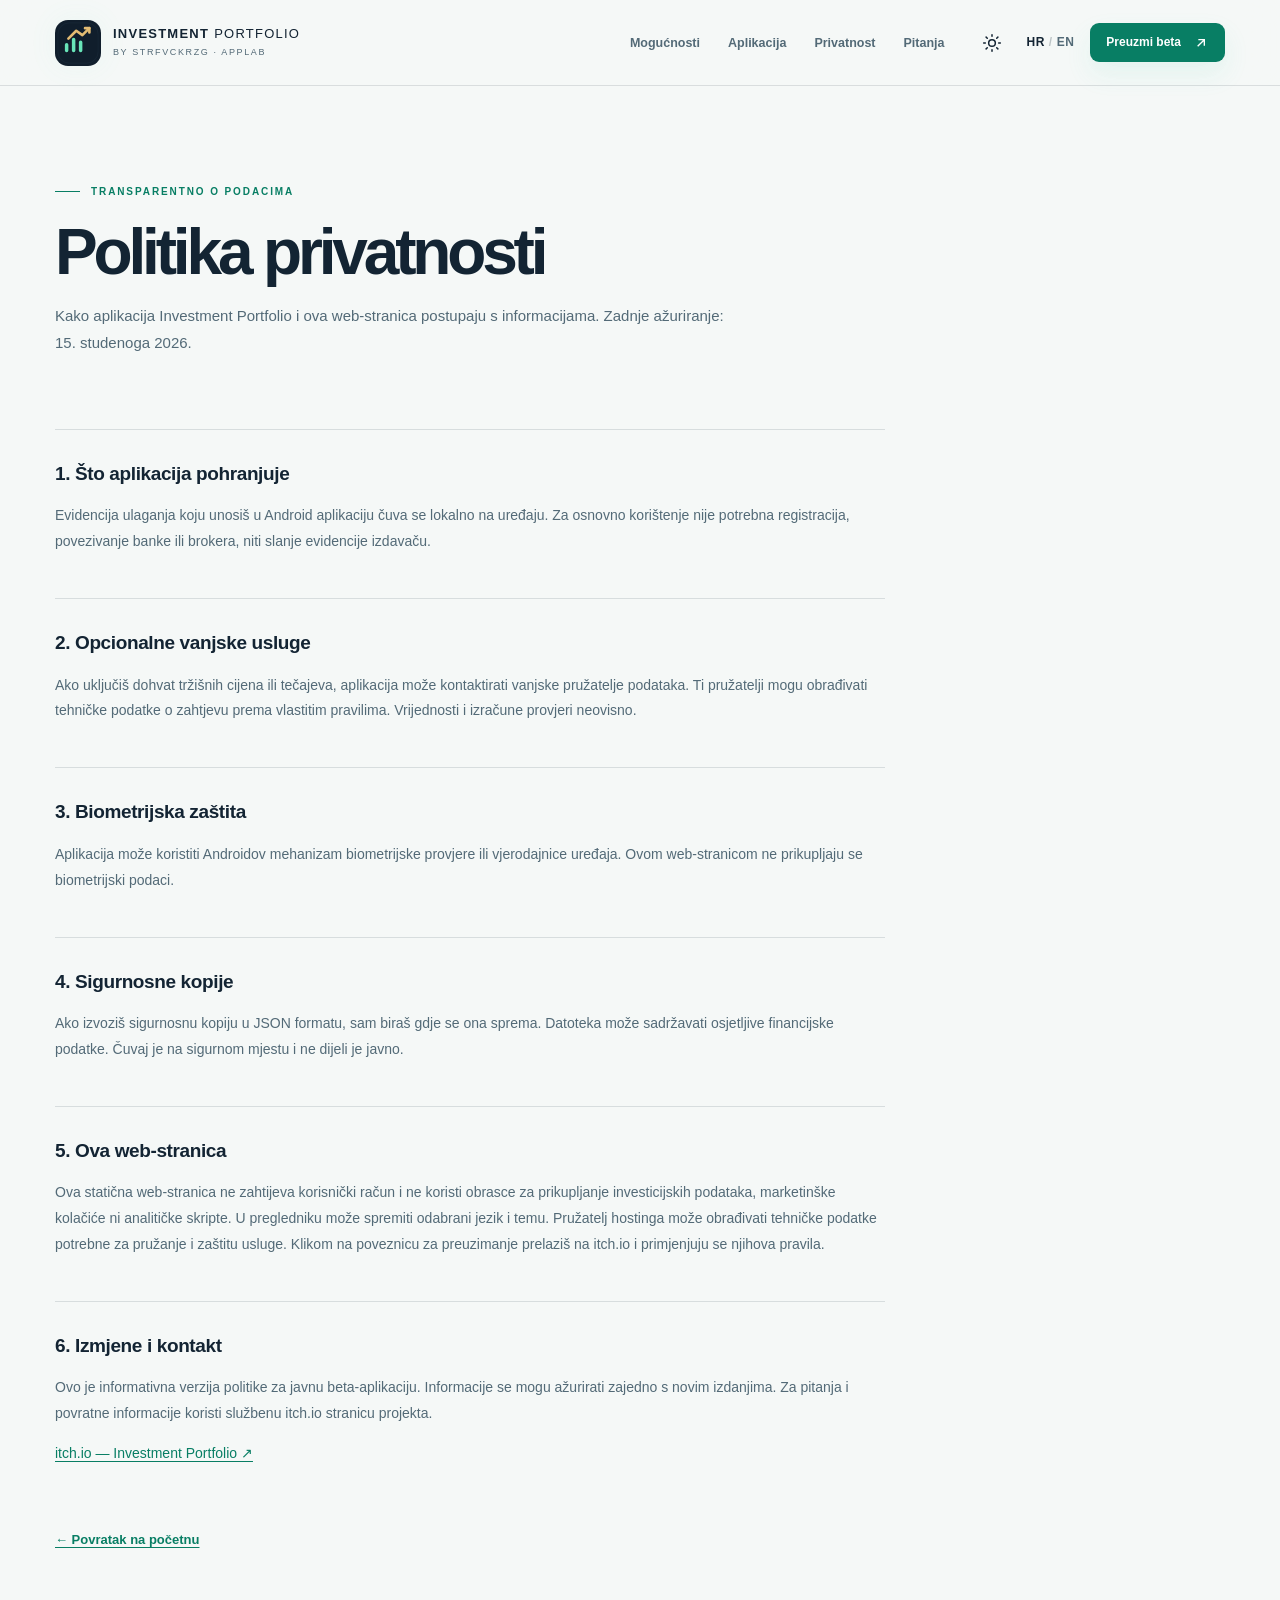
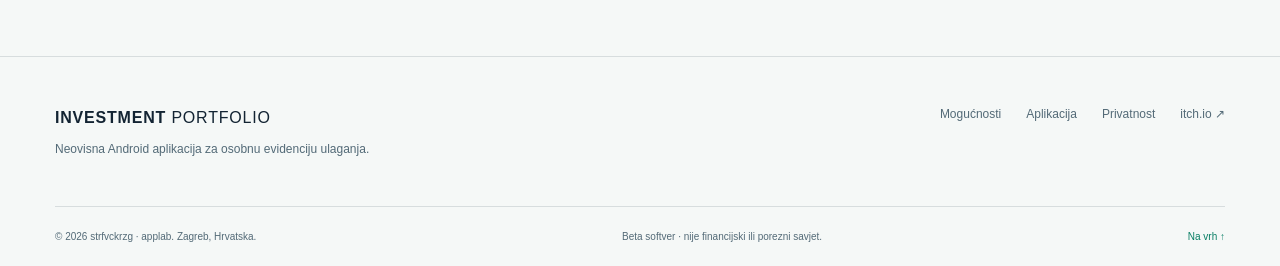
==== privacy.html @ 0c872c30 "Publish Investment Portfolio website with original app screenshots" ====
<!doctype html>
<html lang="hr">
<head>
<meta charset="utf-8"><meta name="viewport" content="width=device-width, initial-scale=1"><meta name="theme-color" content="#07111d"><meta name="color-scheme" content="dark light">
<meta name="description" content="Politika privatnosti Android aplikacije Investment Portfolio i njezine službene web-stranice.">
<title>Politika privatnosti — Investment Portfolio</title>
<link rel="icon" type="image/svg+xml" href="assets/favicon.svg"><link rel="stylesheet" href="styles.css"><script src="main.js" defer></script>
</head>
<body>
<a class="skip-link" href="#main" data-i18n="skip">Preskoči na sadržaj</a>
<header class="site-header"><div class="container header-inner">
<a class="brand" href="index.html" aria-label="Investment Portfolio — početna"><span class="brand-mark" aria-hidden="true"><svg viewBox="0 0 48 48" fill="none"><rect x="1" y="1" width="46" height="46" rx="13" stroke="currentColor" stroke-opacity=".25"/><path d="M11 32.5V26M19 32.5V20M27 32.5V23" stroke="#68e5b9" stroke-width="4" stroke-linecap="round"/><path d="m13 19 9-9 7 5 8-8" stroke="#e3bc73" stroke-width="3" stroke-linecap="round" stroke-linejoin="round"/><path d="M32 7h5v5" stroke="#e3bc73" stroke-width="3" stroke-linecap="round" stroke-linejoin="round"/></svg></span><span class="brand-text"><strong>INVESTMENT<span>PORTFOLIO</span></strong><small>by strfvckrzg · applab</small></span></a>
<nav class="nav-links" aria-label="Glavna navigacija"><a href="index.html#features" data-i18n="navFeatures">Mogućnosti</a><a href="index.html#screenshots" data-i18n="navScreens">Aplikacija</a><a href="index.html#privacy" data-i18n="navPrivacy">Privatnost</a><a href="index.html#faq" data-i18n="navFaq">Pitanja</a></nav>
<div class="header-actions"><button class="icon-button" id="themeToggle" type="button" aria-label="Promijeni temu"><svg class="theme-icon" viewBox="0 0 24 24" fill="none" stroke="currentColor" stroke-width="1.8" stroke-linecap="round"><path d="M20.2 15.5A8 8 0 0 1 8.5 3.8a8.2 8.2 0 1 0 11.7 11.7Z"/></svg></button><button class="lang-button" id="langToggle" type="button" aria-label="Change language to English"><span class="lang-current">HR</span><span class="lang-divider">/</span><span class="lang-other">EN</span></button><a class="button small primary header-download" href="https://strfvckrzg-applab.itch.io/investment-portfolio-public-beta-10" target="_blank" rel="noopener noreferrer"><span data-i18n="navDownload">Preuzmi beta</span><svg class="button-icon" viewBox="0 0 24 24" fill="none" stroke="currentColor" stroke-width="2"><path d="M7 17 17 7M8 7h9v9"/></svg></a><button class="menu-button" id="menuToggle" type="button" aria-controls="mobileMenu" aria-expanded="false" aria-label="Otvori izbornik"><span></span><span></span><span></span></button></div></div>
<nav class="mobile-menu" id="mobileMenu" aria-label="Mobilna navigacija" hidden><a href="index.html#features" data-i18n="navFeatures">Mogućnosti</a><a href="index.html#screenshots" data-i18n="navScreens">Aplikacija</a><a href="index.html#privacy" data-i18n="navPrivacy">Privatnost</a><a href="index.html#faq" data-i18n="navFaq">Pitanja</a><a href="https://strfvckrzg-applab.itch.io/investment-portfolio-public-beta-10" target="_blank" rel="noopener noreferrer" data-i18n="navDownload">Preuzmi beta</a></nav>
</header>
<main id="main"><section class="legal-hero"><div class="container"><span class="section-kicker"><span class="kicker-line"></span><span data-i18n="legalKicker">TRANSPARENTNO O PODACIMA</span></span><h1 data-i18n="legalTitle">Politika privatnosti</h1><p data-i18n="legalIntro">Kako aplikacija Investment Portfolio i ova web-stranica postupaju s informacijama. Zadnje ažuriranje: 15. studenoga 2026.</p></div></section>
<section class="legal-body"><div class="container"><div class="legal-content"><section><h2 data-i18n="legal1Title">1. Što aplikacija pohranjuje</h2><p data-i18n="legal1">Evidencija ulaganja koju unosiš u Android aplikaciju čuva se lokalno na uređaju. Za osnovno korištenje nije potrebna registracija, povezivanje banke ili brokera, niti slanje evidencije izdavaču.</p></section><section><h2 data-i18n="legal2Title">2. Opcionalne vanjske usluge</h2><p data-i18n="legal2">Ako uključiš dohvat tržišnih cijena ili tečajeva, aplikacija može kontaktirati vanjske pružatelje podataka. Ti pružatelji mogu obrađivati tehničke podatke o zahtjevu prema vlastitim pravilima. Vrijednosti i izračune provjeri neovisno.</p></section><section><h2 data-i18n="legal3Title">3. Biometrijska zaštita</h2><p data-i18n="legal3">Aplikacija može koristiti Androidov mehanizam biometrijske provjere ili vjerodajnice uređaja. Ovom web-stranicom ne prikupljaju se biometrijski podaci.</p></section><section><h2 data-i18n="legal4Title">4. Sigurnosne kopije</h2><p data-i18n="legal4">Ako izvoziš sigurnosnu kopiju u JSON formatu, sam biraš gdje se ona sprema. Datoteka može sadržavati osjetljive financijske podatke. Čuvaj je na sigurnom mjestu i ne dijeli je javno.</p></section><section><h2 data-i18n="legal5Title">5. Ova web-stranica</h2><p data-i18n="legal5">Ova statična web-stranica ne zahtijeva korisnički račun i ne koristi obrasce za prikupljanje investicijskih podataka, marketinške kolačiće ni analitičke skripte. U pregledniku može spremiti odabrani jezik i temu. Pružatelj hostinga može obrađivati tehničke podatke potrebne za pružanje i zaštitu usluge. Klikom na poveznicu za preuzimanje prelaziš na itch.io i primjenjuju se njihova pravila.</p></section><section><h2 data-i18n="legal6Title">6. Izmjene i kontakt</h2><p data-i18n="legal6">Ovo je informativna verzija politike za javnu beta-aplikaciju. Informacije se mogu ažurirati zajedno s novim izdanjima. Za pitanja i povratne informacije koristi službenu itch.io stranicu projekta.</p><p><a href="https://strfvckrzg-applab.itch.io/investment-portfolio-public-beta-10" target="_blank" rel="noopener noreferrer">itch.io — Investment Portfolio ↗</a></p></section><a class="legal-back" href="index.html" data-i18n="legalBack">← Povratak na početnu</a></div></div></section></main>
<footer class="footer"><div class="container footer-top"><div><a class="footer-brand" href="index.html">INVESTMENT <span>PORTFOLIO</span></a><p data-i18n="footerTagline">Neovisna Android aplikacija za osobnu evidenciju ulaganja.</p></div><div class="footer-nav"><a href="index.html#features" data-i18n="navFeatures">Mogućnosti</a><a href="index.html#screenshots" data-i18n="navScreens">Aplikacija</a><a href="privacy.html" data-i18n="privacyPolicy">Privatnost</a><a href="https://strfvckrzg-applab.itch.io/investment-portfolio-public-beta-10" target="_blank" rel="noopener noreferrer">itch.io ↗</a></div></div><div class="container footer-bottom"><span>© 2026 strfvckrzg · applab. <span data-i18n="footerLocation">Zagreb, Hrvatska.</span></span><span data-i18n="footerDisclaimer">Beta softver · nije financijski ili porezni savjet.</span><a class="back-top" href="#main"><span data-i18n="backTop">Na vrh</span> ↑</a></div></footer>
</body>
</html>
---- styles.css ----
/* Investment Portfolio · handcrafted static site; no frontend dependencies */
:root{--bg:#080f1b;--bg-alt:#0b1624;--surface:#121f30;--surface-2:#1b2d42;--stroke:rgba(183,207,224,.13);--stroke-hi:rgba(183,207,224,.28);--text:#f5f8fa;--soft:#d8e4ed;--muted:#a3b4c4;--mint:#69e5bc;--mint-hover:#8ef0ce;--gold:#dfbc7a;--gold-light:#ebd5b0;--shadow:0 24px 80px rgba(0,0,0,.24);--radius:22px;--container:1170px;--font:Inter,ui-sans-serif,-apple-system,BlinkMacSystemFont,"Segoe UI",Arial,sans-serif;--editorial:Georgia,"Times New Roman",serif;scroll-behavior:smooth}
*{box-sizing:border-box}html{scroll-padding-top:96px}body{margin:0;background:var(--bg);color:var(--text);font-family:var(--font);font-size:16px;line-height:1.6;-webkit-font-smoothing:antialiased;overflow-x:hidden}body:not(.light){color-scheme:dark}body.light{color-scheme:light;--bg:#f5f8f7;--bg-alt:#eaf0ef;--surface:#fff;--surface-2:#edf3f1;--stroke:rgba(20,43,56,.13);--stroke-hi:rgba(20,43,56,.25);--text:#132433;--soft:#2a4252;--muted:#536a77;--mint:#087e64;--mint-hover:#056d57;--gold:#946b2a;--gold-light:#7c5926;--shadow:0 24px 70px rgba(22,51,61,.10)}
a{color:inherit;text-decoration:none}button{font:inherit}img,svg{max-width:100%}img{display:block}button,a{-webkit-tap-highlight-color:transparent}button{cursor:pointer}button:disabled{cursor:not-allowed}::selection{background:var(--mint);color:#04140f}a:focus-visible,button:focus-visible,summary:focus-visible{outline:3px solid var(--gold);outline-offset:4px}.container{width:min(calc(100% - 56px),var(--container));margin-inline:auto}.section-space{padding:118px 0}.section-shell{position:relative}.subtle-text{color:var(--muted)}.serif-accent{font-family:var(--editorial);font-style:italic;font-weight:400;letter-spacing:-.064em;color:var(--gold-light)}.skip-link{position:fixed;top:-80px;left:15px;padding:12px 18px;background:var(--mint);color:#081c1b;z-index:999}.skip-link:focus{top:15px}.ambient{position:absolute;z-index:-1;inset:0 0 auto;height:1050px;pointer-events:none;background:radial-gradient(ellipse 540px 390px at 78% 38%,rgba(49,115,123,.20),transparent 78%),radial-gradient(ellipse 530px 390px at 24% 8%,rgba(33,69,97,.18),transparent 75%)}
/* Header */
.site-header{position:sticky;top:0;z-index:40;background:rgba(8,15,27,.84);border-bottom:1px solid var(--stroke);backdrop-filter:blur(20px);-webkit-backdrop-filter:blur(20px)}body.light .site-header{background:rgba(245,248,247,.90)}.header-inner{height:85px;display:flex;align-items:center;justify-content:space-between;gap:28px}.brand{display:flex;align-items:center;gap:12px;min-width:0}.brand-mark{width:46px;height:46px;display:grid;place-items:center;border-radius:13px;color:var(--soft);flex-shrink:0;background:#101e2c;box-shadow:0 0 30px rgba(105,229,188,.07)}.brand-mark svg{width:42px}.brand-text{display:flex;flex-direction:column;line-height:1.05;white-space:nowrap}.brand-text strong{font-size:13px;font-weight:840;letter-spacing:.095em;color:var(--text)}.brand-text strong span{font-weight:450;margin-left:5px}.brand-text small{margin-top:7px;font-size:9px;letter-spacing:.18em;text-transform:uppercase;color:var(--muted)}.nav-links{display:flex;align-items:center;gap:28px;margin-left:auto}.nav-links a{color:var(--muted);font-size:12.5px;font-weight:610;transition:color .2s}.nav-links a:hover{color:var(--text)}.header-actions{display:flex;align-items:center;gap:10px}.icon-button,.lang-button,.menu-button{border:0;background:transparent;color:var(--text);border-radius:9px}.icon-button{width:38px;height:38px;display:grid;place-items:center}.icon-button:hover,.lang-button:hover{background:var(--surface-2)}.icon-button svg{width:20px}.lang-button{padding:9px 6px;font-weight:760;font-size:12px;letter-spacing:.04em}.lang-current{color:var(--text)}.lang-other{color:var(--muted)}.lang-divider{color:var(--stroke-hi);padding:0 4px}.button{display:inline-flex;align-items:center;justify-content:center;gap:12px;min-height:53px;border:1px solid transparent;border-radius:12px;padding:14px 21px;font-weight:755;font-size:13.5px;line-height:1.35;white-space:nowrap;transition:transform .2s,background-color .2s,border-color .2s,box-shadow .2s}.button:hover{transform:translateY(-2px)}.button.primary{background:var(--mint);color:#071e1c;box-shadow:0 12px 26px rgba(77,213,170,.11)}body.light .button.primary{color:white}.button.primary:hover{background:var(--mint-hover);box-shadow:0 14px 35px rgba(77,213,170,.20)}.button.secondary{background:rgba(255,255,255,.018);color:var(--soft);border-color:var(--stroke-hi)}.button.secondary:hover{border-color:var(--mint);color:var(--text)}.button.small{min-height:39px;padding:10px 15px;border-radius:9px;font-size:12px}.button svg{width:20px;height:20px;flex-shrink:0}.button svg.button-icon{width:16px;height:16px}.menu-button{display:none;width:40px;height:40px;align-items:center;flex-direction:column;justify-content:center;gap:5px;border:1px solid var(--stroke)}.menu-button span{height:2px;width:20px;background:var(--text);border-radius:2px}.mobile-menu{background:var(--bg-alt);padding:10px 28px 24px;border-top:1px solid var(--stroke)}.mobile-menu:not([hidden]){display:grid;gap:0}.mobile-menu a{padding:12px 0;border-bottom:1px solid var(--stroke);font-weight:650;font-size:14px}
/* Hero */
.hero{padding:78px 0 0;overflow:hidden}.hero-layout{display:grid;grid-template-columns:1.05fr .95fr;min-height:655px;align-items:center;gap:45px}.hero-copy{padding-bottom:70px;position:relative;z-index:2}.eyebrow,.section-kicker{display:inline-flex;align-items:center;gap:11px;text-transform:uppercase;color:var(--mint);font-size:10px;font-weight:825;letter-spacing:.19em}.launch-label{background:rgba(105,229,188,.055);border:1px solid rgba(105,229,188,.14);border-radius:100px;padding:10px 13px;gap:10px;letter-spacing:.10em;font-size:10px}.status-dot{display:inline-block;width:7px;height:7px;border-radius:50%;background:var(--mint);box-shadow:0 0 12px rgba(105,229,188,.8);flex:none}.eyebrow-sep{height:11px;width:1px;background:var(--stroke-hi)}.hero h1{font-size:clamp(54px,5.65vw,88px);line-height:1.04;letter-spacing:-.075em;margin:29px 0 25px;font-weight:780;white-space:nowrap}.hero h1 .serif-accent{white-space:nowrap}.hero-description{font-size:17px;line-height:1.85;color:var(--muted);max-width:500px;margin:0 0 34px}.hero-cta{display:flex;flex-wrap:wrap;gap:12px;align-items:center}.hero-assurance{margin-top:32px;display:flex;flex-wrap:wrap;gap:14px;align-items:center;color:var(--muted);font-size:11.5px;font-weight:550}.hero-assurance>span{display:inline-flex;align-items:center;gap:7px}.hero-assurance svg{width:16px;height:16px;color:var(--mint)}.hero-assurance i{height:14px;width:1px;background:var(--stroke-hi)}.hero-visual{height:650px;position:relative;display:flex;justify-content:center;align-items:flex-start}.hero-orbit{position:absolute;border:1px solid rgba(122,174,187,.12);border-radius:50%;width:600px;height:600px;top:1%;left:50%;transform:translateX(-50%)}.orbit-two{width:490px;height:490px;top:9%}.glow-ball{position:absolute;width:370px;height:430px;background:radial-gradient(ellipse,rgba(53,153,147,.22),rgba(23,83,94,.05) 64%,transparent 73%);filter:blur(16px);top:12%;left:19%}.phone-mockup{position:relative;background:#03070e;border:8px solid #111e2c;border-radius:38px;box-shadow:0 35px 80px rgba(0,0,0,.55),inset 0 0 0 1px rgba(255,255,255,.10),0 0 0 1px rgba(189,215,229,.16);overflow:hidden;flex:none}.hero-phone{width:284px;height:590px;top:22px;transform:rotate(6deg);transition:transform .55s}.hero-phone:hover{transform:rotate(2deg) translateY(-8px)}.phone-mockup img{width:100%;height:100%;object-fit:cover;object-position:top;background:#0e1927}.phone-top{z-index:2;position:absolute;left:50%;top:10px;transform:translateX(-50%);height:12px;width:88px;background:#050a12;border-radius:20px;display:grid;place-items:center}.phone-top span{width:24px;height:3px;background:#182738;border-radius:5px}.phone-bottom{position:absolute;bottom:8px;left:50%;transform:translateX(-50%);width:74px;height:4px;border-radius:99px;background:rgba(255,255,255,.5)}.floating-label{position:absolute;z-index:3;display:flex;align-items:center;gap:11px;border:1px solid rgba(189,215,229,.24);background:rgba(24,40,55,.93);color:#ecf7f7;box-shadow:0 20px 45px rgba(0,0,0,.25);backdrop-filter:blur(14px);border-radius:12px;padding:12px 15px;font-size:11px;font-weight:650}.top-floating{top:84px;left:-6px;transform:rotate(-6deg)}.tiny-symbol{font-size:19px;color:#e3c387}.bottom-floating{bottom:101px;right:-25px;transform:rotate(3deg)}.bottom-floating strong{display:block;color:#f2fbf9;font-size:12px}.bottom-floating small{display:block;color:#aebfc8;font-size:10px;font-weight:500}.mini-lock{display:grid;place-items:center;width:31px;height:31px;border-radius:9px;background:rgba(98,229,183,.12);color:#7ce4c4}.mini-lock svg{width:17px}.hero-visual-caption{position:absolute;bottom:11px;color:var(--muted);font-size:10px;letter-spacing:.035em;text-align:center}.hero-divider{height:68px;display:flex;align-items:center;gap:25px;color:var(--muted);font-size:9.5px;letter-spacing:.18em;font-weight:660}.line-long{height:1px;background:var(--stroke);flex:1}
/* Ticker */
.ticker-section{border-top:1px solid var(--stroke);border-bottom:1px solid var(--stroke);background:rgba(121,158,180,.035)}.ticker-row{display:flex;align-items:center;gap:40px;justify-content:space-between;min-height:105px}.ticker-row>span{color:var(--muted);font-size:10px;font-weight:680;letter-spacing:.12em;max-width:195px;line-height:1.7}.ticker-tags{display:flex;justify-content:space-between;align-items:center;flex:1;gap:24px;max-width:810px;color:var(--soft);font-weight:750;font-size:13px;letter-spacing:.065em}.ticker-tags b{font-size:14px;font-weight:400;color:var(--gold)}
/* Common */
.section-kicker{font-size:10px}.kicker-line{height:1px;width:25px;background:var(--mint)}.section-intro{margin-bottom:43px}.section-intro h2,.demo-copy h2,.privacy-copy h2,.faq-intro h2,.closing h2{font-size:clamp(39px,4.3vw,59px);letter-spacing:-.065em;line-height:1.11;font-weight:760;margin:18px 0 0}.intro-split{display:flex;align-items:end;justify-content:space-between;gap:45px}.intro-split>p{max-width:360px;color:var(--muted);font-size:14px;line-height:1.9;margin:0 0 6px}
/* Features */
.features{background:var(--bg)}.feature-grid{display:grid;grid-template-columns:repeat(3,minmax(0,1fr));gap:16px}.feature-card{padding:29px 29px 31px;min-height:265px;background:var(--surface);border:1px solid var(--stroke);border-radius:17px;position:relative;overflow:hidden;transition:transform .22s,border-color .22s}.feature-card:hover{transform:translateY(-4px);border-color:rgba(105,229,188,.36)}.feature-icon{width:46px;height:46px;display:grid;place-items:center;background:rgba(105,229,188,.075);color:var(--mint);border:1px solid rgba(105,229,188,.10);border-radius:12px}.feature-icon svg{width:23px;height:23px}.feature-id{position:absolute;right:24px;top:28px;color:var(--muted);font-size:10px;font-weight:780;letter-spacing:.11em}.feature-card h3{font-size:19px;letter-spacing:-.03em;line-height:1.3;margin:24px 0 12px;font-weight:760;max-width:280px}.feature-card p{font-size:13px;color:var(--muted);line-height:1.75;margin:0;max-width:320px}.card-highlight{background:linear-gradient(145deg,rgba(55,119,115,.25),var(--surface) 72%)}.card-motif{position:absolute;display:flex;align-items:end;gap:7px;bottom:-3px;right:15px;opacity:.13;transform:rotate(16deg)}.card-motif span{display:block;width:25px;height:90px;border-radius:5px;background:var(--mint)}.card-motif span:nth-child(2){height:120px}.card-motif span:nth-child(3){height:150px}.card-motif span:nth-child(4){height:180px}
/* Screenshots */
.showcase{background:var(--bg-alt);border-top:1px solid var(--stroke);border-bottom:1px solid var(--stroke);overflow:hidden}.showcase-top{display:flex;justify-content:space-between;align-items:end;gap:36px}.gallery-intro{max-width:355px}.gallery-intro p{font-size:14px;color:var(--muted);line-height:1.8}.gallery-controls{display:flex;gap:10px;margin-top:18px}.gallery-arrow{display:grid;place-items:center;width:43px;height:43px;background:var(--surface);border:1px solid var(--stroke-hi);border-radius:50%;color:var(--text);transition:background .2s,border .2s}.gallery-arrow:hover{border-color:var(--mint);background:var(--surface-2)}.gallery-arrow svg{width:17px}.gallery{display:flex;overflow-x:auto;gap:20px;padding:0 0 17px;scroll-snap-type:x mandatory;scrollbar-width:thin;scrollbar-color:var(--stroke-hi) transparent}.screenshot-item{flex:0 0 calc((100% - 60px)/4);min-width:220px;border:1px solid var(--stroke);background:var(--surface);color:var(--text);border-radius:17px;padding:9px;text-align:left;scroll-snap-align:start;overflow:hidden;transition:border-color .25s,transform .25s}.screenshot-item:hover{border-color:var(--mint);transform:translateY(-2px)}.screenshot-img{display:block;aspect-ratio:430/760;background:#101b2b;border-radius:11px;overflow:hidden;position:relative}.screenshot-img::after{content:"";position:absolute;inset:auto 0 0;height:40px;background:linear-gradient(transparent,rgba(7,14,24,.38))}.screenshot-img img{height:100%;width:100%;object-fit:cover;object-position:top;transition:transform .45s}.screenshot-item:hover img{transform:scale(1.035)}.screenshot-caption{padding:18px 8px 8px;display:flex;align-items:center;justify-content:space-between;gap:8px}.screenshot-caption>span:first-child{display:flex;flex-direction:column;gap:2px}.screenshot-caption b{font-size:10px;color:var(--mint);letter-spacing:.1em}.screenshot-caption strong{font-size:13px;font-weight:700;white-space:normal}.corner-arrow{color:var(--mint);font-size:22px;line-height:1}.gallery-disclaimer{display:flex;align-items:start;gap:9px;color:var(--muted);font-size:11px;line-height:1.8;margin:21px 0 0}.gallery-disclaimer svg{width:16px;min-width:16px;margin-top:2px}
/* Demo */
.demo-layout{display:grid;grid-template-columns:.72fr 1fr;align-items:center;gap:80px}.demo-copy>p{font-size:15px;line-height:1.9;color:var(--muted);max-width:365px;margin:26px 0 24px}.demo-label{display:flex;align-items:flex-start;gap:11px;color:var(--muted);max-width:360px;font-size:11px;line-height:1.75}.demo-beacon{width:9px;height:9px;flex:none;border-radius:50%;background:var(--gold);margin-top:5px}.dashboard-demo{background:linear-gradient(155deg,var(--surface-2),var(--surface) 64%);border:1px solid var(--stroke-hi);border-radius:21px;box-shadow:var(--shadow);padding:28px 31px 25px;overflow:hidden}.demo-panel-head{display:flex;align-items:center;gap:10px;font-size:13px;font-weight:700}.demo-panel-icon{width:33px;height:33px;background:rgba(105,229,188,.08);display:grid;place-items:center;border-radius:9px;color:var(--mint)}.demo-panel-icon svg{width:18px}.demo-fake{margin-left:auto;border:1px solid var(--stroke-hi);font-size:9px;color:var(--muted);border-radius:50px;padding:5px 9px;letter-spacing:.12em;white-space:nowrap}.demo-data-top{display:flex;align-items:end;justify-content:space-between;gap:8px;margin:30px 0 7px}.demo-data-top>div{display:grid}.demo-data-top small{color:var(--muted);font-size:12px}.demo-data-top strong{font-size:36px;letter-spacing:-.06em;margin-top:4px;line-height:1.25}.demo-gain{font-size:14px;font-weight:770;color:var(--mint);white-space:nowrap;padding-bottom:4px}.demo-gain small{font-size:11px;font-weight:550}.chart-holder{margin:12px 0 20px}.chart-holder svg{display:block;width:100%;height:auto;overflow:visible;color:var(--soft)}.chart-holder #chartArea,.chart-holder #chartLine,.chart-holder #chartDot{transition:d .38s ease,cx .38s ease,cy .38s ease}.chart-axis{display:flex;justify-content:space-between;color:var(--muted);font-size:10px;margin-top:-5px;padding:0 10px}.chart-footer{border-top:1px solid var(--stroke);padding-top:21px;display:flex;justify-content:space-between;align-items:center;gap:10px}.chart-legend{display:flex;align-items:center;gap:8px;font-size:11px;color:var(--muted)}.legend-dot{width:7px;height:7px;border-radius:50%;background:var(--mint)}.period-tabs{display:flex;gap:4px;background:rgba(128,165,169,.08);border-radius:8px;padding:4px;border:1px solid var(--stroke)}.period-tabs button{border:none;background:transparent;color:var(--muted);padding:7px 12px;border-radius:6px;font-size:10px;font-weight:775}.period-tabs button[aria-pressed=true]{background:var(--mint);color:#071d1a}body.light .period-tabs button[aria-pressed=true]{color:white}
/* Privacy */
.privacy{padding-top:0}.privacy-panel{position:relative;display:grid;grid-template-columns:240px 1fr;gap:65px;align-items:center;padding:75px 85px;background:linear-gradient(125deg,#132a30 0%,#10202e 70%);border-radius:24px;border:1px solid rgba(105,229,188,.16);color:#f4f9f8;overflow:hidden}.privacy-panel::after{content:"";position:absolute;inset:0;background:radial-gradient(ellipse at 13% 65%,rgba(105,229,188,.13),transparent 39%);pointer-events:none}.privacy-symbol{position:relative;z-index:1;width:200px;height:200px;border:1px solid rgba(105,229,188,.20);border-radius:50%;display:grid;place-items:center;box-shadow:0 0 0 27px rgba(105,229,188,.035),0 0 0 56px rgba(105,229,188,.025);color:rgba(186,227,220,.6)}.privacy-symbol svg{width:96px}.privacy-copy{position:relative;z-index:1}.privacy-copy h2{font-size:clamp(35px,4vw,54px)}.privacy-copy>p{font-size:14px;line-height:1.8;color:#b6c9cd;max-width:640px}.privacy-bullets{display:flex;flex-wrap:wrap;gap:12px 24px;margin:25px 0}.privacy-bullets>span{display:inline-flex;align-items:center;gap:8px;color:#e0efed;font-size:12px;font-weight:600}.checkmark{width:20px;height:20px;border:1px solid rgba(105,229,188,.3);border-radius:50%;display:grid;place-items:center;color:#69e5bc;font-size:11px;font-style:normal}.privacy-copy p.privacy-caveat{font-size:11px;color:#9eb6b9;line-height:1.65}.text-link{display:inline-block;color:#6de4bc;font-size:12px;font-weight:750;border-bottom:1px solid rgba(105,229,188,.4);padding-bottom:3px;margin-top:8px}.text-link:hover{color:#afffe0}
/* Steps */
.steps{padding-top:15px}.steps .section-intro{text-align:center;margin-bottom:61px}.steps .section-kicker{justify-content:center}.steps-grid{display:grid;grid-template-columns:repeat(3,1fr);gap:36px}.step>span{color:var(--gold);font-family:var(--editorial);font-size:38px;font-style:italic}.step-rule{height:1px;background:linear-gradient(90deg,var(--mint) 0,var(--mint) 55px,var(--stroke) 55px);margin:18px 0 22px}.step h3{font-size:19px;letter-spacing:-.025em;margin:0 0 9px}.step p{font-size:13px;line-height:1.75;color:var(--muted);max-width:290px;margin:0}
/* FAQ */
.faq{background:var(--bg-alt);border-top:1px solid var(--stroke);border-bottom:1px solid var(--stroke)}.faq-layout{display:grid;grid-template-columns:.8fr 1.2fr;gap:85px}.faq-intro>p{color:var(--muted);font-size:14px;max-width:320px;margin-top:24px;line-height:1.8}.faq-items{border-top:1px solid var(--stroke-hi)}.faq-items details{border-bottom:1px solid var(--stroke-hi)}.faq-items summary{display:flex;align-items:center;justify-content:space-between;gap:18px;padding:24px 2px;cursor:pointer;list-style:none;font-size:14px;font-weight:730;line-height:1.45}.faq-items summary::-webkit-details-marker{display:none}.plus-symbol{width:27px;height:27px;border:1px solid var(--stroke-hi);border-radius:50%;position:relative;flex:none}.plus-symbol::before,.plus-symbol::after{content:"";position:absolute;top:50%;left:50%;background:var(--mint);transform:translate(-50%,-50%)}.plus-symbol::before{width:9px;height:1.5px}.plus-symbol::after{width:1.5px;height:9px}.faq-items details[open] .plus-symbol::after{display:none}.faq-items details p{color:var(--muted);font-size:13px;line-height:1.85;padding:0 34px 25px 2px;margin:0}
/* Closing */
.closing{padding:105px 0}.closing-card{position:relative;border-radius:23px;overflow:hidden;background:#132c32;border:1px solid rgba(105,229,188,.24);color:#f8faf8;min-height:470px;display:flex;align-items:center;padding:72px 80px}.closing-grid{position:absolute;inset:0;pointer-events:none;background-image:linear-gradient(rgba(185,236,222,.055) 1px,transparent 1px),linear-gradient(90deg,rgba(185,236,222,.055) 1px,transparent 1px);background-size:48px 48px;mask-image:linear-gradient(to right,transparent 12%,#000 100%)}.closing-card::after{content:"";position:absolute;width:460px;height:460px;right:-110px;top:-90px;background:radial-gradient(circle,rgba(105,229,188,.14),transparent 68%);pointer-events:none}.closing-content{position:relative;z-index:2;max-width:550px}.closing-label{display:inline-flex;align-items:center;gap:9px;font-size:10px;color:#76ebc3;letter-spacing:.17em;font-weight:800}.closing h2{font-size:clamp(45px,5.2vw,70px);margin:18px 0}.closing-content p{font-size:15px;color:#bed0d0;max-width:470px;line-height:1.85;margin:0 0 26px}.closing-decoration{position:absolute;z-index:1;right:65px;top:35px;font-size:330px;font-weight:850;line-height:1;letter-spacing:-.13em;color:rgba(123,224,197,.085);white-space:nowrap}.closing-decoration span{position:relative;top:-85px;font-size:120px;color:rgba(226,194,126,.2)}.download-note{display:block;margin-top:14px;color:#a6c3c0;font-size:11px}
/* Footer */
.footer{border-top:1px solid var(--stroke)}.footer-top{padding:48px 0 47px;display:flex;justify-content:space-between;gap:30px}.footer-brand{font-size:16px;font-weight:860;letter-spacing:.05em}.footer-brand span{font-weight:380}.footer-top p{color:var(--muted);font-size:12px;margin:9px 0 0}.footer-nav{display:flex;align-items:flex-start;flex-wrap:wrap;justify-content:end;gap:12px 25px}.footer-nav a{font-size:12px;color:var(--muted)}.footer-nav a:hover{color:var(--mint)}.footer-bottom{min-height:60px;border-top:1px solid var(--stroke);display:flex;align-items:center;gap:24px;justify-content:space-between;color:var(--muted);font-size:10px}.back-top{color:var(--mint);white-space:nowrap}
/* Lightbox */
.image-dialog{background:#111d2a;border:1px solid rgba(255,255,255,.28);border-radius:18px;color:white;padding:14px 16px 18px;max-height:min(92vh,1100px);max-width:min(94vw,560px);width:100%;box-shadow:0 20px 100px rgba(0,0,0,.6);overflow:auto}.image-dialog::backdrop{background:rgba(3,7,11,.83);backdrop-filter:blur(7px)}.dialog-head{display:flex;align-items:center;justify-content:space-between;gap:20px;font-size:13px;font-weight:750;margin-bottom:13px}.dialog-head button{border:1px solid rgba(255,255,255,.25);border-radius:8px;background:rgba(255,255,255,.08);color:white;font-size:24px;width:37px;height:37px;line-height:1}.dialog-image-wrap{height:min(70vh,770px);overflow:auto;scrollbar-width:thin;border-radius:10px;background:#0c1522}.dialog-image-wrap img{width:100%;height:auto}.dialog-caption{font-size:11px;line-height:1.5;color:#a7bec9;margin:12px 0 0}
/* Legal page */
.legal-hero{padding:88px 0 20px}.legal-hero h1{font-size:clamp(44px,5vw,68px);letter-spacing:-.065em;line-height:1.1;margin:17px 0 12px}.legal-hero>div>p{max-width:690px;color:var(--muted);font-size:15px;line-height:1.8}.legal-body{padding:38px 0 105px}.legal-content{max-width:830px}.legal-content section{padding:29px 0;border-top:1px solid var(--stroke)}.legal-content h2{font-size:19px;letter-spacing:-.02em;margin:0 0 13px}.legal-content p,.legal-content li{font-size:14px;line-height:1.85;color:var(--muted)}.legal-content ul{padding-left:21px}.legal-content a{color:var(--mint);text-decoration:underline;text-underline-offset:3px}.legal-back{margin-top:20px;display:inline-block;color:var(--mint);font-weight:700;font-size:13px}
/* Motion & breakpoints */
@media(max-width:1100px){.nav-links{gap:16px}.header-inner{gap:16px}.hero h1{font-size:clamp(49px,5.45vw,68px)}.floating-label.bottom-floating{right:-4px}.demo-layout{gap:42px}.privacy-panel{padding:65px 57px;gap:40px;grid-template-columns:190px 1fr}.privacy-symbol{width:160px;height:160px}.feature-card{min-height:285px;padding:26px 23px}}
@media(max-width:900px){.header-inner{height:74px}.nav-links,.header-download{display:none}.menu-button{display:flex}.hero{padding-top:57px}.hero-layout{grid-template-columns:1fr 1fr;gap:10px;min-height:550px}.hero h1{font-size:clamp(43px,5.8vw,63px)}.hero-description{font-size:14px}.hero-copy{padding-bottom:25px}.hero-visual{height:585px}.hero-phone{width:250px;height:518px;top:25px}.top-floating{left:-12px;top:65px}.bottom-floating{bottom:55px}.hero-visual-caption{bottom:4px}.hero-orbit{width:460px;height:460px;top:4%}.orbit-two{width:370px;height:370px;top:13%}.ticker-row{min-height:92px;gap:25px}.ticker-tags{gap:10px}.ticker-tags span{font-size:11px}.feature-grid{grid-template-columns:repeat(2,1fr)}.feature-card{min-height:240px}.screenshot-item{flex-basis:calc((100% - 40px)/3)}.demo-layout{grid-template-columns:1fr;gap:37px}.demo-copy{max-width:700px}.demo-copy p{max-width:600px}.dashboard-demo{max-width:650px;width:100%;margin:auto}.privacy-panel{grid-template-columns:1fr;gap:25px;padding:52px}.privacy-symbol{width:105px;height:105px;box-shadow:0 0 0 16px rgba(105,229,188,.04)}.privacy-symbol svg{width:62px}.privacy-bullets{gap:14px}.faq-layout{gap:35px}.closing-decoration{font-size:250px;right:20px;top:70px}}
@media(max-width:650px){.container{width:min(calc(100% - 36px),var(--container))}.section-space{padding:78px 0}.brand-mark{width:39px;height:39px}.brand-mark svg{width:35px}.brand-text strong{font-size:11px}.brand-text small{font-size:8px}.header-inner{height:67px;gap:10px}.header-actions{gap:2px}.icon-button{width:35px}.lang-button{font-size:11px}.hero{padding:51px 0 0}.hero-layout{display:flex;flex-direction:column;gap:0;align-items:stretch}.hero-copy{padding:0}.hero h1{font-size:clamp(48px,11vw,70px);letter-spacing:-.071em;margin:22px 0 22px}.hero-description{font-size:15px;line-height:1.8;max-width:540px;margin-bottom:25px}.hero-cta{gap:9px}.button{min-height:50px;padding:13px 17px;font-size:12px;gap:8px}.hero-assurance{margin-top:22px;font-size:10.5px;gap:11px}.hero-visual{height:560px;max-width:450px;width:100%;margin:15px auto 0}.hero-phone{width:239px;height:501px;top:23px;transform:rotate(5deg)}.top-floating{left:0;top:68px;font-size:10px}.bottom-floating{right:-3px;bottom:77px}.hero-orbit{width:460px;height:460px;top:4%;left:50%}.orbit-two{width:350px;height:350px;top:12%}.glow-ball{left:10%;width:310px}.hero-visual-caption{bottom:4px;font-size:9px}.hero-divider{height:60px;gap:10px;font-size:8px}.ticker-row{min-height:115px;display:flex;flex-direction:column;align-items:flex-start;justify-content:center;gap:13px}.ticker-row>span{font-size:9px;max-width:none}.ticker-tags{width:100%;justify-content:flex-start;flex-wrap:wrap;gap:8px 12px}.ticker-tags span{font-size:10px}.intro-split,.showcase-top{display:block}.section-intro h2,.demo-copy h2,.privacy-copy h2,.faq-intro h2{font-size:clamp(38px,9vw,51px)}.intro-split>p{margin-top:20px;font-size:13px}.feature-grid{grid-template-columns:1fr;gap:12px}.feature-card{min-height:0;padding:24px}.feature-card h3{font-size:18px;margin:20px 0 9px}.feature-card p{max-width:none}.showcase{padding:75px 0}.gallery-intro{margin-top:18px;max-width:none}.gallery-intro p{font-size:13px}.gallery-controls{margin-top:13px}.screenshot-item{flex-basis:65%;min-width:225px}.screenshot-caption{padding:14px 6px 5px}.screenshot-caption strong{font-size:12px}.gallery-disclaimer{font-size:10px}.demo-layout{gap:31px}.demo-copy p{font-size:13px}.dashboard-demo{padding:21px 17px 18px;border-radius:16px}.demo-panel-head{font-size:12px}.demo-fake{font-size:8px}.demo-data-top{margin-top:25px;align-items:flex-start;flex-direction:column;gap:8px}.demo-data-top strong{font-size:33px}.demo-gain{font-size:13px}.chart-footer{flex-wrap:wrap;gap:12px}.privacy{padding-top:0}.privacy-panel{padding:35px 26px 39px;border-radius:18px}.privacy-copy>p{font-size:13px}.privacy-bullets{display:grid;gap:10px}.steps{padding-top:1px}.steps-grid{grid-template-columns:1fr;gap:35px}.steps .section-intro{margin-bottom:41px}.step h3{font-size:17px}.step-rule{margin:8px 0 14px}.faq-layout{grid-template-columns:1fr;gap:25px}.faq-intro>p{margin-top:15px}.faq-items summary{padding:18px 0;font-size:13px}.faq-items details p{font-size:12px}.closing{padding:65px 0}.closing-card{padding:49px 28px 53px;min-height:415px}.closing h2{font-size:clamp(43px,10vw,60px)}.closing-content p{font-size:13px}.closing-decoration{font-size:200px;top:140px;right:8px}.closing-decoration span{font-size:60px}.closing-button{white-space:normal}.footer-top{flex-direction:column;gap:21px;padding:38px 0 28px}.footer-nav{justify-content:flex-start;gap:12px 18px}.footer-bottom{display:flex;align-items:flex-start;flex-wrap:wrap;justify-content:space-between;min-height:100px;padding:20px 0;font-size:10px;gap:8px 15px}.footer-bottom>span:nth-child(2){order:3;flex-basis:100%}.legal-hero{padding-top:62px}.legal-body{padding-bottom:70px}}
@media(max-width:385px){.brand-text strong{font-size:9.8px}.brand-text small{font-size:7px}.brand-mark{width:34px;height:34px}.brand{gap:8px}.hero h1{font-size:clamp(40px,10.3vw,49px)}.hero-cta>.button{width:100%}.hero-visual{height:540px}.hero-phone{width:220px;height:470px}.top-floating{left:-5px}.bottom-floating{right:-7px}.screenshot-item{flex-basis:76%}}
@media(prefers-reduced-motion:reduce){*,*::before,*::after{scroll-behavior:auto!important;transition-duration:.01ms!important;animation-duration:.01ms!important;animation-iteration-count:1!important}}
/* File integrity */
.integrity{border-top:1px solid var(--stroke);border-bottom:1px solid var(--stroke);background:var(--bg-alt);padding:34px 0}.integrity-layout{display:flex;align-items:flex-start;gap:20px}.integrity-icon{width:46px;height:46px;display:grid;place-items:center;border-radius:12px;color:var(--mint);background:rgba(105,229,188,.08);flex:none}.integrity-icon svg{width:25px;height:25px}.integrity-copy{max-width:840px}.integrity-kicker{color:var(--mint);font-size:10px;font-weight:800;letter-spacing:.13em}.integrity h3{font-size:17px;letter-spacing:-.02em;margin:7px 0 3px}.integrity p{font-size:12px;line-height:1.7;color:var(--muted);margin:0 0 15px}.hash-row{display:flex;gap:10px;align-items:center}.hash-row code{font-size:11px;color:var(--soft);background:var(--surface);border:1px solid var(--stroke);border-radius:8px;padding:11px 13px;overflow-wrap:anywhere;word-break:break-all;letter-spacing:.015em}.hash-row button{border:1px solid var(--stroke-hi);background:var(--surface);color:var(--mint);font-size:11px;border-radius:8px;padding:10px 13px;flex:none;font-weight:750}.hash-row button:hover{border-color:var(--mint)}.integrity small{display:block;font-size:10px;line-height:1.8;color:var(--muted);margin-top:11px}
@media(max-width:650px){.integrity{padding:30px 0}.integrity-layout{gap:12px}.integrity-icon{width:35px;height:35px}.integrity-icon svg{width:20px}.hash-row{flex-wrap:wrap}.hash-row button{margin-left:auto}}
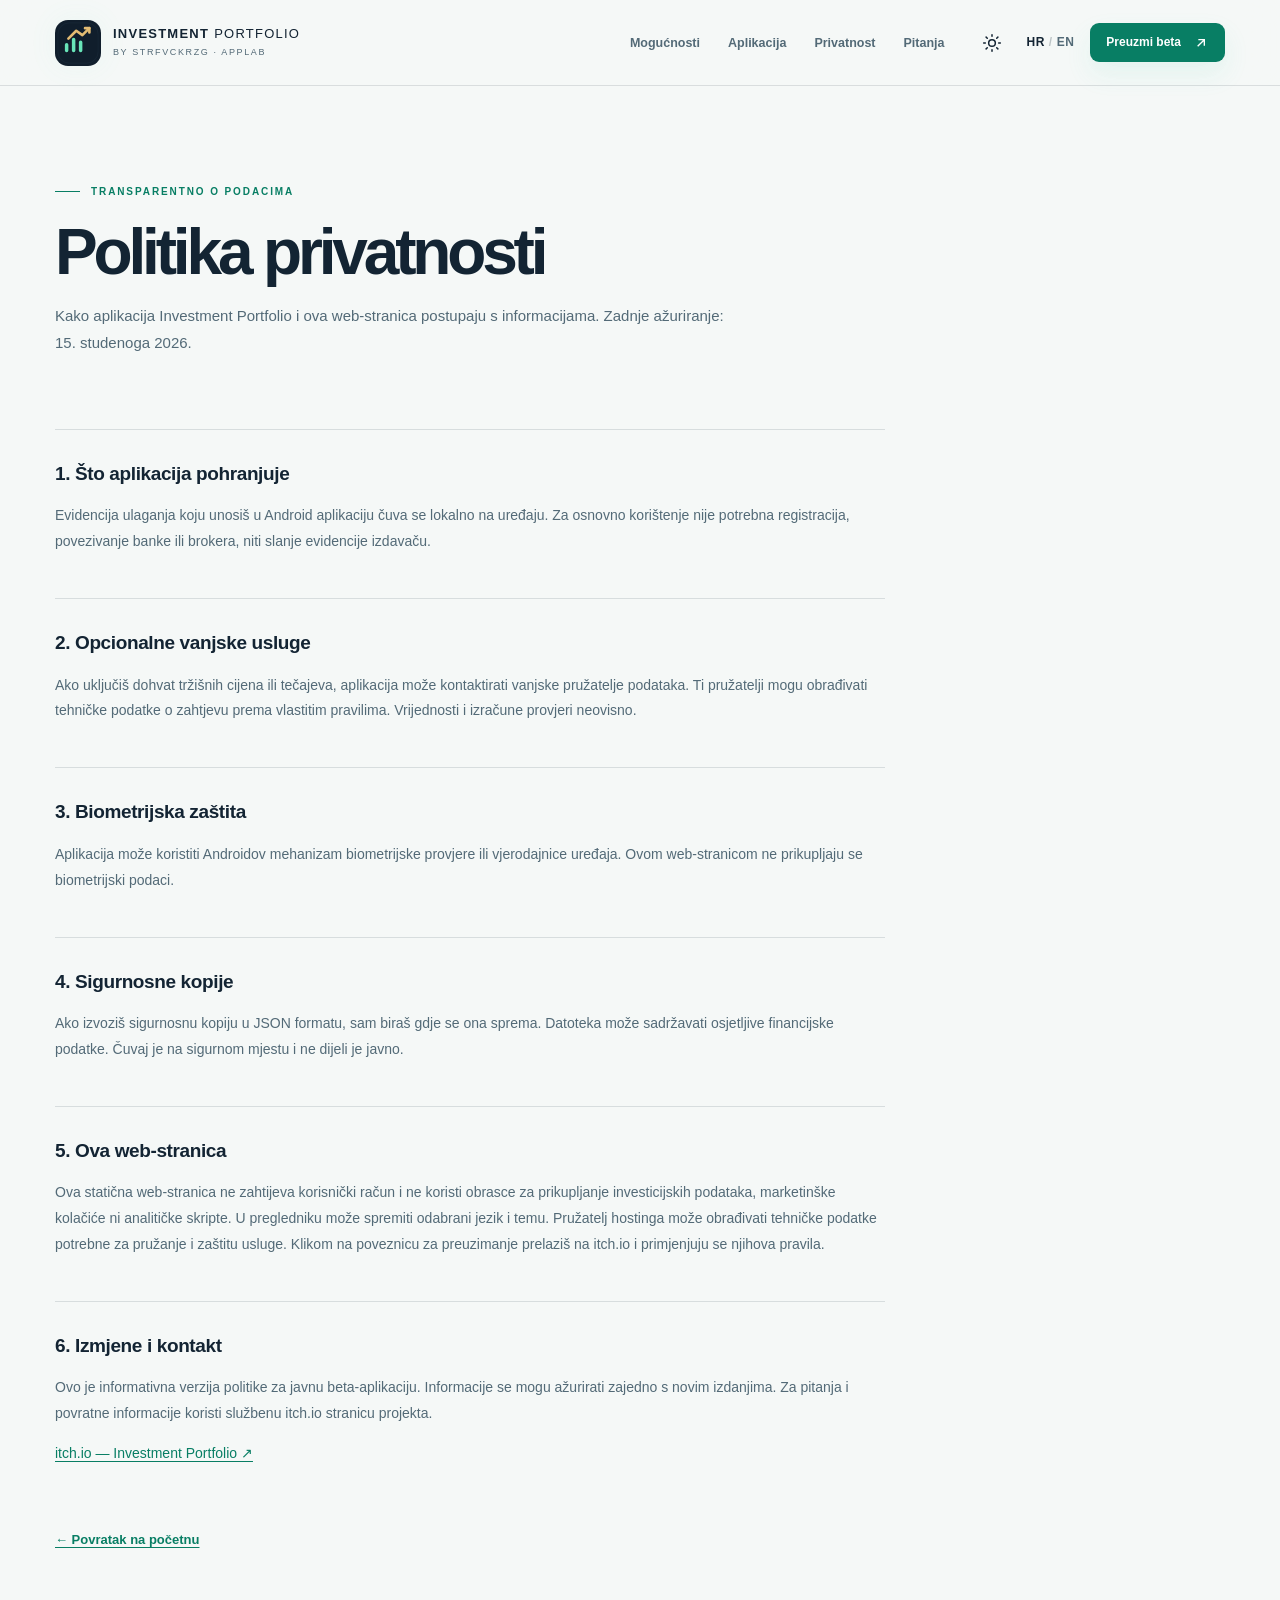
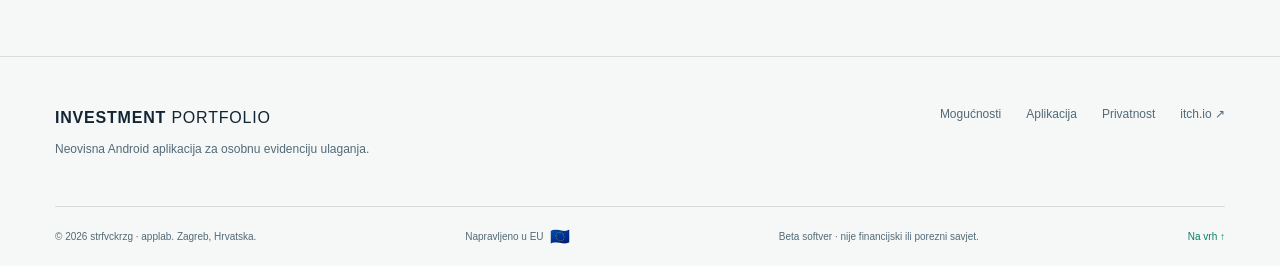
==== commit 15b08b56: "Add bilingual Made in the EU footer badge and EU flag" ====
--- a/privacy.html
+++ b/privacy.html
@@ -16,6 +16,6 @@
 </header>
 <main id="main"><section class="legal-hero"><div class="container"><span class="section-kicker"><span class="kicker-line"></span><span data-i18n="legalKicker">TRANSPARENTNO O PODACIMA</span></span><h1 data-i18n="legalTitle">Politika privatnosti</h1><p data-i18n="legalIntro">Kako aplikacija Investment Portfolio i ova web-stranica postupaju s informacijama. Zadnje ažuriranje: 15. studenoga 2026.</p></div></section>
 <section class="legal-body"><div class="container"><div class="legal-content"><section><h2 data-i18n="legal1Title">1. Što aplikacija pohranjuje</h2><p data-i18n="legal1">Evidencija ulaganja koju unosiš u Android aplikaciju čuva se lokalno na uređaju. Za osnovno korištenje nije potrebna registracija, povezivanje banke ili brokera, niti slanje evidencije izdavaču.</p></section><section><h2 data-i18n="legal2Title">2. Opcionalne vanjske usluge</h2><p data-i18n="legal2">Ako uključiš dohvat tržišnih cijena ili tečajeva, aplikacija može kontaktirati vanjske pružatelje podataka. Ti pružatelji mogu obrađivati tehničke podatke o zahtjevu prema vlastitim pravilima. Vrijednosti i izračune provjeri neovisno.</p></section><section><h2 data-i18n="legal3Title">3. Biometrijska zaštita</h2><p data-i18n="legal3">Aplikacija može koristiti Androidov mehanizam biometrijske provjere ili vjerodajnice uređaja. Ovom web-stranicom ne prikupljaju se biometrijski podaci.</p></section><section><h2 data-i18n="legal4Title">4. Sigurnosne kopije</h2><p data-i18n="legal4">Ako izvoziš sigurnosnu kopiju u JSON formatu, sam biraš gdje se ona sprema. Datoteka može sadržavati osjetljive financijske podatke. Čuvaj je na sigurnom mjestu i ne dijeli je javno.</p></section><section><h2 data-i18n="legal5Title">5. Ova web-stranica</h2><p data-i18n="legal5">Ova statična web-stranica ne zahtijeva korisnički račun i ne koristi obrasce za prikupljanje investicijskih podataka, marketinške kolačiće ni analitičke skripte. U pregledniku može spremiti odabrani jezik i temu. Pružatelj hostinga može obrađivati tehničke podatke potrebne za pružanje i zaštitu usluge. Klikom na poveznicu za preuzimanje prelaziš na itch.io i primjenjuju se njihova pravila.</p></section><section><h2 data-i18n="legal6Title">6. Izmjene i kontakt</h2><p data-i18n="legal6">Ovo je informativna verzija politike za javnu beta-aplikaciju. Informacije se mogu ažurirati zajedno s novim izdanjima. Za pitanja i povratne informacije koristi službenu itch.io stranicu projekta.</p><p><a href="https://strfvckrzg-applab.itch.io/investment-portfolio-public-beta-10" target="_blank" rel="noopener noreferrer">itch.io — Investment Portfolio ↗</a></p></section><a class="legal-back" href="index.html" data-i18n="legalBack">← Povratak na početnu</a></div></div></section></main>
-<footer class="footer"><div class="container footer-top"><div><a class="footer-brand" href="index.html">INVESTMENT <span>PORTFOLIO</span></a><p data-i18n="footerTagline">Neovisna Android aplikacija za osobnu evidenciju ulaganja.</p></div><div class="footer-nav"><a href="index.html#features" data-i18n="navFeatures">Mogućnosti</a><a href="index.html#screenshots" data-i18n="navScreens">Aplikacija</a><a href="privacy.html" data-i18n="privacyPolicy">Privatnost</a><a href="https://strfvckrzg-applab.itch.io/investment-portfolio-public-beta-10" target="_blank" rel="noopener noreferrer">itch.io ↗</a></div></div><div class="container footer-bottom"><span>© 2026 strfvckrzg · applab. <span data-i18n="footerLocation">Zagreb, Hrvatska.</span></span><span data-i18n="footerDisclaimer">Beta softver · nije financijski ili porezni savjet.</span><a class="back-top" href="#main"><span data-i18n="backTop">Na vrh</span> ↑</a></div></footer>
+<footer class="footer"><div class="container footer-top"><div><a class="footer-brand" href="index.html">INVESTMENT <span>PORTFOLIO</span></a><p data-i18n="footerTagline">Neovisna Android aplikacija za osobnu evidenciju ulaganja.</p></div><div class="footer-nav"><a href="index.html#features" data-i18n="navFeatures">Mogućnosti</a><a href="index.html#screenshots" data-i18n="navScreens">Aplikacija</a><a href="privacy.html" data-i18n="privacyPolicy">Privatnost</a><a href="https://strfvckrzg-applab.itch.io/investment-portfolio-public-beta-10" target="_blank" rel="noopener noreferrer">itch.io ↗</a></div></div><div class="container footer-bottom"><span>© 2026 strfvckrzg · applab. <span data-i18n="footerLocation">Zagreb, Hrvatska.</span></span><span class="made-in-eu"><span data-i18n="madeInEu">Napravljeno u EU</span><span class="eu-flag" aria-hidden="true">🇪🇺</span></span><span data-i18n="footerDisclaimer">Beta softver · nije financijski ili porezni savjet.</span><a class="back-top" href="#main"><span data-i18n="backTop">Na vrh</span> ↑</a></div></footer>
 </body>
 </html>
--- a/styles.css
+++ b/styles.css
@@ -33,9 +33,12 @@
 /* Motion & breakpoints */
 @media(max-width:1100px){.nav-links{gap:16px}.header-inner{gap:16px}.hero h1{font-size:clamp(49px,5.45vw,68px)}.floating-label.bottom-floating{right:-4px}.demo-layout{gap:42px}.privacy-panel{padding:65px 57px;gap:40px;grid-template-columns:190px 1fr}.privacy-symbol{width:160px;height:160px}.feature-card{min-height:285px;padding:26px 23px}}
 @media(max-width:900px){.header-inner{height:74px}.nav-links,.header-download{display:none}.menu-button{display:flex}.hero{padding-top:57px}.hero-layout{grid-template-columns:1fr 1fr;gap:10px;min-height:550px}.hero h1{font-size:clamp(43px,5.8vw,63px)}.hero-description{font-size:14px}.hero-copy{padding-bottom:25px}.hero-visual{height:585px}.hero-phone{width:250px;height:518px;top:25px}.top-floating{left:-12px;top:65px}.bottom-floating{bottom:55px}.hero-visual-caption{bottom:4px}.hero-orbit{width:460px;height:460px;top:4%}.orbit-two{width:370px;height:370px;top:13%}.ticker-row{min-height:92px;gap:25px}.ticker-tags{gap:10px}.ticker-tags span{font-size:11px}.feature-grid{grid-template-columns:repeat(2,1fr)}.feature-card{min-height:240px}.screenshot-item{flex-basis:calc((100% - 40px)/3)}.demo-layout{grid-template-columns:1fr;gap:37px}.demo-copy{max-width:700px}.demo-copy p{max-width:600px}.dashboard-demo{max-width:650px;width:100%;margin:auto}.privacy-panel{grid-template-columns:1fr;gap:25px;padding:52px}.privacy-symbol{width:105px;height:105px;box-shadow:0 0 0 16px rgba(105,229,188,.04)}.privacy-symbol svg{width:62px}.privacy-bullets{gap:14px}.faq-layout{gap:35px}.closing-decoration{font-size:250px;right:20px;top:70px}}
-@media(max-width:650px){.container{width:min(calc(100% - 36px),var(--container))}.section-space{padding:78px 0}.brand-mark{width:39px;height:39px}.brand-mark svg{width:35px}.brand-text strong{font-size:11px}.brand-text small{font-size:8px}.header-inner{height:67px;gap:10px}.header-actions{gap:2px}.icon-button{width:35px}.lang-button{font-size:11px}.hero{padding:51px 0 0}.hero-layout{display:flex;flex-direction:column;gap:0;align-items:stretch}.hero-copy{padding:0}.hero h1{font-size:clamp(48px,11vw,70px);letter-spacing:-.071em;margin:22px 0 22px}.hero-description{font-size:15px;line-height:1.8;max-width:540px;margin-bottom:25px}.hero-cta{gap:9px}.button{min-height:50px;padding:13px 17px;font-size:12px;gap:8px}.hero-assurance{margin-top:22px;font-size:10.5px;gap:11px}.hero-visual{height:560px;max-width:450px;width:100%;margin:15px auto 0}.hero-phone{width:239px;height:501px;top:23px;transform:rotate(5deg)}.top-floating{left:0;top:68px;font-size:10px}.bottom-floating{right:-3px;bottom:77px}.hero-orbit{width:460px;height:460px;top:4%;left:50%}.orbit-two{width:350px;height:350px;top:12%}.glow-ball{left:10%;width:310px}.hero-visual-caption{bottom:4px;font-size:9px}.hero-divider{height:60px;gap:10px;font-size:8px}.ticker-row{min-height:115px;display:flex;flex-direction:column;align-items:flex-start;justify-content:center;gap:13px}.ticker-row>span{font-size:9px;max-width:none}.ticker-tags{width:100%;justify-content:flex-start;flex-wrap:wrap;gap:8px 12px}.ticker-tags span{font-size:10px}.intro-split,.showcase-top{display:block}.section-intro h2,.demo-copy h2,.privacy-copy h2,.faq-intro h2{font-size:clamp(38px,9vw,51px)}.intro-split>p{margin-top:20px;font-size:13px}.feature-grid{grid-template-columns:1fr;gap:12px}.feature-card{min-height:0;padding:24px}.feature-card h3{font-size:18px;margin:20px 0 9px}.feature-card p{max-width:none}.showcase{padding:75px 0}.gallery-intro{margin-top:18px;max-width:none}.gallery-intro p{font-size:13px}.gallery-controls{margin-top:13px}.screenshot-item{flex-basis:65%;min-width:225px}.screenshot-caption{padding:14px 6px 5px}.screenshot-caption strong{font-size:12px}.gallery-disclaimer{font-size:10px}.demo-layout{gap:31px}.demo-copy p{font-size:13px}.dashboard-demo{padding:21px 17px 18px;border-radius:16px}.demo-panel-head{font-size:12px}.demo-fake{font-size:8px}.demo-data-top{margin-top:25px;align-items:flex-start;flex-direction:column;gap:8px}.demo-data-top strong{font-size:33px}.demo-gain{font-size:13px}.chart-footer{flex-wrap:wrap;gap:12px}.privacy{padding-top:0}.privacy-panel{padding:35px 26px 39px;border-radius:18px}.privacy-copy>p{font-size:13px}.privacy-bullets{display:grid;gap:10px}.steps{padding-top:1px}.steps-grid{grid-template-columns:1fr;gap:35px}.steps .section-intro{margin-bottom:41px}.step h3{font-size:17px}.step-rule{margin:8px 0 14px}.faq-layout{grid-template-columns:1fr;gap:25px}.faq-intro>p{margin-top:15px}.faq-items summary{padding:18px 0;font-size:13px}.faq-items details p{font-size:12px}.closing{padding:65px 0}.closing-card{padding:49px 28px 53px;min-height:415px}.closing h2{font-size:clamp(43px,10vw,60px)}.closing-content p{font-size:13px}.closing-decoration{font-size:200px;top:140px;right:8px}.closing-decoration span{font-size:60px}.closing-button{white-space:normal}.footer-top{flex-direction:column;gap:21px;padding:38px 0 28px}.footer-nav{justify-content:flex-start;gap:12px 18px}.footer-bottom{display:flex;align-items:flex-start;flex-wrap:wrap;justify-content:space-between;min-height:100px;padding:20px 0;font-size:10px;gap:8px 15px}.footer-bottom>span:nth-child(2){order:3;flex-basis:100%}.legal-hero{padding-top:62px}.legal-body{padding-bottom:70px}}
+@media(max-width:650px){.container{width:min(calc(100% - 36px),var(--container))}.section-space{padding:78px 0}.brand-mark{width:39px;height:39px}.brand-mark svg{width:35px}.brand-text strong{font-size:11px}.brand-text small{font-size:8px}.header-inner{height:67px;gap:10px}.header-actions{gap:2px}.icon-button{width:35px}.lang-button{font-size:11px}.hero{padding:51px 0 0}.hero-layout{display:flex;flex-direction:column;gap:0;align-items:stretch}.hero-copy{padding:0}.hero h1{font-size:clamp(48px,11vw,70px);letter-spacing:-.071em;margin:22px 0 22px}.hero-description{font-size:15px;line-height:1.8;max-width:540px;margin-bottom:25px}.hero-cta{gap:9px}.button{min-height:50px;padding:13px 17px;font-size:12px;gap:8px}.hero-assurance{margin-top:22px;font-size:10.5px;gap:11px}.hero-visual{height:560px;max-width:450px;width:100%;margin:15px auto 0}.hero-phone{width:239px;height:501px;top:23px;transform:rotate(5deg)}.top-floating{left:0;top:68px;font-size:10px}.bottom-floating{right:-3px;bottom:77px}.hero-orbit{width:460px;height:460px;top:4%;left:50%}.orbit-two{width:350px;height:350px;top:12%}.glow-ball{left:10%;width:310px}.hero-visual-caption{bottom:4px;font-size:9px}.hero-divider{height:60px;gap:10px;font-size:8px}.ticker-row{min-height:115px;display:flex;flex-direction:column;align-items:flex-start;justify-content:center;gap:13px}.ticker-row>span{font-size:9px;max-width:none}.ticker-tags{width:100%;justify-content:flex-start;flex-wrap:wrap;gap:8px 12px}.ticker-tags span{font-size:10px}.intro-split,.showcase-top{display:block}.section-intro h2,.demo-copy h2,.privacy-copy h2,.faq-intro h2{font-size:clamp(38px,9vw,51px)}.intro-split>p{margin-top:20px;font-size:13px}.feature-grid{grid-template-columns:1fr;gap:12px}.feature-card{min-height:0;padding:24px}.feature-card h3{font-size:18px;margin:20px 0 9px}.feature-card p{max-width:none}.showcase{padding:75px 0}.gallery-intro{margin-top:18px;max-width:none}.gallery-intro p{font-size:13px}.gallery-controls{margin-top:13px}.screenshot-item{flex-basis:65%;min-width:225px}.screenshot-caption{padding:14px 6px 5px}.screenshot-caption strong{font-size:12px}.gallery-disclaimer{font-size:10px}.demo-layout{gap:31px}.demo-copy p{font-size:13px}.dashboard-demo{padding:21px 17px 18px;border-radius:16px}.demo-panel-head{font-size:12px}.demo-fake{font-size:8px}.demo-data-top{margin-top:25px;align-items:flex-start;flex-direction:column;gap:8px}.demo-data-top strong{font-size:33px}.demo-gain{font-size:13px}.chart-footer{flex-wrap:wrap;gap:12px}.privacy{padding-top:0}.privacy-panel{padding:35px 26px 39px;border-radius:18px}.privacy-copy>p{font-size:13px}.privacy-bullets{display:grid;gap:10px}.steps{padding-top:1px}.steps-grid{grid-template-columns:1fr;gap:35px}.steps .section-intro{margin-bottom:41px}.step h3{font-size:17px}.step-rule{margin:8px 0 14px}.faq-layout{grid-template-columns:1fr;gap:25px}.faq-intro>p{margin-top:15px}.faq-items summary{padding:18px 0;font-size:13px}.faq-items details p{font-size:12px}.closing{padding:65px 0}.closing-card{padding:49px 28px 53px;min-height:415px}.closing h2{font-size:clamp(43px,10vw,60px)}.closing-content p{font-size:13px}.closing-decoration{font-size:200px;top:140px;right:8px}.closing-decoration span{font-size:60px}.closing-button{white-space:normal}.footer-top{flex-direction:column;gap:21px;padding:38px 0 28px}.footer-nav{justify-content:flex-start;gap:12px 18px}.footer-bottom{display:flex;align-items:flex-start;flex-wrap:wrap;justify-content:space-between;min-height:100px;padding:20px 0;font-size:10px;gap:8px 15px}.footer-bottom>span:nth-child(3){order:3;flex-basis:100%}.legal-hero{padding-top:62px}.legal-body{padding-bottom:70px}}
 @media(max-width:385px){.brand-text strong{font-size:9.8px}.brand-text small{font-size:7px}.brand-mark{width:34px;height:34px}.brand{gap:8px}.hero h1{font-size:clamp(40px,10.3vw,49px)}.hero-cta>.button{width:100%}.hero-visual{height:540px}.hero-phone{width:220px;height:470px}.top-floating{left:-5px}.bottom-floating{right:-7px}.screenshot-item{flex-basis:76%}}
 @media(prefers-reduced-motion:reduce){*,*::before,*::after{scroll-behavior:auto!important;transition-duration:.01ms!important;animation-duration:.01ms!important;animation-iteration-count:1!important}}
 /* File integrity */
 .integrity{border-top:1px solid var(--stroke);border-bottom:1px solid var(--stroke);background:var(--bg-alt);padding:34px 0}.integrity-layout{display:flex;align-items:flex-start;gap:20px}.integrity-icon{width:46px;height:46px;display:grid;place-items:center;border-radius:12px;color:var(--mint);background:rgba(105,229,188,.08);flex:none}.integrity-icon svg{width:25px;height:25px}.integrity-copy{max-width:840px}.integrity-kicker{color:var(--mint);font-size:10px;font-weight:800;letter-spacing:.13em}.integrity h3{font-size:17px;letter-spacing:-.02em;margin:7px 0 3px}.integrity p{font-size:12px;line-height:1.7;color:var(--muted);margin:0 0 15px}.hash-row{display:flex;gap:10px;align-items:center}.hash-row code{font-size:11px;color:var(--soft);background:var(--surface);border:1px solid var(--stroke);border-radius:8px;padding:11px 13px;overflow-wrap:anywhere;word-break:break-all;letter-spacing:.015em}.hash-row button{border:1px solid var(--stroke-hi);background:var(--surface);color:var(--mint);font-size:11px;border-radius:8px;padding:10px 13px;flex:none;font-weight:750}.hash-row button:hover{border-color:var(--mint)}.integrity small{display:block;font-size:10px;line-height:1.8;color:var(--muted);margin-top:11px}
-@media(max-width:650px){.integrity{padding:30px 0}.integrity-layout{gap:12px}.integrity-icon{width:35px;height:35px}.integrity-icon svg{width:20px}.hash-row{flex-wrap:wrap}.hash-row button{margin-left:auto}}+@media(max-width:650px){.integrity{padding:30px 0}.integrity-layout{gap:12px}.integrity-icon{width:35px;height:35px}.integrity-icon svg{width:20px}.hash-row{flex-wrap:wrap}.hash-row button{margin-left:auto}}
+/* European Union origin badge */
+.made-in-eu{display:inline-flex;align-items:center;gap:.4rem;white-space:nowrap;color:var(--muted)}
+.made-in-eu .eu-flag{font-size:16px;line-height:1;display:inline-block}
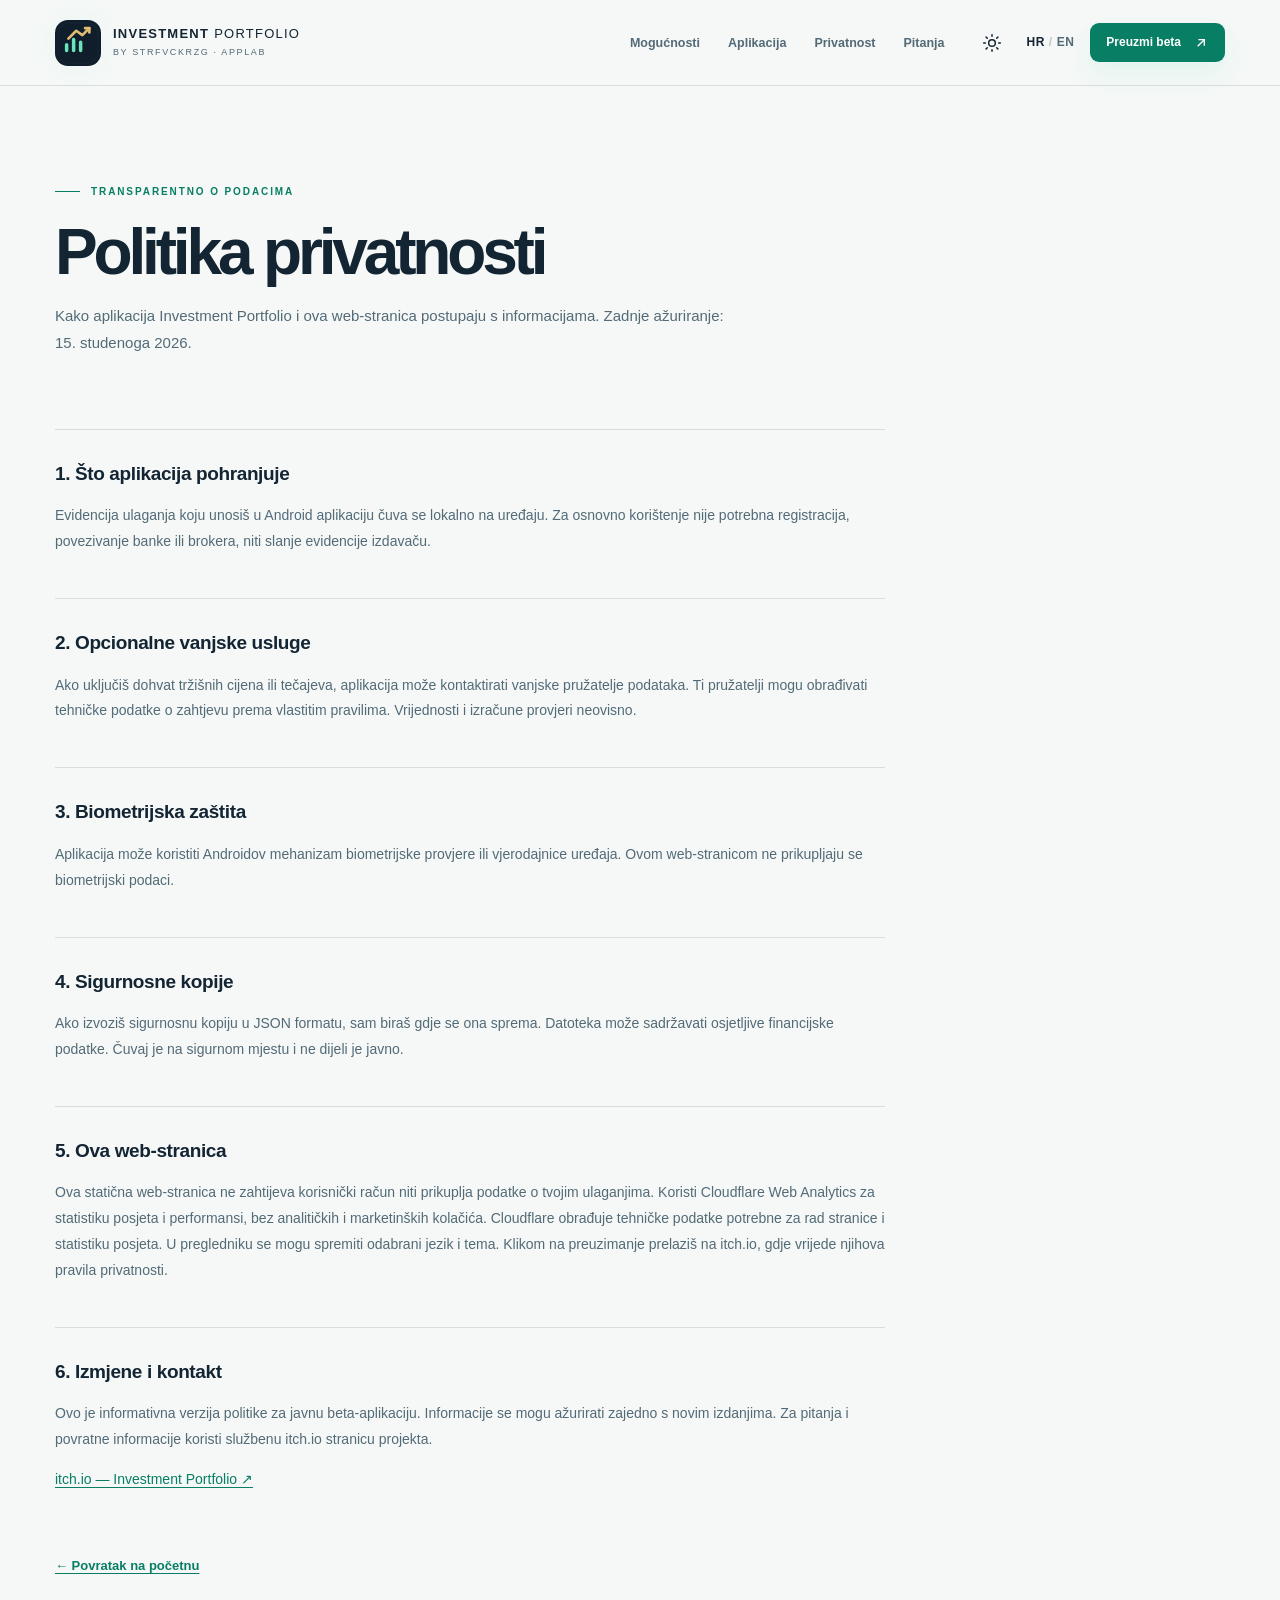
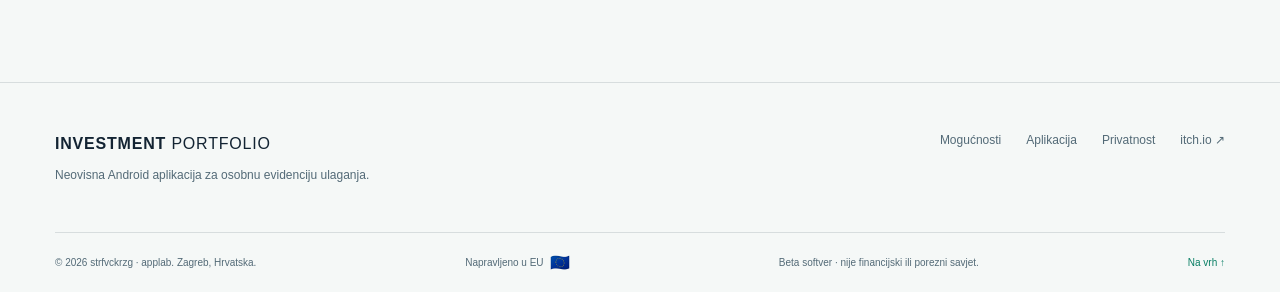
==== commit 2d21d9d6: "Improve discovery: sitemap, canonical URLs, social metadata; align Cloudflare analytics CSP and priv" ====
--- a/privacy.html
+++ b/privacy.html
@@ -4,6 +4,7 @@
 <meta charset="utf-8"><meta name="viewport" content="width=device-width, initial-scale=1"><meta name="theme-color" content="#07111d"><meta name="color-scheme" content="dark light">
 <meta name="description" content="Politika privatnosti Android aplikacije Investment Portfolio i njezine službene web-stranice.">
 <title>Politika privatnosti — Investment Portfolio</title>
+<link rel="canonical" href="https://investment-portfolio-app.pages.dev/privacy.html">
 <link rel="icon" type="image/svg+xml" href="assets/favicon.svg"><link rel="stylesheet" href="styles.css"><script src="main.js" defer></script>
 </head>
 <body>
@@ -15,7 +16,7 @@
 <nav class="mobile-menu" id="mobileMenu" aria-label="Mobilna navigacija" hidden><a href="index.html#features" data-i18n="navFeatures">Mogućnosti</a><a href="index.html#screenshots" data-i18n="navScreens">Aplikacija</a><a href="index.html#privacy" data-i18n="navPrivacy">Privatnost</a><a href="index.html#faq" data-i18n="navFaq">Pitanja</a><a href="https://strfvckrzg-applab.itch.io/investment-portfolio-public-beta-10" target="_blank" rel="noopener noreferrer" data-i18n="navDownload">Preuzmi beta</a></nav>
 </header>
 <main id="main"><section class="legal-hero"><div class="container"><span class="section-kicker"><span class="kicker-line"></span><span data-i18n="legalKicker">TRANSPARENTNO O PODACIMA</span></span><h1 data-i18n="legalTitle">Politika privatnosti</h1><p data-i18n="legalIntro">Kako aplikacija Investment Portfolio i ova web-stranica postupaju s informacijama. Zadnje ažuriranje: 15. studenoga 2026.</p></div></section>
-<section class="legal-body"><div class="container"><div class="legal-content"><section><h2 data-i18n="legal1Title">1. Što aplikacija pohranjuje</h2><p data-i18n="legal1">Evidencija ulaganja koju unosiš u Android aplikaciju čuva se lokalno na uređaju. Za osnovno korištenje nije potrebna registracija, povezivanje banke ili brokera, niti slanje evidencije izdavaču.</p></section><section><h2 data-i18n="legal2Title">2. Opcionalne vanjske usluge</h2><p data-i18n="legal2">Ako uključiš dohvat tržišnih cijena ili tečajeva, aplikacija može kontaktirati vanjske pružatelje podataka. Ti pružatelji mogu obrađivati tehničke podatke o zahtjevu prema vlastitim pravilima. Vrijednosti i izračune provjeri neovisno.</p></section><section><h2 data-i18n="legal3Title">3. Biometrijska zaštita</h2><p data-i18n="legal3">Aplikacija može koristiti Androidov mehanizam biometrijske provjere ili vjerodajnice uređaja. Ovom web-stranicom ne prikupljaju se biometrijski podaci.</p></section><section><h2 data-i18n="legal4Title">4. Sigurnosne kopije</h2><p data-i18n="legal4">Ako izvoziš sigurnosnu kopiju u JSON formatu, sam biraš gdje se ona sprema. Datoteka može sadržavati osjetljive financijske podatke. Čuvaj je na sigurnom mjestu i ne dijeli je javno.</p></section><section><h2 data-i18n="legal5Title">5. Ova web-stranica</h2><p data-i18n="legal5">Ova statična web-stranica ne zahtijeva korisnički račun i ne koristi obrasce za prikupljanje investicijskih podataka, marketinške kolačiće ni analitičke skripte. U pregledniku može spremiti odabrani jezik i temu. Pružatelj hostinga može obrađivati tehničke podatke potrebne za pružanje i zaštitu usluge. Klikom na poveznicu za preuzimanje prelaziš na itch.io i primjenjuju se njihova pravila.</p></section><section><h2 data-i18n="legal6Title">6. Izmjene i kontakt</h2><p data-i18n="legal6">Ovo je informativna verzija politike za javnu beta-aplikaciju. Informacije se mogu ažurirati zajedno s novim izdanjima. Za pitanja i povratne informacije koristi službenu itch.io stranicu projekta.</p><p><a href="https://strfvckrzg-applab.itch.io/investment-portfolio-public-beta-10" target="_blank" rel="noopener noreferrer">itch.io — Investment Portfolio ↗</a></p></section><a class="legal-back" href="index.html" data-i18n="legalBack">← Povratak na početnu</a></div></div></section></main>
+<section class="legal-body"><div class="container"><div class="legal-content"><section><h2 data-i18n="legal1Title">1. Što aplikacija pohranjuje</h2><p data-i18n="legal1">Evidencija ulaganja koju unosiš u Android aplikaciju čuva se lokalno na uređaju. Za osnovno korištenje nije potrebna registracija, povezivanje banke ili brokera, niti slanje evidencije izdavaču.</p></section><section><h2 data-i18n="legal2Title">2. Opcionalne vanjske usluge</h2><p data-i18n="legal2">Ako uključiš dohvat tržišnih cijena ili tečajeva, aplikacija može kontaktirati vanjske pružatelje podataka. Ti pružatelji mogu obrađivati tehničke podatke o zahtjevu prema vlastitim pravilima. Vrijednosti i izračune provjeri neovisno.</p></section><section><h2 data-i18n="legal3Title">3. Biometrijska zaštita</h2><p data-i18n="legal3">Aplikacija može koristiti Androidov mehanizam biometrijske provjere ili vjerodajnice uređaja. Ovom web-stranicom ne prikupljaju se biometrijski podaci.</p></section><section><h2 data-i18n="legal4Title">4. Sigurnosne kopije</h2><p data-i18n="legal4">Ako izvoziš sigurnosnu kopiju u JSON formatu, sam biraš gdje se ona sprema. Datoteka može sadržavati osjetljive financijske podatke. Čuvaj je na sigurnom mjestu i ne dijeli je javno.</p></section><section><h2 data-i18n="legal5Title">5. Ova web-stranica</h2><p data-i18n="legal5">Ova statična web-stranica ne zahtijeva korisnički račun niti prikuplja podatke o tvojim ulaganjima. Koristi Cloudflare Web Analytics za statistiku posjeta i performansi, bez analitičkih i marketinških kolačića. Cloudflare obrađuje tehničke podatke potrebne za rad stranice i statistiku posjeta. U pregledniku se mogu spremiti odabrani jezik i tema. Klikom na preuzimanje prelaziš na itch.io, gdje vrijede njihova pravila privatnosti.</p></section><section><h2 data-i18n="legal6Title">6. Izmjene i kontakt</h2><p data-i18n="legal6">Ovo je informativna verzija politike za javnu beta-aplikaciju. Informacije se mogu ažurirati zajedno s novim izdanjima. Za pitanja i povratne informacije koristi službenu itch.io stranicu projekta.</p><p><a href="https://strfvckrzg-applab.itch.io/investment-portfolio-public-beta-10" target="_blank" rel="noopener noreferrer">itch.io — Investment Portfolio ↗</a></p></section><a class="legal-back" href="index.html" data-i18n="legalBack">← Povratak na početnu</a></div></div></section></main>
 <footer class="footer"><div class="container footer-top"><div><a class="footer-brand" href="index.html">INVESTMENT <span>PORTFOLIO</span></a><p data-i18n="footerTagline">Neovisna Android aplikacija za osobnu evidenciju ulaganja.</p></div><div class="footer-nav"><a href="index.html#features" data-i18n="navFeatures">Mogućnosti</a><a href="index.html#screenshots" data-i18n="navScreens">Aplikacija</a><a href="privacy.html" data-i18n="privacyPolicy">Privatnost</a><a href="https://strfvckrzg-applab.itch.io/investment-portfolio-public-beta-10" target="_blank" rel="noopener noreferrer">itch.io ↗</a></div></div><div class="container footer-bottom"><span>© 2026 strfvckrzg · applab. <span data-i18n="footerLocation">Zagreb, Hrvatska.</span></span><span class="made-in-eu"><span data-i18n="madeInEu">Napravljeno u EU</span><span class="eu-flag" aria-hidden="true">🇪🇺</span></span><span data-i18n="footerDisclaimer">Beta softver · nije financijski ili porezni savjet.</span><a class="back-top" href="#main"><span data-i18n="backTop">Na vrh</span> ↑</a></div></footer>
 </body>
 </html>
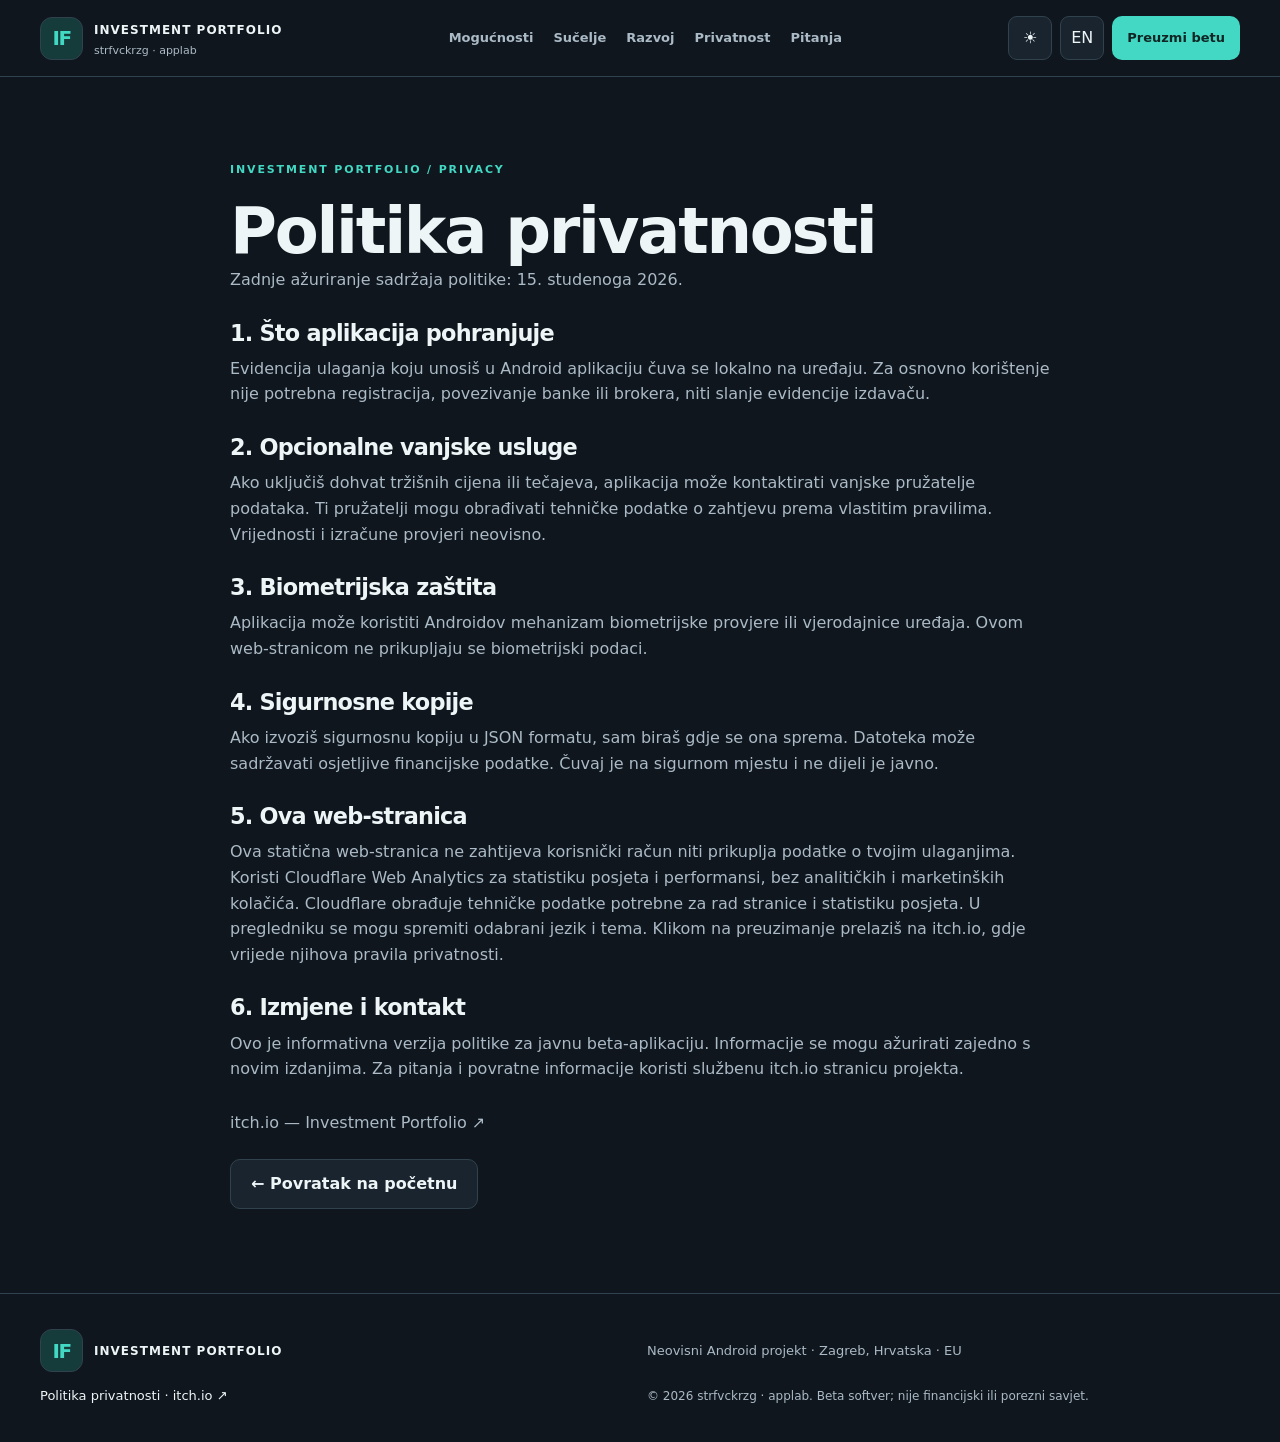
==== commit 4c92ae35: "Publish Precision Finance website redesign (phase 110)" ====
--- a/privacy.html
+++ b/privacy.html
@@ -1,22 +1 @@
-<!doctype html>
-<html lang="hr">
-<head>
-<meta charset="utf-8"><meta name="viewport" content="width=device-width, initial-scale=1"><meta name="theme-color" content="#07111d"><meta name="color-scheme" content="dark light">
-<meta name="description" content="Politika privatnosti Android aplikacije Investment Portfolio i njezine službene web-stranice.">
-<title>Politika privatnosti — Investment Portfolio</title>
-<link rel="canonical" href="https://investment-portfolio-app.pages.dev/privacy.html">
-<link rel="icon" type="image/svg+xml" href="assets/favicon.svg"><link rel="stylesheet" href="styles.css"><script src="main.js" defer></script>
-</head>
-<body>
-<a class="skip-link" href="#main" data-i18n="skip">Preskoči na sadržaj</a>
-<header class="site-header"><div class="container header-inner">
-<a class="brand" href="index.html" aria-label="Investment Portfolio — početna"><span class="brand-mark" aria-hidden="true"><svg viewBox="0 0 48 48" fill="none"><rect x="1" y="1" width="46" height="46" rx="13" stroke="currentColor" stroke-opacity=".25"/><path d="M11 32.5V26M19 32.5V20M27 32.5V23" stroke="#68e5b9" stroke-width="4" stroke-linecap="round"/><path d="m13 19 9-9 7 5 8-8" stroke="#e3bc73" stroke-width="3" stroke-linecap="round" stroke-linejoin="round"/><path d="M32 7h5v5" stroke="#e3bc73" stroke-width="3" stroke-linecap="round" stroke-linejoin="round"/></svg></span><span class="brand-text"><strong>INVESTMENT<span>PORTFOLIO</span></strong><small>by strfvckrzg · applab</small></span></a>
-<nav class="nav-links" aria-label="Glavna navigacija"><a href="index.html#features" data-i18n="navFeatures">Mogućnosti</a><a href="index.html#screenshots" data-i18n="navScreens">Aplikacija</a><a href="index.html#privacy" data-i18n="navPrivacy">Privatnost</a><a href="index.html#faq" data-i18n="navFaq">Pitanja</a></nav>
-<div class="header-actions"><button class="icon-button" id="themeToggle" type="button" aria-label="Promijeni temu"><svg class="theme-icon" viewBox="0 0 24 24" fill="none" stroke="currentColor" stroke-width="1.8" stroke-linecap="round"><path d="M20.2 15.5A8 8 0 0 1 8.5 3.8a8.2 8.2 0 1 0 11.7 11.7Z"/></svg></button><button class="lang-button" id="langToggle" type="button" aria-label="Change language to English"><span class="lang-current">HR</span><span class="lang-divider">/</span><span class="lang-other">EN</span></button><a class="button small primary header-download" href="https://strfvckrzg-applab.itch.io/investment-portfolio-public-beta-10" target="_blank" rel="noopener noreferrer"><span data-i18n="navDownload">Preuzmi beta</span><svg class="button-icon" viewBox="0 0 24 24" fill="none" stroke="currentColor" stroke-width="2"><path d="M7 17 17 7M8 7h9v9"/></svg></a><button class="menu-button" id="menuToggle" type="button" aria-controls="mobileMenu" aria-expanded="false" aria-label="Otvori izbornik"><span></span><span></span><span></span></button></div></div>
-<nav class="mobile-menu" id="mobileMenu" aria-label="Mobilna navigacija" hidden><a href="index.html#features" data-i18n="navFeatures">Mogućnosti</a><a href="index.html#screenshots" data-i18n="navScreens">Aplikacija</a><a href="index.html#privacy" data-i18n="navPrivacy">Privatnost</a><a href="index.html#faq" data-i18n="navFaq">Pitanja</a><a href="https://strfvckrzg-applab.itch.io/investment-portfolio-public-beta-10" target="_blank" rel="noopener noreferrer" data-i18n="navDownload">Preuzmi beta</a></nav>
-</header>
-<main id="main"><section class="legal-hero"><div class="container"><span class="section-kicker"><span class="kicker-line"></span><span data-i18n="legalKicker">TRANSPARENTNO O PODACIMA</span></span><h1 data-i18n="legalTitle">Politika privatnosti</h1><p data-i18n="legalIntro">Kako aplikacija Investment Portfolio i ova web-stranica postupaju s informacijama. Zadnje ažuriranje: 15. studenoga 2026.</p></div></section>
-<section class="legal-body"><div class="container"><div class="legal-content"><section><h2 data-i18n="legal1Title">1. Što aplikacija pohranjuje</h2><p data-i18n="legal1">Evidencija ulaganja koju unosiš u Android aplikaciju čuva se lokalno na uređaju. Za osnovno korištenje nije potrebna registracija, povezivanje banke ili brokera, niti slanje evidencije izdavaču.</p></section><section><h2 data-i18n="legal2Title">2. Opcionalne vanjske usluge</h2><p data-i18n="legal2">Ako uključiš dohvat tržišnih cijena ili tečajeva, aplikacija može kontaktirati vanjske pružatelje podataka. Ti pružatelji mogu obrađivati tehničke podatke o zahtjevu prema vlastitim pravilima. Vrijednosti i izračune provjeri neovisno.</p></section><section><h2 data-i18n="legal3Title">3. Biometrijska zaštita</h2><p data-i18n="legal3">Aplikacija može koristiti Androidov mehanizam biometrijske provjere ili vjerodajnice uređaja. Ovom web-stranicom ne prikupljaju se biometrijski podaci.</p></section><section><h2 data-i18n="legal4Title">4. Sigurnosne kopije</h2><p data-i18n="legal4">Ako izvoziš sigurnosnu kopiju u JSON formatu, sam biraš gdje se ona sprema. Datoteka može sadržavati osjetljive financijske podatke. Čuvaj je na sigurnom mjestu i ne dijeli je javno.</p></section><section><h2 data-i18n="legal5Title">5. Ova web-stranica</h2><p data-i18n="legal5">Ova statična web-stranica ne zahtijeva korisnički račun niti prikuplja podatke o tvojim ulaganjima. Koristi Cloudflare Web Analytics za statistiku posjeta i performansi, bez analitičkih i marketinških kolačića. Cloudflare obrađuje tehničke podatke potrebne za rad stranice i statistiku posjeta. U pregledniku se mogu spremiti odabrani jezik i tema. Klikom na preuzimanje prelaziš na itch.io, gdje vrijede njihova pravila privatnosti.</p></section><section><h2 data-i18n="legal6Title">6. Izmjene i kontakt</h2><p data-i18n="legal6">Ovo je informativna verzija politike za javnu beta-aplikaciju. Informacije se mogu ažurirati zajedno s novim izdanjima. Za pitanja i povratne informacije koristi službenu itch.io stranicu projekta.</p><p><a href="https://strfvckrzg-applab.itch.io/investment-portfolio-public-beta-10" target="_blank" rel="noopener noreferrer">itch.io — Investment Portfolio ↗</a></p></section><a class="legal-back" href="index.html" data-i18n="legalBack">← Povratak na početnu</a></div></div></section></main>
-<footer class="footer"><div class="container footer-top"><div><a class="footer-brand" href="index.html">INVESTMENT <span>PORTFOLIO</span></a><p data-i18n="footerTagline">Neovisna Android aplikacija za osobnu evidenciju ulaganja.</p></div><div class="footer-nav"><a href="index.html#features" data-i18n="navFeatures">Mogućnosti</a><a href="index.html#screenshots" data-i18n="navScreens">Aplikacija</a><a href="privacy.html" data-i18n="privacyPolicy">Privatnost</a><a href="https://strfvckrzg-applab.itch.io/investment-portfolio-public-beta-10" target="_blank" rel="noopener noreferrer">itch.io ↗</a></div></div><div class="container footer-bottom"><span>© 2026 strfvckrzg · applab. <span data-i18n="footerLocation">Zagreb, Hrvatska.</span></span><span class="made-in-eu"><span data-i18n="madeInEu">Napravljeno u EU</span><span class="eu-flag" aria-hidden="true">🇪🇺</span></span><span data-i18n="footerDisclaimer">Beta softver · nije financijski ili porezni savjet.</span><a class="back-top" href="#main"><span data-i18n="backTop">Na vrh</span> ↑</a></div></footer>
-</body>
-</html>+<!doctype html><html lang="hr" data-theme="dark"><head><meta charset="utf-8"><meta name="viewport" content="width=device-width, initial-scale=1"><meta name="theme-color" content="#10161d"><meta name="color-scheme" content="dark light"><meta name="description" content="Politika privatnosti Android aplikacije Investment Portfolio."><meta name="google-site-verification" content="X1fkiprhalncVIZ9IxXHjNL3WYvZCoOJ_Sbv2_--LiU"><link rel="canonical" href="https://investment-portfolio-app.pages.dev/privacy"><meta property="og:url" content="https://investment-portfolio-app.pages.dev/privacy"><meta property="og:title" content="Investment Portfolio | Precision Finance"><meta property="og:description" content="Independent Android portfolio tracker. Public Beta 1.1 available; development preview of Precision Finance."><meta property="og:type" content="website"><meta property="og:image" content="https://investment-portfolio-app.pages.dev/assets/pf-social.png"><meta name="twitter:card" content="summary_large_image"><meta name="twitter:image" content="https://investment-portfolio-app.pages.dev/assets/pf-social.png"><title>Politika privatnosti — Investment Portfolio</title><link rel="icon" href="assets/pf-favicon.svg" type="image/svg+xml"><link rel="stylesheet" href="styles.css?v=precision-110"><script src="main.js?v=precision-110" defer></script></head><body><a class="skip" href="#main"><span data-i18n="skip" >Preskoči na sadržaj</span></a><header id="top"><div class="wrap head"><a class="brand" href="index.html"><span class="mark">IF</span><span><strong>INVESTMENT PORTFOLIO</strong><small>strfvckrzg · applab</small></span></a><nav id="siteNav" aria-label="Navigation"><a class="" href="index.html#features"><span data-i18n="navFeatures" >Mogućnosti</span></a><a class="" href="index.html#screenshots"><span data-i18n="navScreens" >Sučelje</span></a><a class="" href="index.html#updates"><span data-i18n="navNews" >Razvoj</span></a><a class="" href="index.html#privacy"><span data-i18n="navPrivacy" >Privatnost</span></a><a class="" href="index.html#faq"><span data-i18n="navFaq" >Pitanja</span></a></nav><div class="tools"><button id="themeToggle" type="button" aria-label="Tema / Theme" title="Tema / Theme">◐</button><button id="langToggle" type="button" aria-label="Change language to English">EN</button><a class="btn small primary" href="https://strfvckrzg-applab.itch.io/investment-portfolio-public-beta-10" target="_blank" rel="noopener noreferrer"><span data-i18n="navDownload" >Preuzmi betu</span></a><button id="menuToggle" type="button" aria-controls="siteNav" aria-expanded="false" aria-label="Izbornik / Menu">☰</button></div></div></header><main id="main" class="wrap legal section"><div class="kicker">INVESTMENT PORTFOLIO / PRIVACY</div><h1 data-i18n="legalTitle" >Politika privatnosti</h1><p data-i18n="legalIntro" class="muted">Zadnje ažuriranje sadržaja politike: 15. studenoga 2026.</p><section><h2 data-i18n="legalh0" >1. Što aplikacija pohranjuje</h2><p data-i18n="legalp0" class="">Evidencija ulaganja koju unosiš u Android aplikaciju čuva se lokalno na uređaju. Za osnovno korištenje nije potrebna registracija, povezivanje banke ili brokera, niti slanje evidencije izdavaču.</p></section><section><h2 data-i18n="legalh1" >2. Opcionalne vanjske usluge</h2><p data-i18n="legalp1" class="">Ako uključiš dohvat tržišnih cijena ili tečajeva, aplikacija može kontaktirati vanjske pružatelje podataka. Ti pružatelji mogu obrađivati tehničke podatke o zahtjevu prema vlastitim pravilima. Vrijednosti i izračune provjeri neovisno.</p></section><section><h2 data-i18n="legalh2" >3. Biometrijska zaštita</h2><p data-i18n="legalp2" class="">Aplikacija može koristiti Androidov mehanizam biometrijske provjere ili vjerodajnice uređaja. Ovom web-stranicom ne prikupljaju se biometrijski podaci.</p></section><section><h2 data-i18n="legalh3" >4. Sigurnosne kopije</h2><p data-i18n="legalp3" class="">Ako izvoziš sigurnosnu kopiju u JSON formatu, sam biraš gdje se ona sprema. Datoteka može sadržavati osjetljive financijske podatke. Čuvaj je na sigurnom mjestu i ne dijeli je javno.</p></section><section><h2 data-i18n="legalh4" >5. Ova web-stranica</h2><p data-i18n="legalp4" class="">Ova statična web-stranica ne zahtijeva korisnički račun niti prikuplja podatke o tvojim ulaganjima. Koristi Cloudflare Web Analytics za statistiku posjeta i performansi, bez analitičkih i marketinških kolačića. Cloudflare obrađuje tehničke podatke potrebne za rad stranice i statistiku posjeta. U pregledniku se mogu spremiti odabrani jezik i tema. Klikom na preuzimanje prelaziš na itch.io, gdje vrijede njihova pravila privatnosti.</p></section><section><h2 data-i18n="legalh5" >6. Izmjene i kontakt</h2><p data-i18n="legalp5" class="">Ovo je informativna verzija politike za javnu beta-aplikaciju. Informacije se mogu ažurirati zajedno s novim izdanjima. Za pitanja i povratne informacije koristi službenu itch.io stranicu projekta.</p></section><p><a href="https://strfvckrzg-applab.itch.io/investment-portfolio-public-beta-10" target="_blank" rel="noopener noreferrer">itch.io — Investment Portfolio ↗</a></p><a class="btn secondary" href="index.html"><span data-i18n="legalBack" >← Povratak na početnu</span></a></main><footer><div class="wrap foot"><a class="brand" href="index.html"><span class="mark">IF</span><strong>INVESTMENT PORTFOLIO</strong></a><p data-i18n="footerTagline" class="">Neovisni Android projekt · Zagreb, Hrvatska · EU</p><div><a class="" href="privacy.html"><span data-i18n="privacyPolicy" >Politika privatnosti</span></a> · <a href="https://strfvckrzg-applab.itch.io/investment-portfolio-public-beta-10" target="_blank" rel="noopener noreferrer">itch.io ↗</a></div><p data-i18n="footerDisclaimer" class="muted">© 2026 strfvckrzg · applab. Beta softver; nije financijski ili porezni savjet.</p></div></footer></body></html>
--- a/styles.css
+++ b/styles.css
@@ -1,44 +1,5 @@
-/* Investment Portfolio · handcrafted static site; no frontend dependencies */
-:root{--bg:#080f1b;--bg-alt:#0b1624;--surface:#121f30;--surface-2:#1b2d42;--stroke:rgba(183,207,224,.13);--stroke-hi:rgba(183,207,224,.28);--text:#f5f8fa;--soft:#d8e4ed;--muted:#a3b4c4;--mint:#69e5bc;--mint-hover:#8ef0ce;--gold:#dfbc7a;--gold-light:#ebd5b0;--shadow:0 24px 80px rgba(0,0,0,.24);--radius:22px;--container:1170px;--font:Inter,ui-sans-serif,-apple-system,BlinkMacSystemFont,"Segoe UI",Arial,sans-serif;--editorial:Georgia,"Times New Roman",serif;scroll-behavior:smooth}
-*{box-sizing:border-box}html{scroll-padding-top:96px}body{margin:0;background:var(--bg);color:var(--text);font-family:var(--font);font-size:16px;line-height:1.6;-webkit-font-smoothing:antialiased;overflow-x:hidden}body:not(.light){color-scheme:dark}body.light{color-scheme:light;--bg:#f5f8f7;--bg-alt:#eaf0ef;--surface:#fff;--surface-2:#edf3f1;--stroke:rgba(20,43,56,.13);--stroke-hi:rgba(20,43,56,.25);--text:#132433;--soft:#2a4252;--muted:#536a77;--mint:#087e64;--mint-hover:#056d57;--gold:#946b2a;--gold-light:#7c5926;--shadow:0 24px 70px rgba(22,51,61,.10)}
-a{color:inherit;text-decoration:none}button{font:inherit}img,svg{max-width:100%}img{display:block}button,a{-webkit-tap-highlight-color:transparent}button{cursor:pointer}button:disabled{cursor:not-allowed}::selection{background:var(--mint);color:#04140f}a:focus-visible,button:focus-visible,summary:focus-visible{outline:3px solid var(--gold);outline-offset:4px}.container{width:min(calc(100% - 56px),var(--container));margin-inline:auto}.section-space{padding:118px 0}.section-shell{position:relative}.subtle-text{color:var(--muted)}.serif-accent{font-family:var(--editorial);font-style:italic;font-weight:400;letter-spacing:-.064em;color:var(--gold-light)}.skip-link{position:fixed;top:-80px;left:15px;padding:12px 18px;background:var(--mint);color:#081c1b;z-index:999}.skip-link:focus{top:15px}.ambient{position:absolute;z-index:-1;inset:0 0 auto;height:1050px;pointer-events:none;background:radial-gradient(ellipse 540px 390px at 78% 38%,rgba(49,115,123,.20),transparent 78%),radial-gradient(ellipse 530px 390px at 24% 8%,rgba(33,69,97,.18),transparent 75%)}
-/* Header */
-.site-header{position:sticky;top:0;z-index:40;background:rgba(8,15,27,.84);border-bottom:1px solid var(--stroke);backdrop-filter:blur(20px);-webkit-backdrop-filter:blur(20px)}body.light .site-header{background:rgba(245,248,247,.90)}.header-inner{height:85px;display:flex;align-items:center;justify-content:space-between;gap:28px}.brand{display:flex;align-items:center;gap:12px;min-width:0}.brand-mark{width:46px;height:46px;display:grid;place-items:center;border-radius:13px;color:var(--soft);flex-shrink:0;background:#101e2c;box-shadow:0 0 30px rgba(105,229,188,.07)}.brand-mark svg{width:42px}.brand-text{display:flex;flex-direction:column;line-height:1.05;white-space:nowrap}.brand-text strong{font-size:13px;font-weight:840;letter-spacing:.095em;color:var(--text)}.brand-text strong span{font-weight:450;margin-left:5px}.brand-text small{margin-top:7px;font-size:9px;letter-spacing:.18em;text-transform:uppercase;color:var(--muted)}.nav-links{display:flex;align-items:center;gap:28px;margin-left:auto}.nav-links a{color:var(--muted);font-size:12.5px;font-weight:610;transition:color .2s}.nav-links a:hover{color:var(--text)}.header-actions{display:flex;align-items:center;gap:10px}.icon-button,.lang-button,.menu-button{border:0;background:transparent;color:var(--text);border-radius:9px}.icon-button{width:38px;height:38px;display:grid;place-items:center}.icon-button:hover,.lang-button:hover{background:var(--surface-2)}.icon-button svg{width:20px}.lang-button{padding:9px 6px;font-weight:760;font-size:12px;letter-spacing:.04em}.lang-current{color:var(--text)}.lang-other{color:var(--muted)}.lang-divider{color:var(--stroke-hi);padding:0 4px}.button{display:inline-flex;align-items:center;justify-content:center;gap:12px;min-height:53px;border:1px solid transparent;border-radius:12px;padding:14px 21px;font-weight:755;font-size:13.5px;line-height:1.35;white-space:nowrap;transition:transform .2s,background-color .2s,border-color .2s,box-shadow .2s}.button:hover{transform:translateY(-2px)}.button.primary{background:var(--mint);color:#071e1c;box-shadow:0 12px 26px rgba(77,213,170,.11)}body.light .button.primary{color:white}.button.primary:hover{background:var(--mint-hover);box-shadow:0 14px 35px rgba(77,213,170,.20)}.button.secondary{background:rgba(255,255,255,.018);color:var(--soft);border-color:var(--stroke-hi)}.button.secondary:hover{border-color:var(--mint);color:var(--text)}.button.small{min-height:39px;padding:10px 15px;border-radius:9px;font-size:12px}.button svg{width:20px;height:20px;flex-shrink:0}.button svg.button-icon{width:16px;height:16px}.menu-button{display:none;width:40px;height:40px;align-items:center;flex-direction:column;justify-content:center;gap:5px;border:1px solid var(--stroke)}.menu-button span{height:2px;width:20px;background:var(--text);border-radius:2px}.mobile-menu{background:var(--bg-alt);padding:10px 28px 24px;border-top:1px solid var(--stroke)}.mobile-menu:not([hidden]){display:grid;gap:0}.mobile-menu a{padding:12px 0;border-bottom:1px solid var(--stroke);font-weight:650;font-size:14px}
-/* Hero */
-.hero{padding:78px 0 0;overflow:hidden}.hero-layout{display:grid;grid-template-columns:1.05fr .95fr;min-height:655px;align-items:center;gap:45px}.hero-copy{padding-bottom:70px;position:relative;z-index:2}.eyebrow,.section-kicker{display:inline-flex;align-items:center;gap:11px;text-transform:uppercase;color:var(--mint);font-size:10px;font-weight:825;letter-spacing:.19em}.launch-label{background:rgba(105,229,188,.055);border:1px solid rgba(105,229,188,.14);border-radius:100px;padding:10px 13px;gap:10px;letter-spacing:.10em;font-size:10px}.status-dot{display:inline-block;width:7px;height:7px;border-radius:50%;background:var(--mint);box-shadow:0 0 12px rgba(105,229,188,.8);flex:none}.eyebrow-sep{height:11px;width:1px;background:var(--stroke-hi)}.hero h1{font-size:clamp(54px,5.65vw,88px);line-height:1.04;letter-spacing:-.075em;margin:29px 0 25px;font-weight:780;white-space:nowrap}.hero h1 .serif-accent{white-space:nowrap}.hero-description{font-size:17px;line-height:1.85;color:var(--muted);max-width:500px;margin:0 0 34px}.hero-cta{display:flex;flex-wrap:wrap;gap:12px;align-items:center}.hero-assurance{margin-top:32px;display:flex;flex-wrap:wrap;gap:14px;align-items:center;color:var(--muted);font-size:11.5px;font-weight:550}.hero-assurance>span{display:inline-flex;align-items:center;gap:7px}.hero-assurance svg{width:16px;height:16px;color:var(--mint)}.hero-assurance i{height:14px;width:1px;background:var(--stroke-hi)}.hero-visual{height:650px;position:relative;display:flex;justify-content:center;align-items:flex-start}.hero-orbit{position:absolute;border:1px solid rgba(122,174,187,.12);border-radius:50%;width:600px;height:600px;top:1%;left:50%;transform:translateX(-50%)}.orbit-two{width:490px;height:490px;top:9%}.glow-ball{position:absolute;width:370px;height:430px;background:radial-gradient(ellipse,rgba(53,153,147,.22),rgba(23,83,94,.05) 64%,transparent 73%);filter:blur(16px);top:12%;left:19%}.phone-mockup{position:relative;background:#03070e;border:8px solid #111e2c;border-radius:38px;box-shadow:0 35px 80px rgba(0,0,0,.55),inset 0 0 0 1px rgba(255,255,255,.10),0 0 0 1px rgba(189,215,229,.16);overflow:hidden;flex:none}.hero-phone{width:284px;height:590px;top:22px;transform:rotate(6deg);transition:transform .55s}.hero-phone:hover{transform:rotate(2deg) translateY(-8px)}.phone-mockup img{width:100%;height:100%;object-fit:cover;object-position:top;background:#0e1927}.phone-top{z-index:2;position:absolute;left:50%;top:10px;transform:translateX(-50%);height:12px;width:88px;background:#050a12;border-radius:20px;display:grid;place-items:center}.phone-top span{width:24px;height:3px;background:#182738;border-radius:5px}.phone-bottom{position:absolute;bottom:8px;left:50%;transform:translateX(-50%);width:74px;height:4px;border-radius:99px;background:rgba(255,255,255,.5)}.floating-label{position:absolute;z-index:3;display:flex;align-items:center;gap:11px;border:1px solid rgba(189,215,229,.24);background:rgba(24,40,55,.93);color:#ecf7f7;box-shadow:0 20px 45px rgba(0,0,0,.25);backdrop-filter:blur(14px);border-radius:12px;padding:12px 15px;font-size:11px;font-weight:650}.top-floating{top:84px;left:-6px;transform:rotate(-6deg)}.tiny-symbol{font-size:19px;color:#e3c387}.bottom-floating{bottom:101px;right:-25px;transform:rotate(3deg)}.bottom-floating strong{display:block;color:#f2fbf9;font-size:12px}.bottom-floating small{display:block;color:#aebfc8;font-size:10px;font-weight:500}.mini-lock{display:grid;place-items:center;width:31px;height:31px;border-radius:9px;background:rgba(98,229,183,.12);color:#7ce4c4}.mini-lock svg{width:17px}.hero-visual-caption{position:absolute;bottom:11px;color:var(--muted);font-size:10px;letter-spacing:.035em;text-align:center}.hero-divider{height:68px;display:flex;align-items:center;gap:25px;color:var(--muted);font-size:9.5px;letter-spacing:.18em;font-weight:660}.line-long{height:1px;background:var(--stroke);flex:1}
-/* Ticker */
-.ticker-section{border-top:1px solid var(--stroke);border-bottom:1px solid var(--stroke);background:rgba(121,158,180,.035)}.ticker-row{display:flex;align-items:center;gap:40px;justify-content:space-between;min-height:105px}.ticker-row>span{color:var(--muted);font-size:10px;font-weight:680;letter-spacing:.12em;max-width:195px;line-height:1.7}.ticker-tags{display:flex;justify-content:space-between;align-items:center;flex:1;gap:24px;max-width:810px;color:var(--soft);font-weight:750;font-size:13px;letter-spacing:.065em}.ticker-tags b{font-size:14px;font-weight:400;color:var(--gold)}
-/* Common */
-.section-kicker{font-size:10px}.kicker-line{height:1px;width:25px;background:var(--mint)}.section-intro{margin-bottom:43px}.section-intro h2,.demo-copy h2,.privacy-copy h2,.faq-intro h2,.closing h2{font-size:clamp(39px,4.3vw,59px);letter-spacing:-.065em;line-height:1.11;font-weight:760;margin:18px 0 0}.intro-split{display:flex;align-items:end;justify-content:space-between;gap:45px}.intro-split>p{max-width:360px;color:var(--muted);font-size:14px;line-height:1.9;margin:0 0 6px}
-/* Features */
-.features{background:var(--bg)}.feature-grid{display:grid;grid-template-columns:repeat(3,minmax(0,1fr));gap:16px}.feature-card{padding:29px 29px 31px;min-height:265px;background:var(--surface);border:1px solid var(--stroke);border-radius:17px;position:relative;overflow:hidden;transition:transform .22s,border-color .22s}.feature-card:hover{transform:translateY(-4px);border-color:rgba(105,229,188,.36)}.feature-icon{width:46px;height:46px;display:grid;place-items:center;background:rgba(105,229,188,.075);color:var(--mint);border:1px solid rgba(105,229,188,.10);border-radius:12px}.feature-icon svg{width:23px;height:23px}.feature-id{position:absolute;right:24px;top:28px;color:var(--muted);font-size:10px;font-weight:780;letter-spacing:.11em}.feature-card h3{font-size:19px;letter-spacing:-.03em;line-height:1.3;margin:24px 0 12px;font-weight:760;max-width:280px}.feature-card p{font-size:13px;color:var(--muted);line-height:1.75;margin:0;max-width:320px}.card-highlight{background:linear-gradient(145deg,rgba(55,119,115,.25),var(--surface) 72%)}.card-motif{position:absolute;display:flex;align-items:end;gap:7px;bottom:-3px;right:15px;opacity:.13;transform:rotate(16deg)}.card-motif span{display:block;width:25px;height:90px;border-radius:5px;background:var(--mint)}.card-motif span:nth-child(2){height:120px}.card-motif span:nth-child(3){height:150px}.card-motif span:nth-child(4){height:180px}
-/* Screenshots */
-.showcase{background:var(--bg-alt);border-top:1px solid var(--stroke);border-bottom:1px solid var(--stroke);overflow:hidden}.showcase-top{display:flex;justify-content:space-between;align-items:end;gap:36px}.gallery-intro{max-width:355px}.gallery-intro p{font-size:14px;color:var(--muted);line-height:1.8}.gallery-controls{display:flex;gap:10px;margin-top:18px}.gallery-arrow{display:grid;place-items:center;width:43px;height:43px;background:var(--surface);border:1px solid var(--stroke-hi);border-radius:50%;color:var(--text);transition:background .2s,border .2s}.gallery-arrow:hover{border-color:var(--mint);background:var(--surface-2)}.gallery-arrow svg{width:17px}.gallery{display:flex;overflow-x:auto;gap:20px;padding:0 0 17px;scroll-snap-type:x mandatory;scrollbar-width:thin;scrollbar-color:var(--stroke-hi) transparent}.screenshot-item{flex:0 0 calc((100% - 60px)/4);min-width:220px;border:1px solid var(--stroke);background:var(--surface);color:var(--text);border-radius:17px;padding:9px;text-align:left;scroll-snap-align:start;overflow:hidden;transition:border-color .25s,transform .25s}.screenshot-item:hover{border-color:var(--mint);transform:translateY(-2px)}.screenshot-img{display:block;aspect-ratio:430/760;background:#101b2b;border-radius:11px;overflow:hidden;position:relative}.screenshot-img::after{content:"";position:absolute;inset:auto 0 0;height:40px;background:linear-gradient(transparent,rgba(7,14,24,.38))}.screenshot-img img{height:100%;width:100%;object-fit:cover;object-position:top;transition:transform .45s}.screenshot-item:hover img{transform:scale(1.035)}.screenshot-caption{padding:18px 8px 8px;display:flex;align-items:center;justify-content:space-between;gap:8px}.screenshot-caption>span:first-child{display:flex;flex-direction:column;gap:2px}.screenshot-caption b{font-size:10px;color:var(--mint);letter-spacing:.1em}.screenshot-caption strong{font-size:13px;font-weight:700;white-space:normal}.corner-arrow{color:var(--mint);font-size:22px;line-height:1}.gallery-disclaimer{display:flex;align-items:start;gap:9px;color:var(--muted);font-size:11px;line-height:1.8;margin:21px 0 0}.gallery-disclaimer svg{width:16px;min-width:16px;margin-top:2px}
-/* Demo */
-.demo-layout{display:grid;grid-template-columns:.72fr 1fr;align-items:center;gap:80px}.demo-copy>p{font-size:15px;line-height:1.9;color:var(--muted);max-width:365px;margin:26px 0 24px}.demo-label{display:flex;align-items:flex-start;gap:11px;color:var(--muted);max-width:360px;font-size:11px;line-height:1.75}.demo-beacon{width:9px;height:9px;flex:none;border-radius:50%;background:var(--gold);margin-top:5px}.dashboard-demo{background:linear-gradient(155deg,var(--surface-2),var(--surface) 64%);border:1px solid var(--stroke-hi);border-radius:21px;box-shadow:var(--shadow);padding:28px 31px 25px;overflow:hidden}.demo-panel-head{display:flex;align-items:center;gap:10px;font-size:13px;font-weight:700}.demo-panel-icon{width:33px;height:33px;background:rgba(105,229,188,.08);display:grid;place-items:center;border-radius:9px;color:var(--mint)}.demo-panel-icon svg{width:18px}.demo-fake{margin-left:auto;border:1px solid var(--stroke-hi);font-size:9px;color:var(--muted);border-radius:50px;padding:5px 9px;letter-spacing:.12em;white-space:nowrap}.demo-data-top{display:flex;align-items:end;justify-content:space-between;gap:8px;margin:30px 0 7px}.demo-data-top>div{display:grid}.demo-data-top small{color:var(--muted);font-size:12px}.demo-data-top strong{font-size:36px;letter-spacing:-.06em;margin-top:4px;line-height:1.25}.demo-gain{font-size:14px;font-weight:770;color:var(--mint);white-space:nowrap;padding-bottom:4px}.demo-gain small{font-size:11px;font-weight:550}.chart-holder{margin:12px 0 20px}.chart-holder svg{display:block;width:100%;height:auto;overflow:visible;color:var(--soft)}.chart-holder #chartArea,.chart-holder #chartLine,.chart-holder #chartDot{transition:d .38s ease,cx .38s ease,cy .38s ease}.chart-axis{display:flex;justify-content:space-between;color:var(--muted);font-size:10px;margin-top:-5px;padding:0 10px}.chart-footer{border-top:1px solid var(--stroke);padding-top:21px;display:flex;justify-content:space-between;align-items:center;gap:10px}.chart-legend{display:flex;align-items:center;gap:8px;font-size:11px;color:var(--muted)}.legend-dot{width:7px;height:7px;border-radius:50%;background:var(--mint)}.period-tabs{display:flex;gap:4px;background:rgba(128,165,169,.08);border-radius:8px;padding:4px;border:1px solid var(--stroke)}.period-tabs button{border:none;background:transparent;color:var(--muted);padding:7px 12px;border-radius:6px;font-size:10px;font-weight:775}.period-tabs button[aria-pressed=true]{background:var(--mint);color:#071d1a}body.light .period-tabs button[aria-pressed=true]{color:white}
-/* Privacy */
-.privacy{padding-top:0}.privacy-panel{position:relative;display:grid;grid-template-columns:240px 1fr;gap:65px;align-items:center;padding:75px 85px;background:linear-gradient(125deg,#132a30 0%,#10202e 70%);border-radius:24px;border:1px solid rgba(105,229,188,.16);color:#f4f9f8;overflow:hidden}.privacy-panel::after{content:"";position:absolute;inset:0;background:radial-gradient(ellipse at 13% 65%,rgba(105,229,188,.13),transparent 39%);pointer-events:none}.privacy-symbol{position:relative;z-index:1;width:200px;height:200px;border:1px solid rgba(105,229,188,.20);border-radius:50%;display:grid;place-items:center;box-shadow:0 0 0 27px rgba(105,229,188,.035),0 0 0 56px rgba(105,229,188,.025);color:rgba(186,227,220,.6)}.privacy-symbol svg{width:96px}.privacy-copy{position:relative;z-index:1}.privacy-copy h2{font-size:clamp(35px,4vw,54px)}.privacy-copy>p{font-size:14px;line-height:1.8;color:#b6c9cd;max-width:640px}.privacy-bullets{display:flex;flex-wrap:wrap;gap:12px 24px;margin:25px 0}.privacy-bullets>span{display:inline-flex;align-items:center;gap:8px;color:#e0efed;font-size:12px;font-weight:600}.checkmark{width:20px;height:20px;border:1px solid rgba(105,229,188,.3);border-radius:50%;display:grid;place-items:center;color:#69e5bc;font-size:11px;font-style:normal}.privacy-copy p.privacy-caveat{font-size:11px;color:#9eb6b9;line-height:1.65}.text-link{display:inline-block;color:#6de4bc;font-size:12px;font-weight:750;border-bottom:1px solid rgba(105,229,188,.4);padding-bottom:3px;margin-top:8px}.text-link:hover{color:#afffe0}
-/* Steps */
-.steps{padding-top:15px}.steps .section-intro{text-align:center;margin-bottom:61px}.steps .section-kicker{justify-content:center}.steps-grid{display:grid;grid-template-columns:repeat(3,1fr);gap:36px}.step>span{color:var(--gold);font-family:var(--editorial);font-size:38px;font-style:italic}.step-rule{height:1px;background:linear-gradient(90deg,var(--mint) 0,var(--mint) 55px,var(--stroke) 55px);margin:18px 0 22px}.step h3{font-size:19px;letter-spacing:-.025em;margin:0 0 9px}.step p{font-size:13px;line-height:1.75;color:var(--muted);max-width:290px;margin:0}
-/* FAQ */
-.faq{background:var(--bg-alt);border-top:1px solid var(--stroke);border-bottom:1px solid var(--stroke)}.faq-layout{display:grid;grid-template-columns:.8fr 1.2fr;gap:85px}.faq-intro>p{color:var(--muted);font-size:14px;max-width:320px;margin-top:24px;line-height:1.8}.faq-items{border-top:1px solid var(--stroke-hi)}.faq-items details{border-bottom:1px solid var(--stroke-hi)}.faq-items summary{display:flex;align-items:center;justify-content:space-between;gap:18px;padding:24px 2px;cursor:pointer;list-style:none;font-size:14px;font-weight:730;line-height:1.45}.faq-items summary::-webkit-details-marker{display:none}.plus-symbol{width:27px;height:27px;border:1px solid var(--stroke-hi);border-radius:50%;position:relative;flex:none}.plus-symbol::before,.plus-symbol::after{content:"";position:absolute;top:50%;left:50%;background:var(--mint);transform:translate(-50%,-50%)}.plus-symbol::before{width:9px;height:1.5px}.plus-symbol::after{width:1.5px;height:9px}.faq-items details[open] .plus-symbol::after{display:none}.faq-items details p{color:var(--muted);font-size:13px;line-height:1.85;padding:0 34px 25px 2px;margin:0}
-/* Closing */
-.closing{padding:105px 0}.closing-card{position:relative;border-radius:23px;overflow:hidden;background:#132c32;border:1px solid rgba(105,229,188,.24);color:#f8faf8;min-height:470px;display:flex;align-items:center;padding:72px 80px}.closing-grid{position:absolute;inset:0;pointer-events:none;background-image:linear-gradient(rgba(185,236,222,.055) 1px,transparent 1px),linear-gradient(90deg,rgba(185,236,222,.055) 1px,transparent 1px);background-size:48px 48px;mask-image:linear-gradient(to right,transparent 12%,#000 100%)}.closing-card::after{content:"";position:absolute;width:460px;height:460px;right:-110px;top:-90px;background:radial-gradient(circle,rgba(105,229,188,.14),transparent 68%);pointer-events:none}.closing-content{position:relative;z-index:2;max-width:550px}.closing-label{display:inline-flex;align-items:center;gap:9px;font-size:10px;color:#76ebc3;letter-spacing:.17em;font-weight:800}.closing h2{font-size:clamp(45px,5.2vw,70px);margin:18px 0}.closing-content p{font-size:15px;color:#bed0d0;max-width:470px;line-height:1.85;margin:0 0 26px}.closing-decoration{position:absolute;z-index:1;right:65px;top:35px;font-size:330px;font-weight:850;line-height:1;letter-spacing:-.13em;color:rgba(123,224,197,.085);white-space:nowrap}.closing-decoration span{position:relative;top:-85px;font-size:120px;color:rgba(226,194,126,.2)}.download-note{display:block;margin-top:14px;color:#a6c3c0;font-size:11px}
-/* Footer */
-.footer{border-top:1px solid var(--stroke)}.footer-top{padding:48px 0 47px;display:flex;justify-content:space-between;gap:30px}.footer-brand{font-size:16px;font-weight:860;letter-spacing:.05em}.footer-brand span{font-weight:380}.footer-top p{color:var(--muted);font-size:12px;margin:9px 0 0}.footer-nav{display:flex;align-items:flex-start;flex-wrap:wrap;justify-content:end;gap:12px 25px}.footer-nav a{font-size:12px;color:var(--muted)}.footer-nav a:hover{color:var(--mint)}.footer-bottom{min-height:60px;border-top:1px solid var(--stroke);display:flex;align-items:center;gap:24px;justify-content:space-between;color:var(--muted);font-size:10px}.back-top{color:var(--mint);white-space:nowrap}
-/* Lightbox */
-.image-dialog{background:#111d2a;border:1px solid rgba(255,255,255,.28);border-radius:18px;color:white;padding:14px 16px 18px;max-height:min(92vh,1100px);max-width:min(94vw,560px);width:100%;box-shadow:0 20px 100px rgba(0,0,0,.6);overflow:auto}.image-dialog::backdrop{background:rgba(3,7,11,.83);backdrop-filter:blur(7px)}.dialog-head{display:flex;align-items:center;justify-content:space-between;gap:20px;font-size:13px;font-weight:750;margin-bottom:13px}.dialog-head button{border:1px solid rgba(255,255,255,.25);border-radius:8px;background:rgba(255,255,255,.08);color:white;font-size:24px;width:37px;height:37px;line-height:1}.dialog-image-wrap{height:min(70vh,770px);overflow:auto;scrollbar-width:thin;border-radius:10px;background:#0c1522}.dialog-image-wrap img{width:100%;height:auto}.dialog-caption{font-size:11px;line-height:1.5;color:#a7bec9;margin:12px 0 0}
-/* Legal page */
-.legal-hero{padding:88px 0 20px}.legal-hero h1{font-size:clamp(44px,5vw,68px);letter-spacing:-.065em;line-height:1.1;margin:17px 0 12px}.legal-hero>div>p{max-width:690px;color:var(--muted);font-size:15px;line-height:1.8}.legal-body{padding:38px 0 105px}.legal-content{max-width:830px}.legal-content section{padding:29px 0;border-top:1px solid var(--stroke)}.legal-content h2{font-size:19px;letter-spacing:-.02em;margin:0 0 13px}.legal-content p,.legal-content li{font-size:14px;line-height:1.85;color:var(--muted)}.legal-content ul{padding-left:21px}.legal-content a{color:var(--mint);text-decoration:underline;text-underline-offset:3px}.legal-back{margin-top:20px;display:inline-block;color:var(--mint);font-weight:700;font-size:13px}
-/* Motion & breakpoints */
-@media(max-width:1100px){.nav-links{gap:16px}.header-inner{gap:16px}.hero h1{font-size:clamp(49px,5.45vw,68px)}.floating-label.bottom-floating{right:-4px}.demo-layout{gap:42px}.privacy-panel{padding:65px 57px;gap:40px;grid-template-columns:190px 1fr}.privacy-symbol{width:160px;height:160px}.feature-card{min-height:285px;padding:26px 23px}}
-@media(max-width:900px){.header-inner{height:74px}.nav-links,.header-download{display:none}.menu-button{display:flex}.hero{padding-top:57px}.hero-layout{grid-template-columns:1fr 1fr;gap:10px;min-height:550px}.hero h1{font-size:clamp(43px,5.8vw,63px)}.hero-description{font-size:14px}.hero-copy{padding-bottom:25px}.hero-visual{height:585px}.hero-phone{width:250px;height:518px;top:25px}.top-floating{left:-12px;top:65px}.bottom-floating{bottom:55px}.hero-visual-caption{bottom:4px}.hero-orbit{width:460px;height:460px;top:4%}.orbit-two{width:370px;height:370px;top:13%}.ticker-row{min-height:92px;gap:25px}.ticker-tags{gap:10px}.ticker-tags span{font-size:11px}.feature-grid{grid-template-columns:repeat(2,1fr)}.feature-card{min-height:240px}.screenshot-item{flex-basis:calc((100% - 40px)/3)}.demo-layout{grid-template-columns:1fr;gap:37px}.demo-copy{max-width:700px}.demo-copy p{max-width:600px}.dashboard-demo{max-width:650px;width:100%;margin:auto}.privacy-panel{grid-template-columns:1fr;gap:25px;padding:52px}.privacy-symbol{width:105px;height:105px;box-shadow:0 0 0 16px rgba(105,229,188,.04)}.privacy-symbol svg{width:62px}.privacy-bullets{gap:14px}.faq-layout{gap:35px}.closing-decoration{font-size:250px;right:20px;top:70px}}
-@media(max-width:650px){.container{width:min(calc(100% - 36px),var(--container))}.section-space{padding:78px 0}.brand-mark{width:39px;height:39px}.brand-mark svg{width:35px}.brand-text strong{font-size:11px}.brand-text small{font-size:8px}.header-inner{height:67px;gap:10px}.header-actions{gap:2px}.icon-button{width:35px}.lang-button{font-size:11px}.hero{padding:51px 0 0}.hero-layout{display:flex;flex-direction:column;gap:0;align-items:stretch}.hero-copy{padding:0}.hero h1{font-size:clamp(48px,11vw,70px);letter-spacing:-.071em;margin:22px 0 22px}.hero-description{font-size:15px;line-height:1.8;max-width:540px;margin-bottom:25px}.hero-cta{gap:9px}.button{min-height:50px;padding:13px 17px;font-size:12px;gap:8px}.hero-assurance{margin-top:22px;font-size:10.5px;gap:11px}.hero-visual{height:560px;max-width:450px;width:100%;margin:15px auto 0}.hero-phone{width:239px;height:501px;top:23px;transform:rotate(5deg)}.top-floating{left:0;top:68px;font-size:10px}.bottom-floating{right:-3px;bottom:77px}.hero-orbit{width:460px;height:460px;top:4%;left:50%}.orbit-two{width:350px;height:350px;top:12%}.glow-ball{left:10%;width:310px}.hero-visual-caption{bottom:4px;font-size:9px}.hero-divider{height:60px;gap:10px;font-size:8px}.ticker-row{min-height:115px;display:flex;flex-direction:column;align-items:flex-start;justify-content:center;gap:13px}.ticker-row>span{font-size:9px;max-width:none}.ticker-tags{width:100%;justify-content:flex-start;flex-wrap:wrap;gap:8px 12px}.ticker-tags span{font-size:10px}.intro-split,.showcase-top{display:block}.section-intro h2,.demo-copy h2,.privacy-copy h2,.faq-intro h2{font-size:clamp(38px,9vw,51px)}.intro-split>p{margin-top:20px;font-size:13px}.feature-grid{grid-template-columns:1fr;gap:12px}.feature-card{min-height:0;padding:24px}.feature-card h3{font-size:18px;margin:20px 0 9px}.feature-card p{max-width:none}.showcase{padding:75px 0}.gallery-intro{margin-top:18px;max-width:none}.gallery-intro p{font-size:13px}.gallery-controls{margin-top:13px}.screenshot-item{flex-basis:65%;min-width:225px}.screenshot-caption{padding:14px 6px 5px}.screenshot-caption strong{font-size:12px}.gallery-disclaimer{font-size:10px}.demo-layout{gap:31px}.demo-copy p{font-size:13px}.dashboard-demo{padding:21px 17px 18px;border-radius:16px}.demo-panel-head{font-size:12px}.demo-fake{font-size:8px}.demo-data-top{margin-top:25px;align-items:flex-start;flex-direction:column;gap:8px}.demo-data-top strong{font-size:33px}.demo-gain{font-size:13px}.chart-footer{flex-wrap:wrap;gap:12px}.privacy{padding-top:0}.privacy-panel{padding:35px 26px 39px;border-radius:18px}.privacy-copy>p{font-size:13px}.privacy-bullets{display:grid;gap:10px}.steps{padding-top:1px}.steps-grid{grid-template-columns:1fr;gap:35px}.steps .section-intro{margin-bottom:41px}.step h3{font-size:17px}.step-rule{margin:8px 0 14px}.faq-layout{grid-template-columns:1fr;gap:25px}.faq-intro>p{margin-top:15px}.faq-items summary{padding:18px 0;font-size:13px}.faq-items details p{font-size:12px}.closing{padding:65px 0}.closing-card{padding:49px 28px 53px;min-height:415px}.closing h2{font-size:clamp(43px,10vw,60px)}.closing-content p{font-size:13px}.closing-decoration{font-size:200px;top:140px;right:8px}.closing-decoration span{font-size:60px}.closing-button{white-space:normal}.footer-top{flex-direction:column;gap:21px;padding:38px 0 28px}.footer-nav{justify-content:flex-start;gap:12px 18px}.footer-bottom{display:flex;align-items:flex-start;flex-wrap:wrap;justify-content:space-between;min-height:100px;padding:20px 0;font-size:10px;gap:8px 15px}.footer-bottom>span:nth-child(3){order:3;flex-basis:100%}.legal-hero{padding-top:62px}.legal-body{padding-bottom:70px}}
-@media(max-width:385px){.brand-text strong{font-size:9.8px}.brand-text small{font-size:7px}.brand-mark{width:34px;height:34px}.brand{gap:8px}.hero h1{font-size:clamp(40px,10.3vw,49px)}.hero-cta>.button{width:100%}.hero-visual{height:540px}.hero-phone{width:220px;height:470px}.top-floating{left:-5px}.bottom-floating{right:-7px}.screenshot-item{flex-basis:76%}}
-@media(prefers-reduced-motion:reduce){*,*::before,*::after{scroll-behavior:auto!important;transition-duration:.01ms!important;animation-duration:.01ms!important;animation-iteration-count:1!important}}
-/* File integrity */
-.integrity{border-top:1px solid var(--stroke);border-bottom:1px solid var(--stroke);background:var(--bg-alt);padding:34px 0}.integrity-layout{display:flex;align-items:flex-start;gap:20px}.integrity-icon{width:46px;height:46px;display:grid;place-items:center;border-radius:12px;color:var(--mint);background:rgba(105,229,188,.08);flex:none}.integrity-icon svg{width:25px;height:25px}.integrity-copy{max-width:840px}.integrity-kicker{color:var(--mint);font-size:10px;font-weight:800;letter-spacing:.13em}.integrity h3{font-size:17px;letter-spacing:-.02em;margin:7px 0 3px}.integrity p{font-size:12px;line-height:1.7;color:var(--muted);margin:0 0 15px}.hash-row{display:flex;gap:10px;align-items:center}.hash-row code{font-size:11px;color:var(--soft);background:var(--surface);border:1px solid var(--stroke);border-radius:8px;padding:11px 13px;overflow-wrap:anywhere;word-break:break-all;letter-spacing:.015em}.hash-row button{border:1px solid var(--stroke-hi);background:var(--surface);color:var(--mint);font-size:11px;border-radius:8px;padding:10px 13px;flex:none;font-weight:750}.hash-row button:hover{border-color:var(--mint)}.integrity small{display:block;font-size:10px;line-height:1.8;color:var(--muted);margin-top:11px}
-@media(max-width:650px){.integrity{padding:30px 0}.integrity-layout{gap:12px}.integrity-icon{width:35px;height:35px}.integrity-icon svg{width:20px}.hash-row{flex-wrap:wrap}.hash-row button{margin-left:auto}}
-/* European Union origin badge */
-.made-in-eu{display:inline-flex;align-items:center;gap:.4rem;white-space:nowrap;color:var(--muted)}
-.made-in-eu .eu-flag{font-size:16px;line-height:1;display:inline-block}
+:root{color-scheme:dark;--bg:#10161d;--panel:#19242e;--panel2:#141e27;--ink:#eef5f7;--sub:#aabac6;--line:#30424e;--accent:#42d8c3;--accent-ink:#102624;--soft:#153b3b;--warn:#e5bf82;--shadow:0 24px 70px #0004}html[data-theme=light]{color-scheme:light;--bg:#f1f5f6;--panel:#fff;--panel2:#e7eeef;--ink:#172a34;--sub:#4b6472;--line:#cad9de;--accent:#007c72;--accent-ink:#fff;--soft:#d7eeeb;--warn:#855719;--shadow:0 24px 65px #23394814}*{box-sizing:border-box}html{scroll-behavior:smooth;scroll-padding-top:92px}body{margin:0;background:var(--bg);color:var(--ink);font-family:system-ui,-apple-system,BlinkMacSystemFont,"Segoe UI",sans-serif;font-size:16px;line-height:1.6}button,a{-webkit-tap-highlight-color:transparent}button{font:inherit;color:inherit;cursor:pointer}a{color:inherit;text-decoration:none}a:hover{color:var(--accent)}:focus-visible{outline:3px solid var(--accent);outline-offset:4px}img{max-width:100%;display:block;height:auto}h1,h2,h3,p{margin:0}h1,h2,h3{line-height:1.13;letter-spacing:-.035em}h1{font-size:clamp(3rem,6.2vw,5.8rem);font-weight:730}h2{font-size:clamp(2rem,3.8vw,3.65rem);font-weight:680}h3{font-size:1.3rem}p{color:var(--sub)}em{font-style:normal;color:var(--accent)}.wrap{width:min(1200px,calc(100% - 64px));margin-inline:auto}.skip{position:fixed;left:16px;top:-100px;padding:12px;background:var(--panel);z-index:10}.skip:focus{top:12px}header{position:sticky;top:0;z-index:9;background:var(--bg);border-bottom:1px solid var(--line)}.head{display:flex;align-items:center;justify-content:space-between;gap:18px;height:76px}.brand{display:flex;gap:11px;align-items:center;line-height:1.2;flex-shrink:0}.brand strong{font-size:12px;letter-spacing:.085em}.brand small{display:block;color:var(--sub);font-size:11px;margin-top:5px}.mark{display:grid;place-items:center;background:var(--soft);border:1px solid var(--line);color:var(--accent);width:43px;height:43px;border-radius:12px;font-size:20px;font-weight:800;letter-spacing:-.08em}nav{display:flex;gap:20px;font-size:13px;color:var(--sub);font-weight:600}.tools{display:flex;gap:8px;align-items:center}.tools button,.periods button,.dialog-nav button,.dialog-head button{min-width:44px;min-height:44px;border:1px solid var(--line);background:var(--panel);border-radius:9px}.tools button:hover,.periods button:hover{border-color:var(--accent)}#menuToggle{display:none}.btn{display:inline-flex;justify-content:center;align-items:center;min-height:50px;padding:12px 20px;font-weight:700;border-radius:10px;border:1px solid transparent;line-height:1.3}.primary{background:var(--accent);color:var(--accent-ink)}.primary:hover{color:var(--accent-ink);filter:brightness(1.08)}.secondary{background:var(--panel);border-color:var(--line);color:var(--ink)}.small{padding:10px 14px;font-size:13px;min-height:44px}.hero{display:grid;grid-template-columns:1fr .9fr;gap:45px;align-items:center;min-height:640px;padding-block:56px 62px}.status{display:inline-flex;gap:10px;align-items:center;font-size:11px;letter-spacing:.12em;font-weight:800;color:var(--accent);margin-bottom:23px}.status i{width:8px;height:8px;background:var(--accent);border-radius:100%}.lead{font-size:1.15rem;max-width:580px;margin-top:25px}.cta{display:flex;flex-wrap:wrap;gap:12px;margin-top:30px}.trust{display:flex;gap:10px;flex-wrap:wrap;color:var(--sub);font-size:12px;margin-top:24px}.trust b{color:var(--accent)}.hero-art{position:relative;border:1px solid var(--line);background:radial-gradient(ellipse at 50% 40%,var(--soft),transparent 75%),var(--panel2);border-radius:22px;overflow:hidden;min-height:540px;display:flex;flex-direction:column;justify-content:space-between;padding:20px 24px;box-shadow:var(--shadow)}.art-label{display:flex;align-items:center;justify-content:space-between;gap:12px;font-size:11px;letter-spacing:.12em;font-weight:750;color:var(--sub)}.tag{display:inline-flex;border:1px solid var(--line);padding:5px 9px;border-radius:7px;font-size:10px;font-weight:700;letter-spacing:.07em;color:var(--accent);background:var(--panel)}.phone-stack{position:relative;height:460px;width:100%;margin-top:18px}.phone{position:absolute;width:202px;border:6px solid #0c1117;border-radius:23px;box-shadow:0 20px 40px #0006;object-fit:cover;object-position:top;height:445px}.phone.front{left:calc(50% - 130px);top:0;transform:rotate(-5deg);z-index:2}.phone.back{left:calc(50% - 5px);top:34px;transform:rotate(8deg)}.art-caption{font-size:11px;text-align:center;position:relative;margin-top:12px}.strip{border-block:1px solid var(--line);background:var(--panel2)}.strip-inner{display:flex;gap:18px;align-items:center;min-height:72px;font-size:14px;flex-wrap:wrap}.strip-inner>span:not(.strip-end){color:var(--accent)}.strip-end{margin-left:auto;color:var(--sub);font-size:11px;letter-spacing:.15em}.section{padding-block:84px}.kicker{font-size:11px;letter-spacing:.17em;font-weight:800;color:var(--accent);margin-bottom:16px}.section-top{display:flex;justify-content:space-between;gap:24px;align-items:end;margin-bottom:32px}.section-top>p{max-width:340px}.muted,.note{color:var(--sub)}.note{font-size:13px;line-height:1.55;margin-top:17px}.features{display:grid;grid-template-columns:repeat(3,1fr);gap:14px}.feature{padding:25px;min-height:196px;background:var(--panel);border:1px solid var(--line);border-radius:14px}.feature-no{display:inline-flex;color:var(--accent);background:var(--soft);padding:5px 10px;border-radius:6px;font-size:12px;font-weight:700;margin-bottom:25px}.feature h3{margin-bottom:10px}.feature p{font-size:14px}.showcase,.demo-section{background:var(--panel2);border-block:1px solid var(--line)}.gallery{display:grid;grid-template-columns:repeat(6,minmax(0,1fr));gap:14px}.shot{background:var(--panel);border:1px solid var(--line);border-radius:13px;padding:9px;display:flex;flex-wrap:wrap;align-items:center;justify-content:space-between;gap:8px;text-align:left;min-width:0}.shot img{width:100%;border-radius:8px;border:1px solid var(--line)}.shot strong{font-size:12px;line-height:1.35;flex:1}.shot>span{color:var(--accent)}.shot:hover{border-color:var(--accent)}.release-grid{display:grid;grid-template-columns:1fr 1fr;gap:20px;margin-top:30px}.release{border:1px solid var(--line);background:var(--panel);border-radius:16px;padding:28px}.release.current{border-color:var(--accent)}.release-label{font-size:11px;font-weight:800;letter-spacing:.09em;color:var(--accent);margin-bottom:16px}.pending{color:var(--warn)}.release h3{font-size:26px;margin-bottom:15px}.release .btn{margin-top:24px}.tax-panel{background:var(--panel);border:1px solid var(--line);border-radius:16px;padding:26px;margin-top:24px}.tax-panel h3{font-size:25px}.tax-grid{display:grid;grid-template-columns:1fr 1fr;gap:12px}.tax-grid p{padding:16px;border-left:3px solid var(--accent);background:var(--panel2);border-radius:6px;font-size:14px}.regional{margin-top:20px;border:1px solid var(--line);border-radius:12px;background:var(--panel);padding:20px}.regional p{margin-top:15px}table{border-collapse:collapse;width:100%;font-size:14px;margin:18px 0}th,td{padding:12px 8px;text-align:left;vertical-align:top;border-bottom:1px solid var(--line)}thead th{color:var(--accent)}td{color:var(--sub)}summary{cursor:pointer;font-weight:650;color:var(--ink);padding:10px 0}.demo-layout{display:grid;grid-template-columns:.9fr 1.1fr;gap:50px;align-items:center}.demo-card{border:1px solid var(--line);border-radius:18px;background:var(--panel);padding:28px;box-shadow:var(--shadow)}.demo-head{display:flex;align-items:center;justify-content:space-between;color:var(--sub)}.demo-value{display:block;font-size:clamp(28px,4vw,45px);letter-spacing:-.04em;margin-top:10px}.demo-card svg{width:100%;display:block;margin:15px 0}.gridlines{fill:none;stroke:var(--line);stroke-dasharray:4 6}.periods{display:flex;justify-content:flex-end;gap:8px}.periods [aria-pressed=true]{background:var(--soft);color:var(--accent);border-color:var(--accent)}.privacy-box{display:grid;grid-template-columns:1fr .9fr;gap:35px;align-items:center;border:1px solid var(--line);background:var(--panel);padding:35px;border-radius:20px}.privacy-box p{margin:20px 0}.privacy-compare{display:grid;grid-template-columns:1fr 1fr;gap:12px;max-width:370px;justify-self:end}.privacy-compare button{border:1px solid var(--line);border-radius:10px;background:var(--panel2);padding:8px;font-size:12px}.privacy-compare img{border-radius:6px;margin-bottom:6px}.steps{display:grid;grid-template-columns:repeat(3,1fr);gap:20px;margin-top:28px}.steps article{border-top:1px solid var(--line);padding-top:16px}.steps b{color:var(--accent);font-size:13px}.steps h3{margin:16px 0 10px}.faq{display:grid;grid-template-columns:1fr 1.4fr;gap:40px}.faq details{border-bottom:1px solid var(--line);padding:8px 0}.faq details p{padding:8px 0 18px}.closing{display:grid;grid-template-columns:1.1fr .9fr;gap:38px;background:var(--panel);padding:36px;border:1px solid var(--line);border-radius:20px}.closing p{margin:17px 0}.hash{background:var(--panel2);padding:22px;border-radius:14px;border:1px solid var(--line);min-width:0}.hash code{display:block;overflow-wrap:anywhere;font-size:13px;color:var(--accent);margin-bottom:14px}.hash .btn{min-height:44px}.hash #copyStatus{display:block;color:var(--sub);font-size:12px}footer{border-top:1px solid var(--line);padding:35px 0}.foot{display:grid;grid-template-columns:1fr 1fr;gap:14px;align-items:center;font-size:13px}.foot .muted{font-size:12px}.legal{max-width:820px}.legal h1{font-size:clamp(2.3rem,6vw,4rem)}.legal section{margin:28px 0}.legal section h2{font-size:1.4rem;margin-bottom:10px}.legal .btn{margin-top:24px}dialog{background:var(--panel);color:var(--ink);border:1px solid var(--line);border-radius:16px;max-width:min(94vw,550px);max-height:94vh;padding:16px;overflow:auto}dialog::backdrop{background:#000b}.dialog-head{display:flex;align-items:center;justify-content:space-between;gap:12px}.dialog-nav{display:flex;gap:10px;justify-content:center;margin:8px 0}#dialogImage{width:auto;max-height:67vh;max-width:100%;margin:auto;border-radius:8px}dialog .note{text-align:center;margin-top:8px}@media(max-width:1040px){.head{gap:10px}.head nav{gap:12px;font-size:12px}.brand strong{font-size:11px}.gallery{grid-template-columns:repeat(3,1fr)}.hero{gap:24px}.strip-end{display:none}}@media(max-width:820px){.wrap{width:min(100% - 36px,720px)}.head{height:68px}.head nav{display:none;position:absolute;top:68px;left:0;right:0;background:var(--panel);padding:14px 18px;border-bottom:1px solid var(--line);flex-direction:column;gap:0}.head nav.open{display:flex}.head nav a{padding:12px;font-size:15px}#menuToggle{display:inline-block}.tools .btn{display:none}.hero{grid-template-columns:1fr;padding-block:44px;min-height:unset}.hero-art{min-height:unset;max-width:570px;width:100%;margin-inline:auto}.section{padding-block:58px}.features{grid-template-columns:repeat(2,1fr)}.release-grid,.demo-layout,.privacy-box,.faq,.closing{grid-template-columns:1fr}.section-top{align-items:start;flex-direction:column;gap:12px}.privacy-compare{justify-self:center}.strip-inner{font-size:12px;gap:10px}.foot{grid-template-columns:1fr}.phone-stack{height:460px}}@media(max-width:480px){.wrap{width:calc(100% - 28px)}.brand strong{font-size:10px;max-width:122px;display:block}.brand small{font-size:10px}.brand{gap:7px}.mark{width:35px;height:35px;font-size:17px}.tools{gap:5px}.tools button{min-width:39px;min-height:44px}.hero-art{padding:14px}.phone-stack{height:385px}.phone{width:162px;height:365px}.phone.front{left:calc(50% - 110px)}.phone.back{left:calc(50% - 9px);top:23px}.features,.tax-grid,.steps{grid-template-columns:1fr}.feature{min-height:unset}.gallery{grid-template-columns:repeat(2,minmax(0,1fr));gap:10px}.section{padding-block:44px}.release,.tax-panel,.privacy-box,.closing,.demo-card{padding:20px}.section-top{margin-bottom:22px}.hero h1{font-size:clamp(2.65rem,12vw,4.1rem)}.cta .btn{width:100%}.regional{padding:12px}.regional td,.regional th{font-size:12px;overflow-wrap:anywhere}.trust{font-size:11px}.art-label{font-size:10px}.lead{font-size:1rem}.shot strong{font-size:11px}}@media(prefers-reduced-motion:reduce){html{scroll-behavior:auto}}
+
+/* Focus targets and mobile touch controls. */
+#main:focus{outline:none}@media(max-width:480px){.tools button{min-width:44px;min-height:44px}}
+@media(max-width:360px){.brand strong{max-width:88px;overflow-wrap:anywhere}.brand small{max-width:88px;line-height:1.15}.head{gap:6px}}
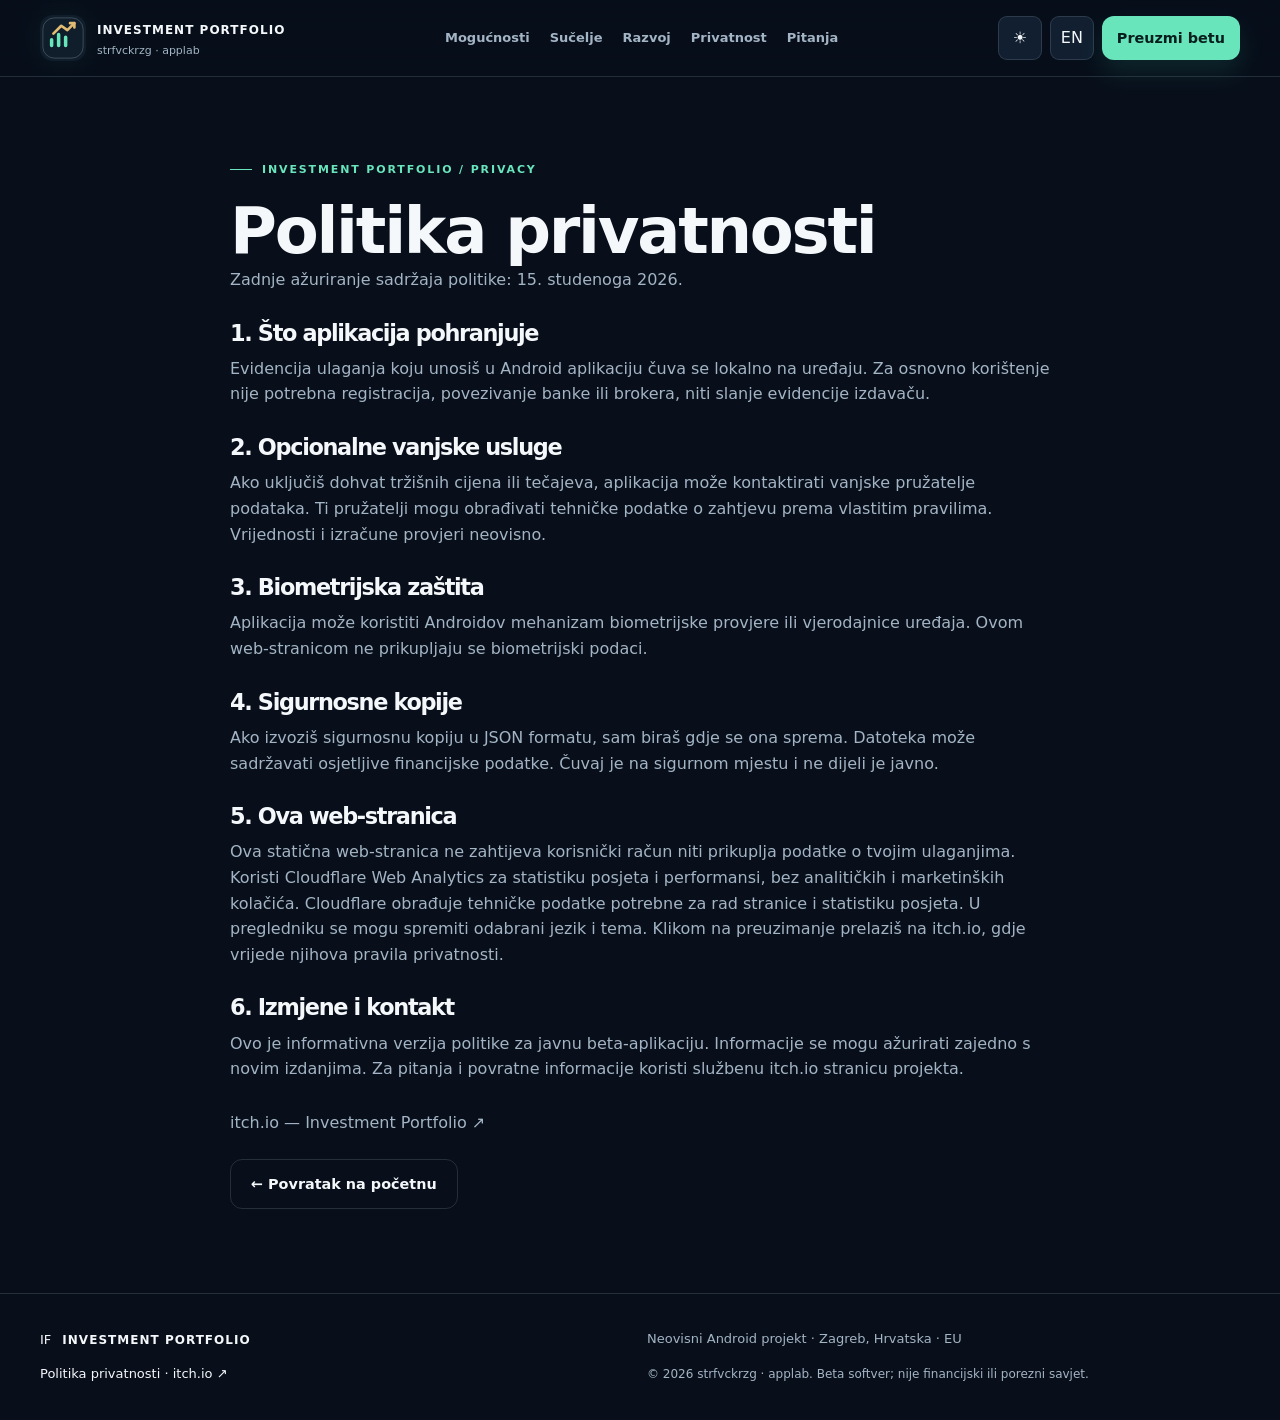
==== commit d647003f: "Restore original website visual identity while retaining Precision Finance updates" ====
--- a/privacy.html
+++ b/privacy.html
@@ -1 +1,46 @@
-<!doctype html><html lang="hr" data-theme="dark"><head><meta charset="utf-8"><meta name="viewport" content="width=device-width, initial-scale=1"><meta name="theme-color" content="#10161d"><meta name="color-scheme" content="dark light"><meta name="description" content="Politika privatnosti Android aplikacije Investment Portfolio."><meta name="google-site-verification" content="X1fkiprhalncVIZ9IxXHjNL3WYvZCoOJ_Sbv2_--LiU"><link rel="canonical" href="https://investment-portfolio-app.pages.dev/privacy"><meta property="og:url" content="https://investment-portfolio-app.pages.dev/privacy"><meta property="og:title" content="Investment Portfolio | Precision Finance"><meta property="og:description" content="Independent Android portfolio tracker. Public Beta 1.1 available; development preview of Precision Finance."><meta property="og:type" content="website"><meta property="og:image" content="https://investment-portfolio-app.pages.dev/assets/pf-social.png"><meta name="twitter:card" content="summary_large_image"><meta name="twitter:image" content="https://investment-portfolio-app.pages.dev/assets/pf-social.png"><title>Politika privatnosti — Investment Portfolio</title><link rel="icon" href="assets/pf-favicon.svg" type="image/svg+xml"><link rel="stylesheet" href="styles.css?v=precision-110"><script src="main.js?v=precision-110" defer></script></head><body><a class="skip" href="#main"><span data-i18n="skip" >Preskoči na sadržaj</span></a><header id="top"><div class="wrap head"><a class="brand" href="index.html"><span class="mark">IF</span><span><strong>INVESTMENT PORTFOLIO</strong><small>strfvckrzg · applab</small></span></a><nav id="siteNav" aria-label="Navigation"><a class="" href="index.html#features"><span data-i18n="navFeatures" >Mogućnosti</span></a><a class="" href="index.html#screenshots"><span data-i18n="navScreens" >Sučelje</span></a><a class="" href="index.html#updates"><span data-i18n="navNews" >Razvoj</span></a><a class="" href="index.html#privacy"><span data-i18n="navPrivacy" >Privatnost</span></a><a class="" href="index.html#faq"><span data-i18n="navFaq" >Pitanja</span></a></nav><div class="tools"><button id="themeToggle" type="button" aria-label="Tema / Theme" title="Tema / Theme">◐</button><button id="langToggle" type="button" aria-label="Change language to English">EN</button><a class="btn small primary" href="https://strfvckrzg-applab.itch.io/investment-portfolio-public-beta-10" target="_blank" rel="noopener noreferrer"><span data-i18n="navDownload" >Preuzmi betu</span></a><button id="menuToggle" type="button" aria-controls="siteNav" aria-expanded="false" aria-label="Izbornik / Menu">☰</button></div></div></header><main id="main" class="wrap legal section"><div class="kicker">INVESTMENT PORTFOLIO / PRIVACY</div><h1 data-i18n="legalTitle" >Politika privatnosti</h1><p data-i18n="legalIntro" class="muted">Zadnje ažuriranje sadržaja politike: 15. studenoga 2026.</p><section><h2 data-i18n="legalh0" >1. Što aplikacija pohranjuje</h2><p data-i18n="legalp0" class="">Evidencija ulaganja koju unosiš u Android aplikaciju čuva se lokalno na uređaju. Za osnovno korištenje nije potrebna registracija, povezivanje banke ili brokera, niti slanje evidencije izdavaču.</p></section><section><h2 data-i18n="legalh1" >2. Opcionalne vanjske usluge</h2><p data-i18n="legalp1" class="">Ako uključiš dohvat tržišnih cijena ili tečajeva, aplikacija može kontaktirati vanjske pružatelje podataka. Ti pružatelji mogu obrađivati tehničke podatke o zahtjevu prema vlastitim pravilima. Vrijednosti i izračune provjeri neovisno.</p></section><section><h2 data-i18n="legalh2" >3. Biometrijska zaštita</h2><p data-i18n="legalp2" class="">Aplikacija može koristiti Androidov mehanizam biometrijske provjere ili vjerodajnice uređaja. Ovom web-stranicom ne prikupljaju se biometrijski podaci.</p></section><section><h2 data-i18n="legalh3" >4. Sigurnosne kopije</h2><p data-i18n="legalp3" class="">Ako izvoziš sigurnosnu kopiju u JSON formatu, sam biraš gdje se ona sprema. Datoteka može sadržavati osjetljive financijske podatke. Čuvaj je na sigurnom mjestu i ne dijeli je javno.</p></section><section><h2 data-i18n="legalh4" >5. Ova web-stranica</h2><p data-i18n="legalp4" class="">Ova statična web-stranica ne zahtijeva korisnički račun niti prikuplja podatke o tvojim ulaganjima. Koristi Cloudflare Web Analytics za statistiku posjeta i performansi, bez analitičkih i marketinških kolačića. Cloudflare obrađuje tehničke podatke potrebne za rad stranice i statistiku posjeta. U pregledniku se mogu spremiti odabrani jezik i tema. Klikom na preuzimanje prelaziš na itch.io, gdje vrijede njihova pravila privatnosti.</p></section><section><h2 data-i18n="legalh5" >6. Izmjene i kontakt</h2><p data-i18n="legalp5" class="">Ovo je informativna verzija politike za javnu beta-aplikaciju. Informacije se mogu ažurirati zajedno s novim izdanjima. Za pitanja i povratne informacije koristi službenu itch.io stranicu projekta.</p></section><p><a href="https://strfvckrzg-applab.itch.io/investment-portfolio-public-beta-10" target="_blank" rel="noopener noreferrer">itch.io — Investment Portfolio ↗</a></p><a class="btn secondary" href="index.html"><span data-i18n="legalBack" >← Povratak na početnu</span></a></main><footer><div class="wrap foot"><a class="brand" href="index.html"><span class="mark">IF</span><strong>INVESTMENT PORTFOLIO</strong></a><p data-i18n="footerTagline" class="">Neovisni Android projekt · Zagreb, Hrvatska · EU</p><div><a class="" href="privacy.html"><span data-i18n="privacyPolicy" >Politika privatnosti</span></a> · <a href="https://strfvckrzg-applab.itch.io/investment-portfolio-public-beta-10" target="_blank" rel="noopener noreferrer">itch.io ↗</a></div><p data-i18n="footerDisclaimer" class="muted">© 2026 strfvckrzg · applab. Beta softver; nije financijski ili porezni savjet.</p></div></footer></body></html>+<!doctype html>
+<html lang="hr" data-theme="dark">
+<head>
+<meta charset="utf-8">
+<meta name="viewport" content="width=device-width, initial-scale=1">
+<meta name="theme-color" content="#080f1b">
+<meta name="color-scheme" content="dark light">
+<meta name="description" content="Politika privatnosti Android aplikacije Investment Portfolio.">
+<meta name="google-site-verification" content="X1fkiprhalncVIZ9IxXHjNL3WYvZCoOJ_Sbv2_--LiU">
+<link rel="canonical" href="https://investment-portfolio-app.pages.dev/privacy">
+<meta property="og:url" content="https://investment-portfolio-app.pages.dev/privacy">
+<meta property="og:title" content="Investment Portfolio | Precision Finance">
+<meta property="og:description" content="Independent Android portfolio tracker. Public Beta 1.1 available; development preview of Precision Finance.">
+<meta property="og:type" content="website">
+<meta property="og:image" content="https://investment-portfolio-app.pages.dev/assets/pf-social.png">
+<meta name="twitter:card" content="summary_large_image">
+<meta name="twitter:image" content="https://investment-portfolio-app.pages.dev/assets/pf-social.png"><title>Politika privatnosti — Investment Portfolio</title>
+<link rel="icon" href="assets/pf-favicon.svg" type="image/svg+xml">
+<link rel="stylesheet" href="styles.css?v=editorial-113">
+<script src="main.js?v=precision-110" defer></script>
+</head>
+<body><a class="skip" href="#main"><span data-i18n="skip">Preskoči na sadržaj</span></a>
+<header id="top"><div class="wrap head"><a class="brand" href="index.html"><span class="brand-mark" aria-hidden="true">
+          <svg viewBox="0 0 48 48" fill="none"><rect x="1" y="1" width="46" height="46" rx="13" stroke="currentColor" stroke-opacity=".25"></rect><path d="M11 32.5V26M19 32.5V20M27 32.5V23" stroke="#68e5b9" stroke-width="4" stroke-linecap="round"></path><path d="m13 19 9-9 7 5 8-8" stroke="#e3bc73" stroke-width="3" stroke-linecap="round" stroke-linejoin="round"></path><path d="M32 7h5v5" stroke="#e3bc73" stroke-width="3" stroke-linecap="round" stroke-linejoin="round"></path></svg>
+        </span>
+        <span class="brand-text"><strong>INVESTMENT PORTFOLIO</strong><small>strfvckrzg · applab</small></span></a>
+<nav id="siteNav" aria-label="Navigation"><a class="" href="index.html#features"><span data-i18n="navFeatures">Mogućnosti</span></a><a class="" href="index.html#screenshots"><span data-i18n="navScreens">Sučelje</span></a><a class="" href="index.html#updates"><span data-i18n="navNews">Razvoj</span></a><a class="" href="index.html#privacy"><span data-i18n="navPrivacy">Privatnost</span></a><a class="" href="index.html#faq"><span data-i18n="navFaq">Pitanja</span></a>
+</nav><div class="tools"><button id="themeToggle" type="button" aria-label="Tema / Theme" title="Tema / Theme">◐</button><button id="langToggle" type="button" aria-label="Change language to English">EN</button><a class="btn small primary" href="https://strfvckrzg-applab.itch.io/investment-portfolio-public-beta-10" target="_blank" rel="noopener noreferrer"><span data-i18n="navDownload">Preuzmi betu</span></a><button id="menuToggle" type="button" aria-controls="siteNav" aria-expanded="false" aria-label="Izbornik / Menu">☰</button></div></div>
+</header>
+<main id="main" class="wrap legal section"><div class="kicker">INVESTMENT PORTFOLIO / PRIVACY</div><h1 data-i18n="legalTitle">Politika privatnosti</h1><p data-i18n="legalIntro" class="muted">Zadnje ažuriranje sadržaja politike: 15. studenoga 2026.</p>
+<section><h2 data-i18n="legalh0">1. Što aplikacija pohranjuje</h2><p data-i18n="legalp0" class="">Evidencija ulaganja koju unosiš u Android aplikaciju čuva se lokalno na uređaju. Za osnovno korištenje nije potrebna registracija, povezivanje banke ili brokera, niti slanje evidencije izdavaču.</p>
+</section>
+<section><h2 data-i18n="legalh1">2. Opcionalne vanjske usluge</h2><p data-i18n="legalp1" class="">Ako uključiš dohvat tržišnih cijena ili tečajeva, aplikacija može kontaktirati vanjske pružatelje podataka. Ti pružatelji mogu obrađivati tehničke podatke o zahtjevu prema vlastitim pravilima. Vrijednosti i izračune provjeri neovisno.</p>
+</section>
+<section><h2 data-i18n="legalh2">3. Biometrijska zaštita</h2><p data-i18n="legalp2" class="">Aplikacija može koristiti Androidov mehanizam biometrijske provjere ili vjerodajnice uređaja. Ovom web-stranicom ne prikupljaju se biometrijski podaci.</p>
+</section>
+<section><h2 data-i18n="legalh3">4. Sigurnosne kopije</h2><p data-i18n="legalp3" class="">Ako izvoziš sigurnosnu kopiju u JSON formatu, sam biraš gdje se ona sprema. Datoteka može sadržavati osjetljive financijske podatke. Čuvaj je na sigurnom mjestu i ne dijeli je javno.</p>
+</section>
+<section><h2 data-i18n="legalh4">5. Ova web-stranica</h2><p data-i18n="legalp4" class="">Ova statična web-stranica ne zahtijeva korisnički račun niti prikuplja podatke o tvojim ulaganjima. Koristi Cloudflare Web Analytics za statistiku posjeta i performansi, bez analitičkih i marketinških kolačića. Cloudflare obrađuje tehničke podatke potrebne za rad stranice i statistiku posjeta. U pregledniku se mogu spremiti odabrani jezik i tema. Klikom na preuzimanje prelaziš na itch.io, gdje vrijede njihova pravila privatnosti.</p>
+</section>
+<section><h2 data-i18n="legalh5">6. Izmjene i kontakt</h2><p data-i18n="legalp5" class="">Ovo je informativna verzija politike za javnu beta-aplikaciju. Informacije se mogu ažurirati zajedno s novim izdanjima. Za pitanja i povratne informacije koristi službenu itch.io stranicu projekta.</p>
+</section><p><a href="https://strfvckrzg-applab.itch.io/investment-portfolio-public-beta-10" target="_blank" rel="noopener noreferrer">itch.io — Investment Portfolio ↗</a></p><a class="btn secondary" href="index.html"><span data-i18n="legalBack">← Povratak na početnu</span></a>
+</main>
+<footer><div class="wrap foot"><a class="brand" href="index.html"><span class="mark">IF</span><strong>INVESTMENT PORTFOLIO</strong></a><p data-i18n="footerTagline" class="">Neovisni Android projekt · Zagreb, Hrvatska · EU</p><div><a class="" href="privacy.html"><span data-i18n="privacyPolicy">Politika privatnosti</span></a> · <a href="https://strfvckrzg-applab.itch.io/investment-portfolio-public-beta-10" target="_blank" rel="noopener noreferrer">itch.io ↗</a></div><p data-i18n="footerDisclaimer" class="muted">© 2026 strfvckrzg · applab. Beta softver; nije financijski ili porezni savjet.</p></div>
+</footer>
+</body></html>
--- a/styles.css
+++ b/styles.css
@@ -1,5 +1,252 @@
-:root{color-scheme:dark;--bg:#10161d;--panel:#19242e;--panel2:#141e27;--ink:#eef5f7;--sub:#aabac6;--line:#30424e;--accent:#42d8c3;--accent-ink:#102624;--soft:#153b3b;--warn:#e5bf82;--shadow:0 24px 70px #0004}html[data-theme=light]{color-scheme:light;--bg:#f1f5f6;--panel:#fff;--panel2:#e7eeef;--ink:#172a34;--sub:#4b6472;--line:#cad9de;--accent:#007c72;--accent-ink:#fff;--soft:#d7eeeb;--warn:#855719;--shadow:0 24px 65px #23394814}*{box-sizing:border-box}html{scroll-behavior:smooth;scroll-padding-top:92px}body{margin:0;background:var(--bg);color:var(--ink);font-family:system-ui,-apple-system,BlinkMacSystemFont,"Segoe UI",sans-serif;font-size:16px;line-height:1.6}button,a{-webkit-tap-highlight-color:transparent}button{font:inherit;color:inherit;cursor:pointer}a{color:inherit;text-decoration:none}a:hover{color:var(--accent)}:focus-visible{outline:3px solid var(--accent);outline-offset:4px}img{max-width:100%;display:block;height:auto}h1,h2,h3,p{margin:0}h1,h2,h3{line-height:1.13;letter-spacing:-.035em}h1{font-size:clamp(3rem,6.2vw,5.8rem);font-weight:730}h2{font-size:clamp(2rem,3.8vw,3.65rem);font-weight:680}h3{font-size:1.3rem}p{color:var(--sub)}em{font-style:normal;color:var(--accent)}.wrap{width:min(1200px,calc(100% - 64px));margin-inline:auto}.skip{position:fixed;left:16px;top:-100px;padding:12px;background:var(--panel);z-index:10}.skip:focus{top:12px}header{position:sticky;top:0;z-index:9;background:var(--bg);border-bottom:1px solid var(--line)}.head{display:flex;align-items:center;justify-content:space-between;gap:18px;height:76px}.brand{display:flex;gap:11px;align-items:center;line-height:1.2;flex-shrink:0}.brand strong{font-size:12px;letter-spacing:.085em}.brand small{display:block;color:var(--sub);font-size:11px;margin-top:5px}.mark{display:grid;place-items:center;background:var(--soft);border:1px solid var(--line);color:var(--accent);width:43px;height:43px;border-radius:12px;font-size:20px;font-weight:800;letter-spacing:-.08em}nav{display:flex;gap:20px;font-size:13px;color:var(--sub);font-weight:600}.tools{display:flex;gap:8px;align-items:center}.tools button,.periods button,.dialog-nav button,.dialog-head button{min-width:44px;min-height:44px;border:1px solid var(--line);background:var(--panel);border-radius:9px}.tools button:hover,.periods button:hover{border-color:var(--accent)}#menuToggle{display:none}.btn{display:inline-flex;justify-content:center;align-items:center;min-height:50px;padding:12px 20px;font-weight:700;border-radius:10px;border:1px solid transparent;line-height:1.3}.primary{background:var(--accent);color:var(--accent-ink)}.primary:hover{color:var(--accent-ink);filter:brightness(1.08)}.secondary{background:var(--panel);border-color:var(--line);color:var(--ink)}.small{padding:10px 14px;font-size:13px;min-height:44px}.hero{display:grid;grid-template-columns:1fr .9fr;gap:45px;align-items:center;min-height:640px;padding-block:56px 62px}.status{display:inline-flex;gap:10px;align-items:center;font-size:11px;letter-spacing:.12em;font-weight:800;color:var(--accent);margin-bottom:23px}.status i{width:8px;height:8px;background:var(--accent);border-radius:100%}.lead{font-size:1.15rem;max-width:580px;margin-top:25px}.cta{display:flex;flex-wrap:wrap;gap:12px;margin-top:30px}.trust{display:flex;gap:10px;flex-wrap:wrap;color:var(--sub);font-size:12px;margin-top:24px}.trust b{color:var(--accent)}.hero-art{position:relative;border:1px solid var(--line);background:radial-gradient(ellipse at 50% 40%,var(--soft),transparent 75%),var(--panel2);border-radius:22px;overflow:hidden;min-height:540px;display:flex;flex-direction:column;justify-content:space-between;padding:20px 24px;box-shadow:var(--shadow)}.art-label{display:flex;align-items:center;justify-content:space-between;gap:12px;font-size:11px;letter-spacing:.12em;font-weight:750;color:var(--sub)}.tag{display:inline-flex;border:1px solid var(--line);padding:5px 9px;border-radius:7px;font-size:10px;font-weight:700;letter-spacing:.07em;color:var(--accent);background:var(--panel)}.phone-stack{position:relative;height:460px;width:100%;margin-top:18px}.phone{position:absolute;width:202px;border:6px solid #0c1117;border-radius:23px;box-shadow:0 20px 40px #0006;object-fit:cover;object-position:top;height:445px}.phone.front{left:calc(50% - 130px);top:0;transform:rotate(-5deg);z-index:2}.phone.back{left:calc(50% - 5px);top:34px;transform:rotate(8deg)}.art-caption{font-size:11px;text-align:center;position:relative;margin-top:12px}.strip{border-block:1px solid var(--line);background:var(--panel2)}.strip-inner{display:flex;gap:18px;align-items:center;min-height:72px;font-size:14px;flex-wrap:wrap}.strip-inner>span:not(.strip-end){color:var(--accent)}.strip-end{margin-left:auto;color:var(--sub);font-size:11px;letter-spacing:.15em}.section{padding-block:84px}.kicker{font-size:11px;letter-spacing:.17em;font-weight:800;color:var(--accent);margin-bottom:16px}.section-top{display:flex;justify-content:space-between;gap:24px;align-items:end;margin-bottom:32px}.section-top>p{max-width:340px}.muted,.note{color:var(--sub)}.note{font-size:13px;line-height:1.55;margin-top:17px}.features{display:grid;grid-template-columns:repeat(3,1fr);gap:14px}.feature{padding:25px;min-height:196px;background:var(--panel);border:1px solid var(--line);border-radius:14px}.feature-no{display:inline-flex;color:var(--accent);background:var(--soft);padding:5px 10px;border-radius:6px;font-size:12px;font-weight:700;margin-bottom:25px}.feature h3{margin-bottom:10px}.feature p{font-size:14px}.showcase,.demo-section{background:var(--panel2);border-block:1px solid var(--line)}.gallery{display:grid;grid-template-columns:repeat(6,minmax(0,1fr));gap:14px}.shot{background:var(--panel);border:1px solid var(--line);border-radius:13px;padding:9px;display:flex;flex-wrap:wrap;align-items:center;justify-content:space-between;gap:8px;text-align:left;min-width:0}.shot img{width:100%;border-radius:8px;border:1px solid var(--line)}.shot strong{font-size:12px;line-height:1.35;flex:1}.shot>span{color:var(--accent)}.shot:hover{border-color:var(--accent)}.release-grid{display:grid;grid-template-columns:1fr 1fr;gap:20px;margin-top:30px}.release{border:1px solid var(--line);background:var(--panel);border-radius:16px;padding:28px}.release.current{border-color:var(--accent)}.release-label{font-size:11px;font-weight:800;letter-spacing:.09em;color:var(--accent);margin-bottom:16px}.pending{color:var(--warn)}.release h3{font-size:26px;margin-bottom:15px}.release .btn{margin-top:24px}.tax-panel{background:var(--panel);border:1px solid var(--line);border-radius:16px;padding:26px;margin-top:24px}.tax-panel h3{font-size:25px}.tax-grid{display:grid;grid-template-columns:1fr 1fr;gap:12px}.tax-grid p{padding:16px;border-left:3px solid var(--accent);background:var(--panel2);border-radius:6px;font-size:14px}.regional{margin-top:20px;border:1px solid var(--line);border-radius:12px;background:var(--panel);padding:20px}.regional p{margin-top:15px}table{border-collapse:collapse;width:100%;font-size:14px;margin:18px 0}th,td{padding:12px 8px;text-align:left;vertical-align:top;border-bottom:1px solid var(--line)}thead th{color:var(--accent)}td{color:var(--sub)}summary{cursor:pointer;font-weight:650;color:var(--ink);padding:10px 0}.demo-layout{display:grid;grid-template-columns:.9fr 1.1fr;gap:50px;align-items:center}.demo-card{border:1px solid var(--line);border-radius:18px;background:var(--panel);padding:28px;box-shadow:var(--shadow)}.demo-head{display:flex;align-items:center;justify-content:space-between;color:var(--sub)}.demo-value{display:block;font-size:clamp(28px,4vw,45px);letter-spacing:-.04em;margin-top:10px}.demo-card svg{width:100%;display:block;margin:15px 0}.gridlines{fill:none;stroke:var(--line);stroke-dasharray:4 6}.periods{display:flex;justify-content:flex-end;gap:8px}.periods [aria-pressed=true]{background:var(--soft);color:var(--accent);border-color:var(--accent)}.privacy-box{display:grid;grid-template-columns:1fr .9fr;gap:35px;align-items:center;border:1px solid var(--line);background:var(--panel);padding:35px;border-radius:20px}.privacy-box p{margin:20px 0}.privacy-compare{display:grid;grid-template-columns:1fr 1fr;gap:12px;max-width:370px;justify-self:end}.privacy-compare button{border:1px solid var(--line);border-radius:10px;background:var(--panel2);padding:8px;font-size:12px}.privacy-compare img{border-radius:6px;margin-bottom:6px}.steps{display:grid;grid-template-columns:repeat(3,1fr);gap:20px;margin-top:28px}.steps article{border-top:1px solid var(--line);padding-top:16px}.steps b{color:var(--accent);font-size:13px}.steps h3{margin:16px 0 10px}.faq{display:grid;grid-template-columns:1fr 1.4fr;gap:40px}.faq details{border-bottom:1px solid var(--line);padding:8px 0}.faq details p{padding:8px 0 18px}.closing{display:grid;grid-template-columns:1.1fr .9fr;gap:38px;background:var(--panel);padding:36px;border:1px solid var(--line);border-radius:20px}.closing p{margin:17px 0}.hash{background:var(--panel2);padding:22px;border-radius:14px;border:1px solid var(--line);min-width:0}.hash code{display:block;overflow-wrap:anywhere;font-size:13px;color:var(--accent);margin-bottom:14px}.hash .btn{min-height:44px}.hash #copyStatus{display:block;color:var(--sub);font-size:12px}footer{border-top:1px solid var(--line);padding:35px 0}.foot{display:grid;grid-template-columns:1fr 1fr;gap:14px;align-items:center;font-size:13px}.foot .muted{font-size:12px}.legal{max-width:820px}.legal h1{font-size:clamp(2.3rem,6vw,4rem)}.legal section{margin:28px 0}.legal section h2{font-size:1.4rem;margin-bottom:10px}.legal .btn{margin-top:24px}dialog{background:var(--panel);color:var(--ink);border:1px solid var(--line);border-radius:16px;max-width:min(94vw,550px);max-height:94vh;padding:16px;overflow:auto}dialog::backdrop{background:#000b}.dialog-head{display:flex;align-items:center;justify-content:space-between;gap:12px}.dialog-nav{display:flex;gap:10px;justify-content:center;margin:8px 0}#dialogImage{width:auto;max-height:67vh;max-width:100%;margin:auto;border-radius:8px}dialog .note{text-align:center;margin-top:8px}@media(max-width:1040px){.head{gap:10px}.head nav{gap:12px;font-size:12px}.brand strong{font-size:11px}.gallery{grid-template-columns:repeat(3,1fr)}.hero{gap:24px}.strip-end{display:none}}@media(max-width:820px){.wrap{width:min(100% - 36px,720px)}.head{height:68px}.head nav{display:none;position:absolute;top:68px;left:0;right:0;background:var(--panel);padding:14px 18px;border-bottom:1px solid var(--line);flex-direction:column;gap:0}.head nav.open{display:flex}.head nav a{padding:12px;font-size:15px}#menuToggle{display:inline-block}.tools .btn{display:none}.hero{grid-template-columns:1fr;padding-block:44px;min-height:unset}.hero-art{min-height:unset;max-width:570px;width:100%;margin-inline:auto}.section{padding-block:58px}.features{grid-template-columns:repeat(2,1fr)}.release-grid,.demo-layout,.privacy-box,.faq,.closing{grid-template-columns:1fr}.section-top{align-items:start;flex-direction:column;gap:12px}.privacy-compare{justify-self:center}.strip-inner{font-size:12px;gap:10px}.foot{grid-template-columns:1fr}.phone-stack{height:460px}}@media(max-width:480px){.wrap{width:calc(100% - 28px)}.brand strong{font-size:10px;max-width:122px;display:block}.brand small{font-size:10px}.brand{gap:7px}.mark{width:35px;height:35px;font-size:17px}.tools{gap:5px}.tools button{min-width:39px;min-height:44px}.hero-art{padding:14px}.phone-stack{height:385px}.phone{width:162px;height:365px}.phone.front{left:calc(50% - 110px)}.phone.back{left:calc(50% - 9px);top:23px}.features,.tax-grid,.steps{grid-template-columns:1fr}.feature{min-height:unset}.gallery{grid-template-columns:repeat(2,minmax(0,1fr));gap:10px}.section{padding-block:44px}.release,.tax-panel,.privacy-box,.closing,.demo-card{padding:20px}.section-top{margin-bottom:22px}.hero h1{font-size:clamp(2.65rem,12vw,4.1rem)}.cta .btn{width:100%}.regional{padding:12px}.regional td,.regional th{font-size:12px;overflow-wrap:anywhere}.trust{font-size:11px}.art-label{font-size:10px}.lead{font-size:1rem}.shot strong{font-size:11px}}@media(prefers-reduced-motion:reduce){html{scroll-behavior:auto}}
+*{box-sizing:border-box}html{scroll-behavior:smooth;scroll-padding-top:92px}body{margin:0;background:var(--bg);color:var(--ink);font-family:system-ui,-apple-system,BlinkMacSystemFont,"Segoe UI",sans-serif;font-size:16px;line-height:1.6}button,a{-webkit-tap-highlight-color:transparent}button{font:inherit;color:inherit;cursor:pointer}a{color:inherit;text-decoration:none}a:hover{color:var(--accent)}:focus-visible{outline:3px solid var(--accent);outline-offset:4px}img{max-width:100%;display:block;height:auto}h1,h2,h3,p{margin:0}h1,h2,h3{line-height:1.13;letter-spacing:-.035em}h1{font-size:clamp(3rem,6.2vw,5.8rem);font-weight:730}h2{font-size:clamp(2rem,3.8vw,3.65rem);font-weight:680}h3{font-size:1.3rem}p{color:var(--sub)}em{font-style:normal;color:var(--accent)}.wrap{width:min(1200px,calc(100% - 64px));margin-inline:auto}.skip{position:fixed;left:16px;top:-100px;padding:12px;background:var(--panel);z-index:10}.skip:focus{top:12px}header{position:sticky;top:0;z-index:9;background:var(--bg);border-bottom:1px solid var(--line)}.head{display:flex;align-items:center;justify-content:space-between;gap:18px;height:76px}.brand{display:flex;gap:11px;align-items:center;line-height:1.2;flex-shrink:0}.brand strong{font-size:12px;letter-spacing:.085em}.brand small{display:block;color:var(--sub);font-size:11px;margin-top:5px}nav{display:flex;gap:20px;font-size:13px;color:var(--sub);font-weight:600}.tools{display:flex;gap:8px;align-items:center}.tools button,.periods button,.dialog-nav button,.dialog-head button{min-width:44px;min-height:44px;border:1px solid var(--line);background:var(--panel);border-radius:9px}.tools button:hover,.periods button:hover{border-color:var(--accent)}#menuToggle{display:none}.btn{display:inline-flex;justify-content:center;align-items:center;min-height:50px;padding:12px 20px;font-weight:700;border-radius:10px;border:1px solid transparent;line-height:1.3}.primary{background:var(--accent);color:var(--accent-ink)}.primary:hover{color:var(--accent-ink);filter:brightness(1.08)}.secondary{background:var(--panel);border-color:var(--line);color:var(--ink)}.small{padding:10px 14px;font-size:13px;min-height:44px}.hero{display:grid;grid-template-columns:1fr .9fr;gap:45px;align-items:center;min-height:640px;padding-block:56px 62px}.status{display:inline-flex;gap:10px;align-items:center;font-size:11px;letter-spacing:.12em;font-weight:800;color:var(--accent);margin-bottom:23px}.status i{width:8px;height:8px;background:var(--accent);border-radius:100%}.lead{font-size:1.15rem;max-width:580px;margin-top:25px}.cta{display:flex;flex-wrap:wrap;gap:12px;margin-top:30px}.trust{display:flex;gap:10px;flex-wrap:wrap;color:var(--sub);font-size:12px;margin-top:24px}.trust b{color:var(--accent)}.art-label{display:flex;align-items:center;justify-content:space-between;gap:12px;font-size:11px;letter-spacing:.12em;font-weight:750;color:var(--sub)}.tag{display:inline-flex;border:1px solid var(--line);padding:5px 9px;border-radius:7px;font-size:10px;font-weight:700;letter-spacing:.07em;color:var(--accent);background:var(--panel)}.art-caption{font-size:11px;text-align:center;position:relative;margin-top:12px}.strip{border-block:1px solid var(--line);background:var(--panel2)}.strip-inner{display:flex;gap:18px;align-items:center;min-height:72px;font-size:14px;flex-wrap:wrap}.strip-inner>span:not(.strip-end){color:var(--accent)}.strip-end{margin-left:auto;color:var(--sub);font-size:11px;letter-spacing:.15em}.section{padding-block:84px}.kicker{font-size:11px;letter-spacing:.17em;font-weight:800;color:var(--accent);margin-bottom:16px}.section-top{display:flex;justify-content:space-between;gap:24px;align-items:end;margin-bottom:32px}.section-top>p{max-width:340px}.muted,.note{color:var(--sub)}.note{font-size:13px;line-height:1.55;margin-top:17px}.features{display:grid;grid-template-columns:repeat(3,1fr);gap:14px}.feature{padding:25px;min-height:196px;background:var(--panel);border:1px solid var(--line);border-radius:14px}.feature h3{margin-bottom:10px}.feature p{font-size:14px}.showcase,.demo-section{background:var(--panel2);border-block:1px solid var(--line)}.gallery{display:grid;grid-template-columns:repeat(6,minmax(0,1fr));gap:14px}.shot{background:var(--panel);border:1px solid var(--line);border-radius:13px;padding:9px;display:flex;flex-wrap:wrap;align-items:center;justify-content:space-between;gap:8px;text-align:left;min-width:0}.shot img{width:100%;border-radius:8px;border:1px solid var(--line)}.shot strong{font-size:12px;line-height:1.35;flex:1}.shot>span{color:var(--accent)}.shot:hover{border-color:var(--accent)}.release-grid{display:grid;grid-template-columns:1fr 1fr;gap:20px;margin-top:30px}.release{border:1px solid var(--line);background:var(--panel);border-radius:16px;padding:28px}.release.current{border-color:var(--accent)}.release-label{font-size:11px;font-weight:800;letter-spacing:.09em;color:var(--accent);margin-bottom:16px}.pending{color:var(--warn)}.release h3{font-size:26px;margin-bottom:15px}.release .btn{margin-top:24px}.tax-panel{background:var(--panel);border:1px solid var(--line);border-radius:16px;padding:26px;margin-top:24px}.tax-panel h3{font-size:25px}.tax-grid{display:grid;grid-template-columns:1fr 1fr;gap:12px}.tax-grid p{padding:16px;border-left:3px solid var(--accent);background:var(--panel2);border-radius:6px;font-size:14px}.regional{margin-top:20px;border:1px solid var(--line);border-radius:12px;background:var(--panel);padding:20px}.regional p{margin-top:15px}table{border-collapse:collapse;width:100%;font-size:14px;margin:18px 0}th,td{padding:12px 8px;text-align:left;vertical-align:top;border-bottom:1px solid var(--line)}thead th{color:var(--accent)}td{color:var(--sub)}summary{cursor:pointer;font-weight:650;color:var(--ink);padding:10px 0}.demo-layout{display:grid;grid-template-columns:.9fr 1.1fr;gap:50px;align-items:center}.demo-card{border:1px solid var(--line);border-radius:18px;background:var(--panel);padding:28px;box-shadow:var(--shadow)}.demo-head{display:flex;align-items:center;justify-content:space-between;color:var(--sub)}.demo-value{display:block;font-size:clamp(28px,4vw,45px);letter-spacing:-.04em;margin-top:10px}.demo-card svg{width:100%;display:block;margin:15px 0}.gridlines{fill:none;stroke:var(--line);stroke-dasharray:4 6}.periods{display:flex;justify-content:flex-end;gap:8px}.periods [aria-pressed=true]{background:var(--soft);color:var(--accent);border-color:var(--accent)}.privacy-box{display:grid;grid-template-columns:1fr .9fr;gap:35px;align-items:center;border:1px solid var(--line);background:var(--panel);padding:35px;border-radius:20px}.privacy-box p{margin:20px 0}.privacy-compare{display:grid;grid-template-columns:1fr 1fr;gap:12px;max-width:370px;justify-self:end}.privacy-compare button{border:1px solid var(--line);border-radius:10px;background:var(--panel2);padding:8px;font-size:12px}.privacy-compare img{border-radius:6px;margin-bottom:6px}.steps{display:grid;grid-template-columns:repeat(3,1fr);gap:20px;margin-top:28px}.steps article{border-top:1px solid var(--line);padding-top:16px}.steps b{color:var(--accent);font-size:13px}.steps h3{margin:16px 0 10px}.faq{display:grid;grid-template-columns:1fr 1.4fr;gap:40px}.faq details{border-bottom:1px solid var(--line);padding:8px 0}.faq details p{padding:8px 0 18px}.closing{display:grid;grid-template-columns:1.1fr .9fr;gap:38px;background:var(--panel);padding:36px;border:1px solid var(--line);border-radius:20px}.closing p{margin:17px 0}.hash{background:var(--panel2);padding:22px;border-radius:14px;border:1px solid var(--line);min-width:0}.hash code{display:block;overflow-wrap:anywhere;font-size:13px;color:var(--accent);margin-bottom:14px}.hash .btn{min-height:44px}.hash #copyStatus{display:block;color:var(--sub);font-size:12px}footer{border-top:1px solid var(--line);padding:35px 0}.foot{display:grid;grid-template-columns:1fr 1fr;gap:14px;align-items:center;font-size:13px}.foot .muted{font-size:12px}.legal{max-width:820px}.legal h1{font-size:clamp(2.3rem,6vw,4rem)}.legal section{margin:28px 0}.legal section h2{font-size:1.4rem;margin-bottom:10px}.legal .btn{margin-top:24px}dialog{background:var(--panel);color:var(--ink);border:1px solid var(--line);border-radius:16px;max-width:min(94vw,550px);max-height:94vh;padding:16px;overflow:auto}dialog::backdrop{background:#000b}.dialog-head{display:flex;align-items:center;justify-content:space-between;gap:12px}.dialog-nav{display:flex;gap:10px;justify-content:center;margin:8px 0}#dialogImage{width:auto;max-height:67vh;max-width:100%;margin:auto;border-radius:8px}dialog .note{text-align:center;margin-top:8px}@media(max-width:1040px){.head{gap:10px}.head nav{gap:12px;font-size:12px}.brand strong{font-size:11px}.gallery{grid-template-columns:repeat(3,1fr)}.hero{gap:24px}.strip-end{display:none}}@media(max-width:820px){.wrap{width:min(100% - 36px,720px)}.head{height:68px}.head nav{display:none;position:absolute;top:68px;left:0;right:0;background:var(--panel);padding:14px 18px;border-bottom:1px solid var(--line);flex-direction:column;gap:0}.head nav.open{display:flex}.head nav a{padding:12px;font-size:15px}#menuToggle{display:inline-block}.tools .btn{display:none}.hero{grid-template-columns:1fr;padding-block:44px;min-height:unset}.section{padding-block:58px}.features{grid-template-columns:repeat(2,1fr)}.release-grid,.demo-layout,.privacy-box,.faq,.closing{grid-template-columns:1fr}.section-top{align-items:start;flex-direction:column;gap:12px}.privacy-compare{justify-self:center}.strip-inner{font-size:12px;gap:10px}.foot{grid-template-columns:1fr}}@media(max-width:480px){.wrap{width:calc(100% - 28px)}.brand strong{font-size:10px;max-width:122px;display:block}.brand small{font-size:10px}.brand{gap:7px}.tools{gap:5px}.tools button{min-width:39px;min-height:44px}.features,.tax-grid,.steps{grid-template-columns:1fr}.feature{min-height:unset}.gallery{grid-template-columns:repeat(2,minmax(0,1fr));gap:10px}.section{padding-block:44px}.release,.tax-panel,.privacy-box,.closing,.demo-card{padding:20px}.section-top{margin-bottom:22px}.hero h1{font-size:clamp(2.65rem,12vw,4.1rem)}.cta .btn{width:100%}.regional{padding:12px}.regional td,.regional th{font-size:12px;overflow-wrap:anywhere}.trust{font-size:11px}.art-label{font-size:10px}.lead{font-size:1rem}.shot strong{font-size:11px}}@media(prefers-reduced-motion:reduce){html{scroll-behavior:auto}}
 
 /* Focus targets and mobile touch controls. */
 #main:focus{outline:none}@media(max-width:480px){.tools button{min-width:44px;min-height:44px}}
 @media(max-width:360px){.brand strong{max-width:88px;overflow-wrap:anywhere}.brand small{max-width:88px;line-height:1.15}.head{gap:6px}}
+
+/* Original Investment Portfolio palette and editorial typography. */
+:root {
+  color-scheme: dark;
+  --bg: #080f1b;
+  --panel: #121f30;
+  --panel2: #0b1624;
+  --ink: #f5f8fa;
+  --sub: #a3b4c4;
+  --line: rgba(183, 207, 224, .16);
+  --accent: #69e5bc;
+  --accent-ink: #071e1c;
+  --soft: #1b343c;
+  --warn: #dfbc7a;
+  --heading-accent: #ebd5b0;
+  --shadow: 0 24px 80px rgba(0, 0, 0, .24);
+  --editorial: Georgia, "Times New Roman", serif;
+}
+html[data-theme=light] {
+  color-scheme: light;
+  --bg: #f5f8f7;
+  --panel: #fff;
+  --panel2: #eaf0ef;
+  --ink: #132433;
+  --sub: #536a77;
+  --line: rgba(20, 43, 56, .18);
+  --accent: #087e64;
+  --accent-ink: #fff;
+  --soft: #dfede7;
+  --warn: #946b2a;
+  --heading-accent: #7c5926;
+  --shadow: 0 24px 70px rgba(22, 51, 61, .10);
+}
+
+header {
+  background: color-mix(in srgb, var(--bg) 87%, transparent);
+  backdrop-filter: blur(20px);
+}
+.brand-mark {
+  display: grid;
+  place-items: center;
+  flex: none;
+  width: 46px;
+  height: 46px;
+  border-radius: 13px;
+  background: #101e2c;
+  color: #d8e4ed;
+  box-shadow: 0 0 30px rgba(105, 229, 188, .07);
+}
+.brand-mark svg { width: 42px; }
+.brand-text { min-width: 0; }
+.btn { font-size: .9rem; border-radius: 12px; }
+.primary { box-shadow: 0 12px 26px rgba(77, 213, 170, .12); }
+.secondary { background: transparent; }
+.secondary:hover { border-color: var(--accent); }
+a:focus-visible, button:focus-visible, summary:focus-visible {
+  outline-color: var(--heading-accent);
+}
+
+main { overflow: clip; }
+.hero {
+  min-height: 695px;
+  grid-template-columns: minmax(0, 1.05fr) minmax(0, .95fr);
+  position: relative;
+  isolation: isolate;
+}
+.hero::before {
+  content: "";
+  pointer-events: none;
+  position: absolute;
+  z-index: -1;
+  inset: 0 -6vw;
+  background: radial-gradient(ellipse at 76% 42%, rgba(49, 115, 123, .19), transparent 57%);
+}
+.hero h1 {
+  font-size: clamp(3.2rem, 6.2vw, 5.5rem);
+  font-weight: 780;
+  letter-spacing: -.075em;
+  line-height: 1.04;
+}
+.hero h1 em {
+  font-family: var(--editorial);
+  font-style: italic;
+  font-weight: 400;
+  letter-spacing: -.064em;
+  color: var(--heading-accent);
+}
+.hero .status {
+  border: 1px solid var(--line);
+  border-radius: 999px;
+  background: color-mix(in srgb, var(--accent) 5%, transparent);
+  padding: 8px 13px;
+}
+.status i { box-shadow: 0 0 12px var(--accent); }
+.hero-visual {
+  min-width: 0;
+  min-height: 592px;
+  position: relative;
+  display: grid;
+  place-items: center;
+  isolation: isolate;
+}
+.hero-orbit {
+  position: absolute;
+  z-index: -1;
+  width: 112%;
+  aspect-ratio: 1;
+  border: 1px solid var(--line);
+  border-radius: 50%;
+}
+.orbit-two { width: 92%; }
+.glow-ball {
+  position: absolute;
+  z-index: -1;
+  inset: 12% 4%;
+  background: radial-gradient(ellipse, rgba(60, 153, 144, .28), transparent 69%);
+  filter: blur(15px);
+}
+.phone-mockup {
+  width: min(76%, 267px);
+  overflow: hidden;
+  background: #03070e;
+  border: 8px solid #111e2c;
+  border-radius: 35px;
+  box-shadow: 0 32px 70px rgba(0, 0, 0, .45), 0 0 0 1px rgba(189, 215, 229, .2);
+  transform: rotate(6deg);
+}
+.phone-mockup img { width: 100%; height: auto; }
+.hero-visual .art-label {
+  position: absolute;
+  top: 12%;
+  left: -4%;
+  z-index: 1;
+  padding: 10px 12px;
+  color: var(--ink);
+  border: 1px solid var(--line);
+  background: var(--panel);
+  border-radius: 12px;
+  transform: rotate(-5deg);
+  box-shadow: var(--shadow);
+}
+.hero-visual .art-caption {
+  grid-row: 2;
+  margin-top: 20px;
+  max-width: 29ch;
+}
+.strip { background: color-mix(in srgb, var(--panel) 62%, var(--bg)); }
+.strip-inner > span:not(.strip-end) { color: var(--heading-accent); }
+.section h2 { letter-spacing: -.06em; font-weight: 755; }
+.kicker {
+  display: flex;
+  align-items: center;
+  gap: 10px;
+}
+.kicker::before {
+  content: "";
+  width: 22px;
+  height: 1px;
+  flex: none;
+  background: var(--accent);
+}
+
+.feature, .release, .tax-panel, .regional, .shot {
+  border-radius: 17px;
+}
+.feature {
+  position: relative;
+  min-height: 222px;
+  overflow: hidden;
+  transition: transform .22s, border-color .22s;
+}
+.feature:hover { transform: translateY(-3px); border-color: var(--accent); }
+.feature:first-child, .release.current, .demo-card, .closing, .privacy-box {
+  background: linear-gradient(145deg, var(--soft), var(--panel) 78%);
+}
+.feature h3, .feature p { position: relative; z-index: 1; }
+.feature-icon {
+  display: grid;
+  place-items: center;
+  width: 46px;
+  height: 46px;
+  margin-bottom: 20px;
+  border: 1px solid var(--line);
+  border-radius: 12px;
+  background: color-mix(in srgb, var(--accent) 8%, transparent);
+  color: var(--accent);
+}
+.feature-icon svg { width: 23px; height: 23px; }
+.card-motif {
+  position: absolute;
+  display: flex;
+  align-items: end;
+  gap: 7px;
+  bottom: -16px;
+  right: 12px;
+  opacity: .10;
+  transform: rotate(16deg);
+}
+.card-motif span { width: 21px; height: 68px; border-radius: 5px; background: var(--accent); }
+.card-motif span:nth-child(2) { height: 92px; }
+.card-motif span:nth-child(3) { height: 116px; }
+.card-motif span:nth-child(4) { height: 140px; }
+
+.gallery {
+  display: grid;
+  grid-template-columns: none;
+  grid-auto-flow: column;
+  grid-auto-columns: minmax(220px, calc((100% - 54px) / 4));
+  gap: 18px;
+  overflow-x: auto;
+  scroll-snap-type: x proximity;
+  scrollbar-width: thin;
+  scrollbar-color: var(--sub) transparent;
+  padding: 6px 6px 15px;
+}
+.shot { scroll-snap-align: start; transition: border-color .2s, transform .2s; }
+.shot:hover { transform: translateY(-3px); }
+.shot strong { font-size: .88rem; padding: 7px 4px 3px; }
+.shot img { width: 100%; }
+.demo-section { background: var(--bg); }
+#chartLine { stroke: var(--accent); }
+#chartDot { fill: var(--accent); }
+#gradient stop { stop-color: var(--accent); }
+#download { margin-bottom: 28px; }
+
+@media (max-width: 900px) {
+  .hero-visual .art-label { left: 0; }
+}
+@media (max-width: 820px) {
+  .hero { grid-template-columns: minmax(0, 1fr); min-height: 0; }
+  .hero-visual { width: min(100%, 475px); justify-self: center; min-height: 0; padding-top: 18px; }
+  .hero-visual .art-caption { margin-top: 26px; }
+  .hero-orbit { width: 95%; }
+  .orbit-two { width: 80%; }
+  .feature { min-height: 0; }
+}
+@media (max-width: 480px) {
+  .brand-mark { width: 34px; height: 34px; }
+  .brand-mark svg { width: 32px; }
+  .hero h1 { font-size: clamp(2.65rem, 12vw, 4.1rem); }
+  .hero-visual .art-label { top: 9%; }
+  .phone-mockup { width: min(72%, 215px); border-width: 6px; border-radius: 28px; }
+  .gallery { grid-auto-columns: minmax(0, 76%); gap: 12px; }
+}
+@media (prefers-reduced-motion: reduce) {
+  .feature, .shot { transition: none; }
+}
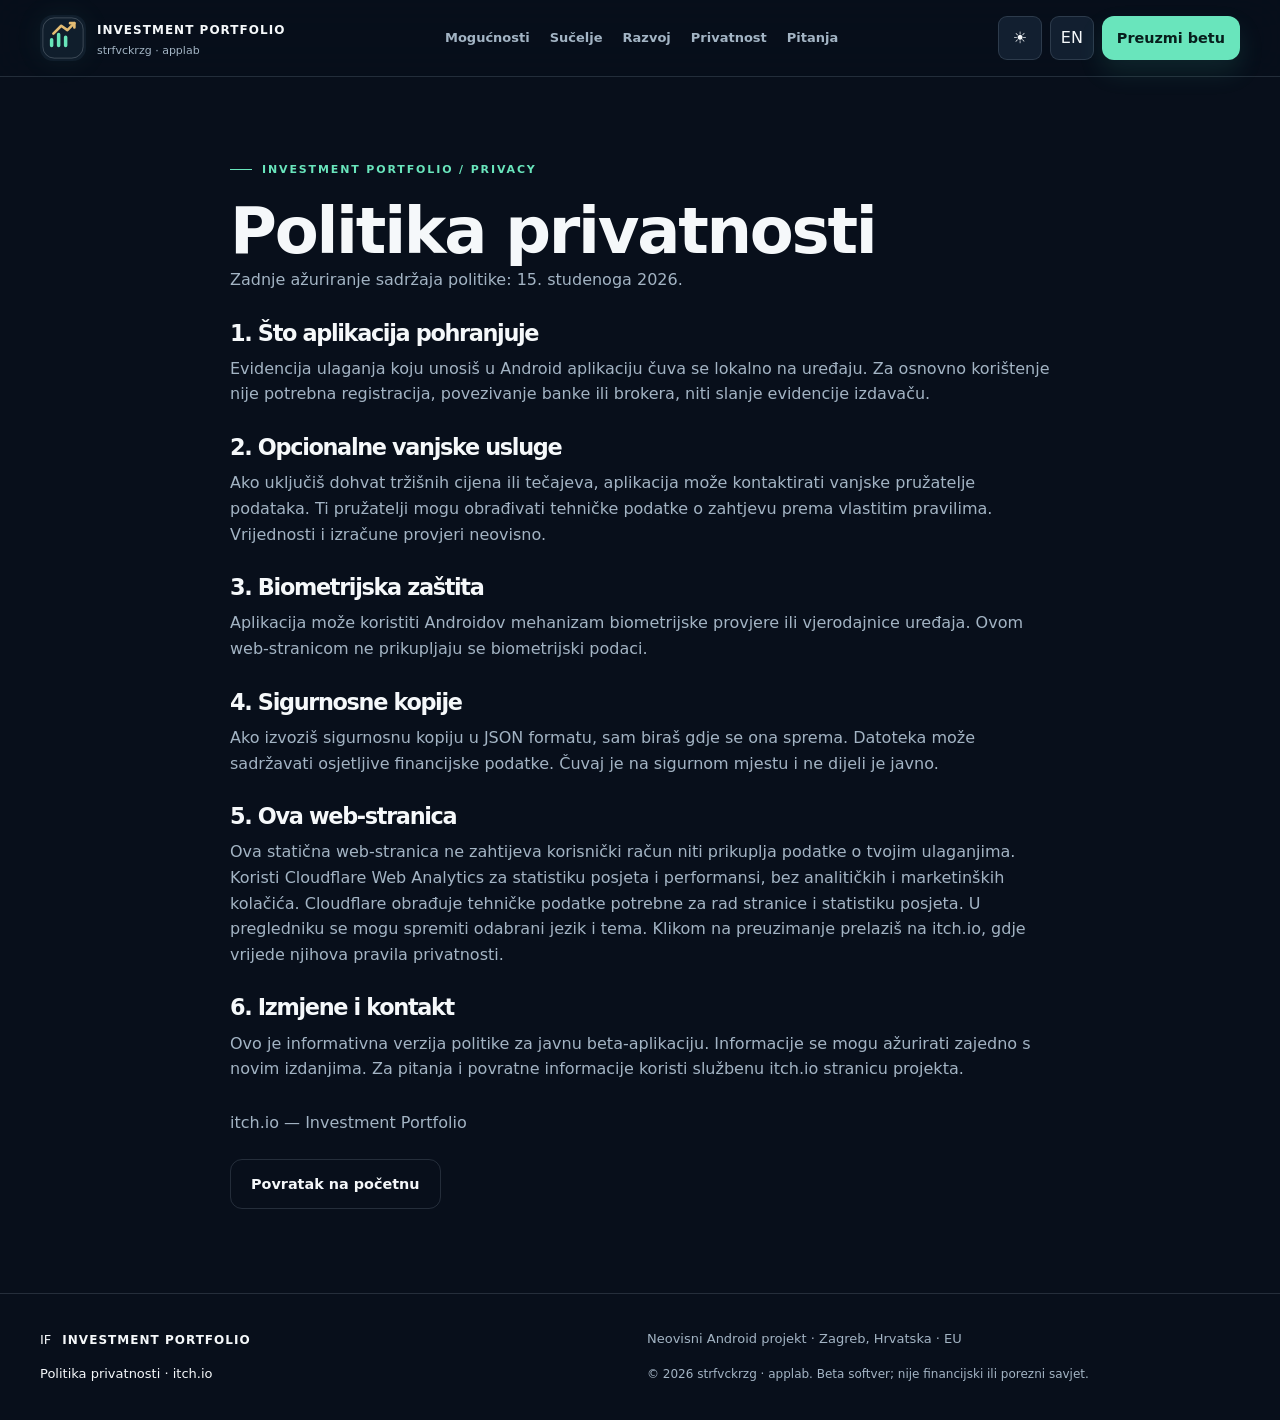
==== commit e7237303: "Remove decorative arrow glyphs from website labels" ====
--- a/privacy.html
+++ b/privacy.html
@@ -17,7 +17,7 @@
 <meta name="twitter:image" content="https://investment-portfolio-app.pages.dev/assets/pf-social.png"><title>Politika privatnosti — Investment Portfolio</title>
 <link rel="icon" href="assets/pf-favicon.svg" type="image/svg+xml">
 <link rel="stylesheet" href="styles.css?v=editorial-113">
-<script src="main.js?v=precision-110" defer></script>
+<script src="main.js?v=editorial-113" defer></script>
 </head>
 <body><a class="skip" href="#main"><span data-i18n="skip">Preskoči na sadržaj</span></a>
 <header id="top"><div class="wrap head"><a class="brand" href="index.html"><span class="brand-mark" aria-hidden="true">
@@ -39,8 +39,8 @@
 <section><h2 data-i18n="legalh4">5. Ova web-stranica</h2><p data-i18n="legalp4" class="">Ova statična web-stranica ne zahtijeva korisnički račun niti prikuplja podatke o tvojim ulaganjima. Koristi Cloudflare Web Analytics za statistiku posjeta i performansi, bez analitičkih i marketinških kolačića. Cloudflare obrađuje tehničke podatke potrebne za rad stranice i statistiku posjeta. U pregledniku se mogu spremiti odabrani jezik i tema. Klikom na preuzimanje prelaziš na itch.io, gdje vrijede njihova pravila privatnosti.</p>
 </section>
 <section><h2 data-i18n="legalh5">6. Izmjene i kontakt</h2><p data-i18n="legalp5" class="">Ovo je informativna verzija politike za javnu beta-aplikaciju. Informacije se mogu ažurirati zajedno s novim izdanjima. Za pitanja i povratne informacije koristi službenu itch.io stranicu projekta.</p>
-</section><p><a href="https://strfvckrzg-applab.itch.io/investment-portfolio-public-beta-10" target="_blank" rel="noopener noreferrer">itch.io — Investment Portfolio ↗</a></p><a class="btn secondary" href="index.html"><span data-i18n="legalBack">← Povratak na početnu</span></a>
+</section><p><a href="https://strfvckrzg-applab.itch.io/investment-portfolio-public-beta-10" target="_blank" rel="noopener noreferrer">itch.io — Investment Portfolio</a></p><a class="btn secondary" href="index.html"><span data-i18n="legalBack">Povratak na početnu</span></a>
 </main>
-<footer><div class="wrap foot"><a class="brand" href="index.html"><span class="mark">IF</span><strong>INVESTMENT PORTFOLIO</strong></a><p data-i18n="footerTagline" class="">Neovisni Android projekt · Zagreb, Hrvatska · EU</p><div><a class="" href="privacy.html"><span data-i18n="privacyPolicy">Politika privatnosti</span></a> · <a href="https://strfvckrzg-applab.itch.io/investment-portfolio-public-beta-10" target="_blank" rel="noopener noreferrer">itch.io ↗</a></div><p data-i18n="footerDisclaimer" class="muted">© 2026 strfvckrzg · applab. Beta softver; nije financijski ili porezni savjet.</p></div>
+<footer><div class="wrap foot"><a class="brand" href="index.html"><span class="mark">IF</span><strong>INVESTMENT PORTFOLIO</strong></a><p data-i18n="footerTagline" class="">Neovisni Android projekt · Zagreb, Hrvatska · EU</p><div><a class="" href="privacy.html"><span data-i18n="privacyPolicy">Politika privatnosti</span></a> · <a href="https://strfvckrzg-applab.itch.io/investment-portfolio-public-beta-10" target="_blank" rel="noopener noreferrer">itch.io</a></div><p data-i18n="footerDisclaimer" class="muted">© 2026 strfvckrzg · applab. Beta softver; nije financijski ili porezni savjet.</p></div>
 </footer>
 </body></html>
